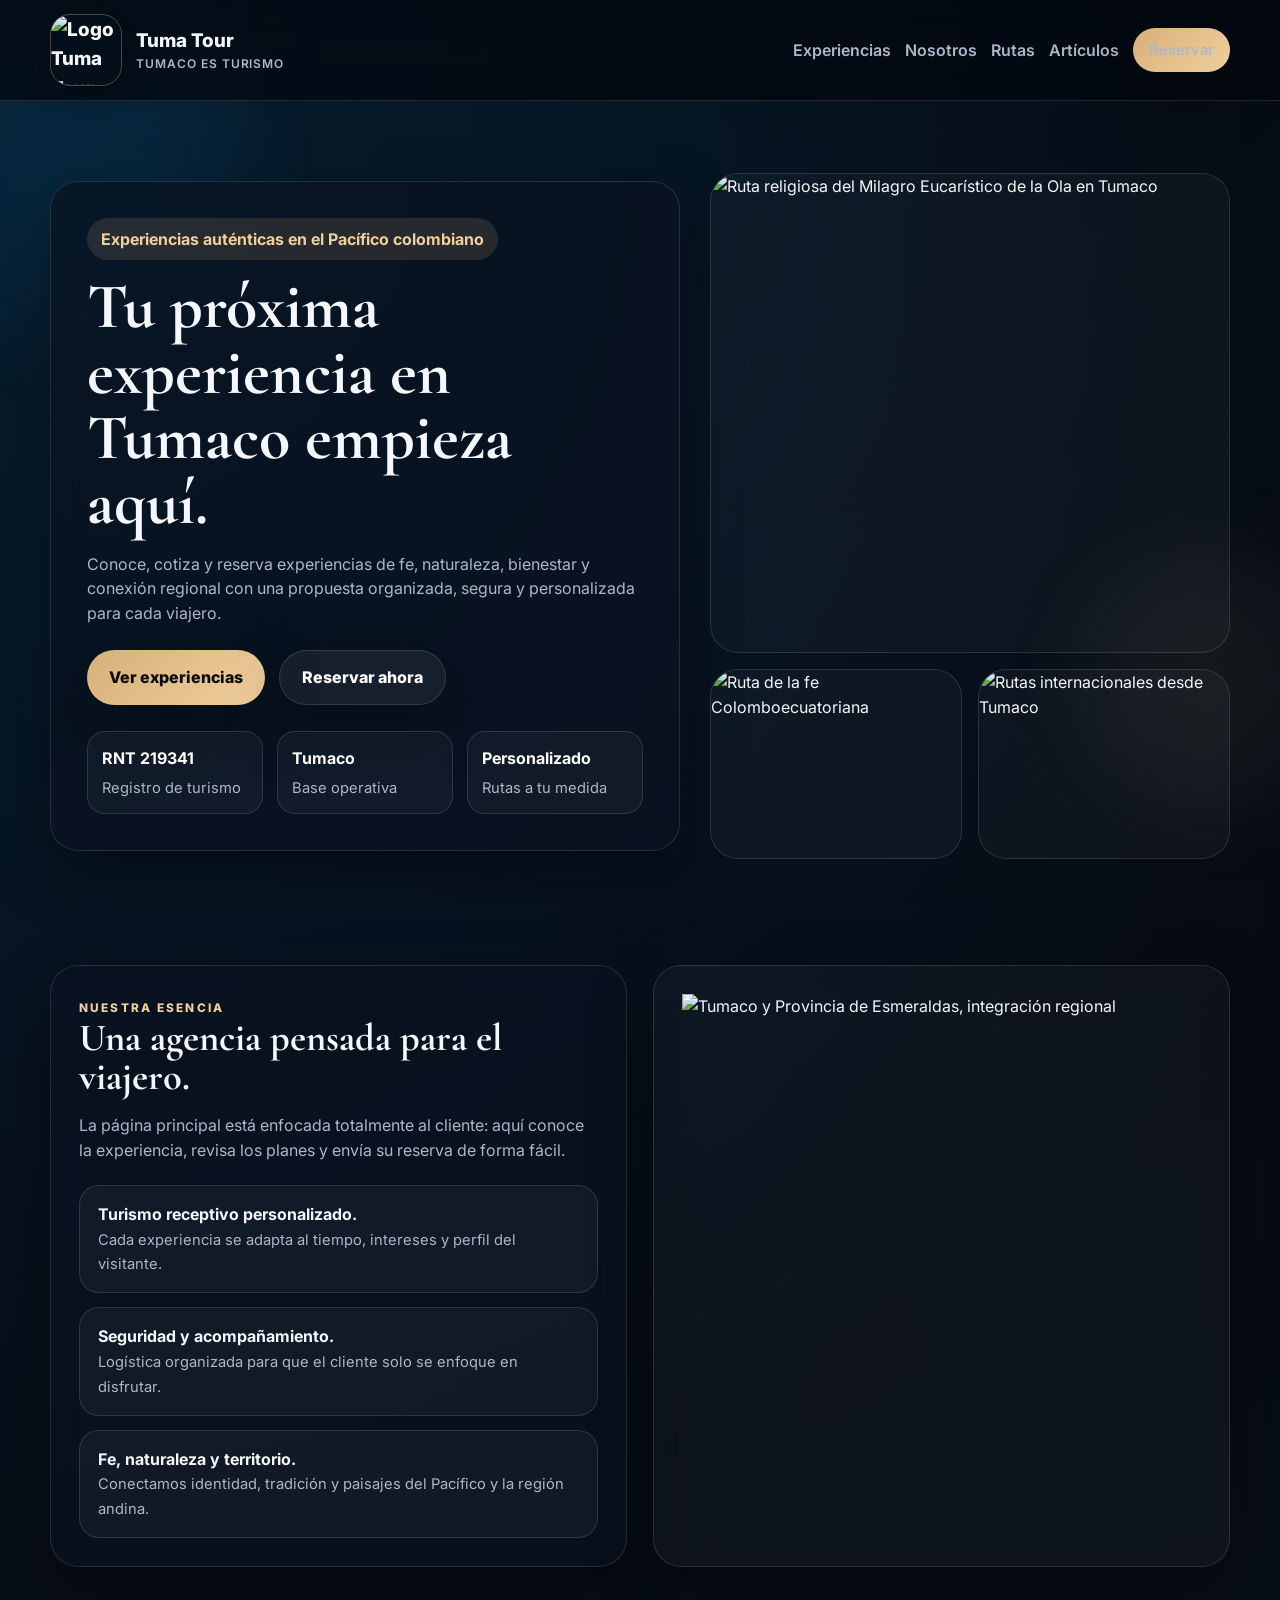
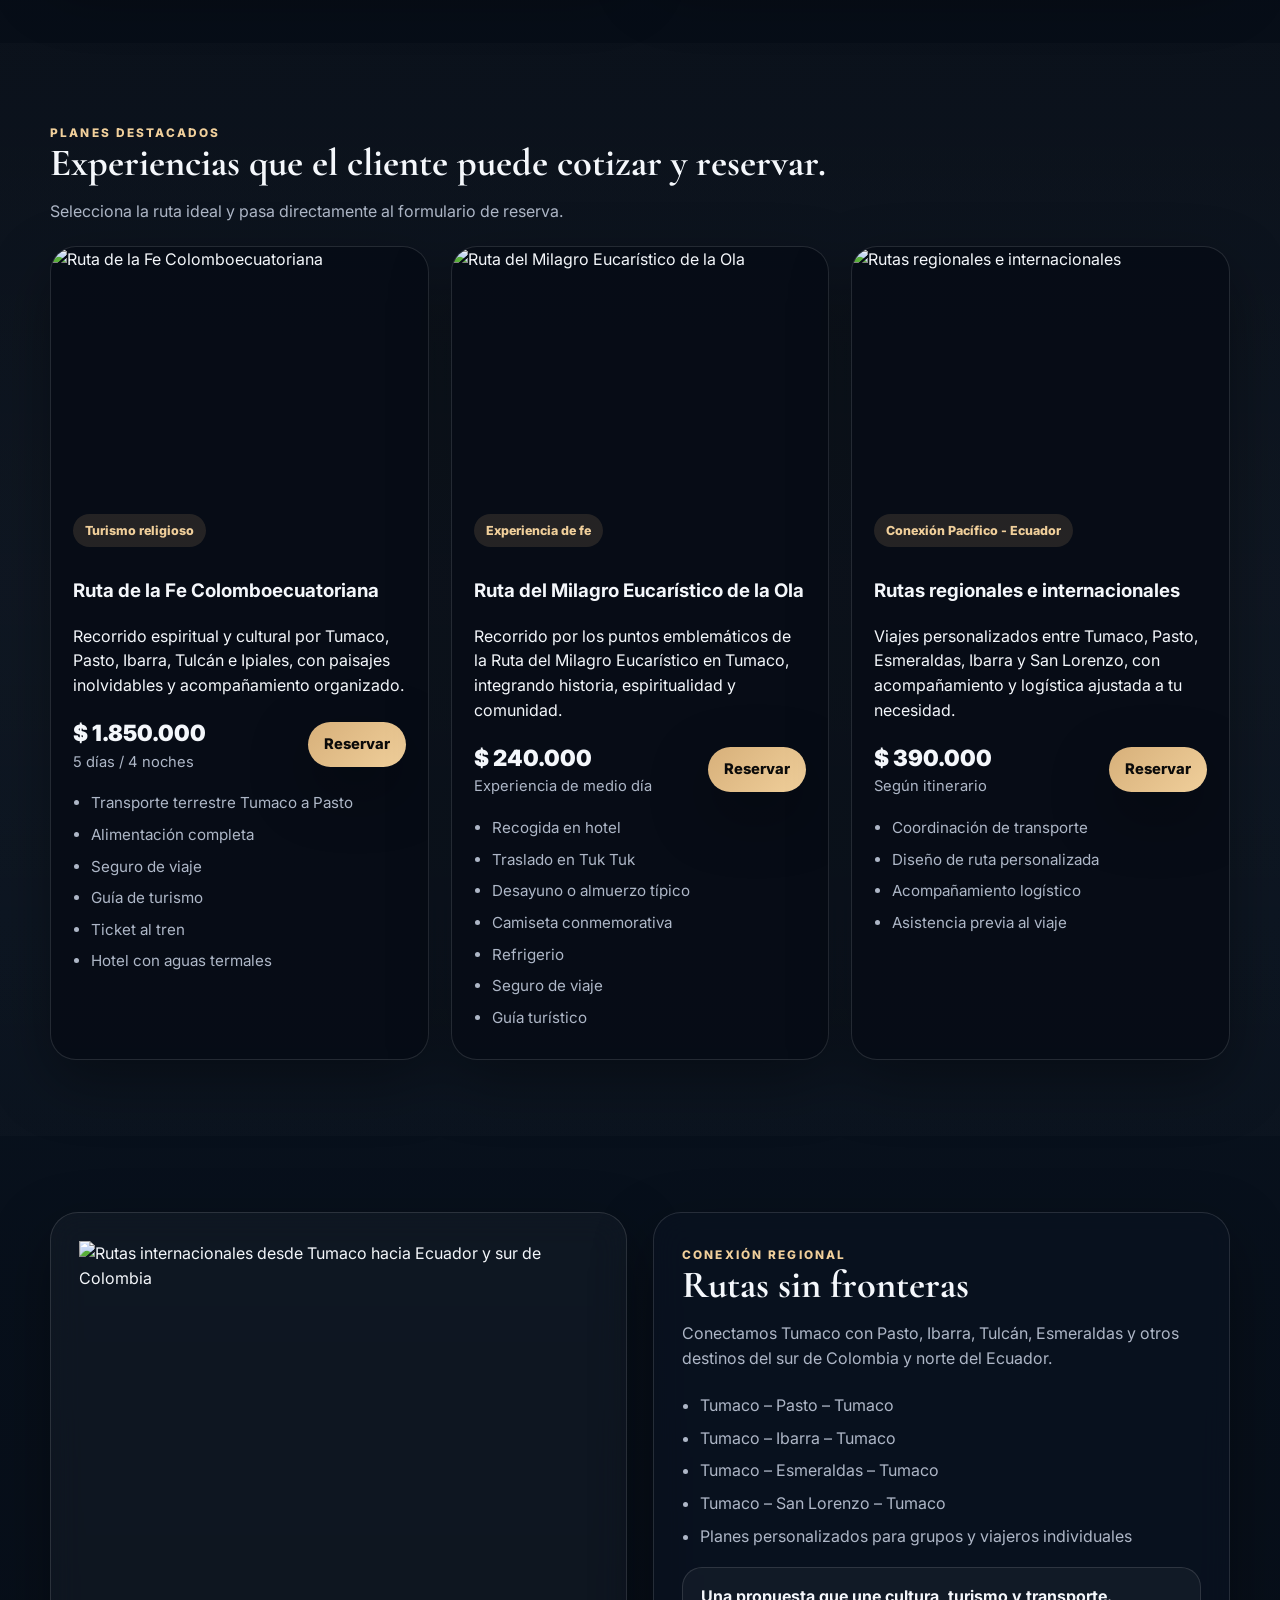
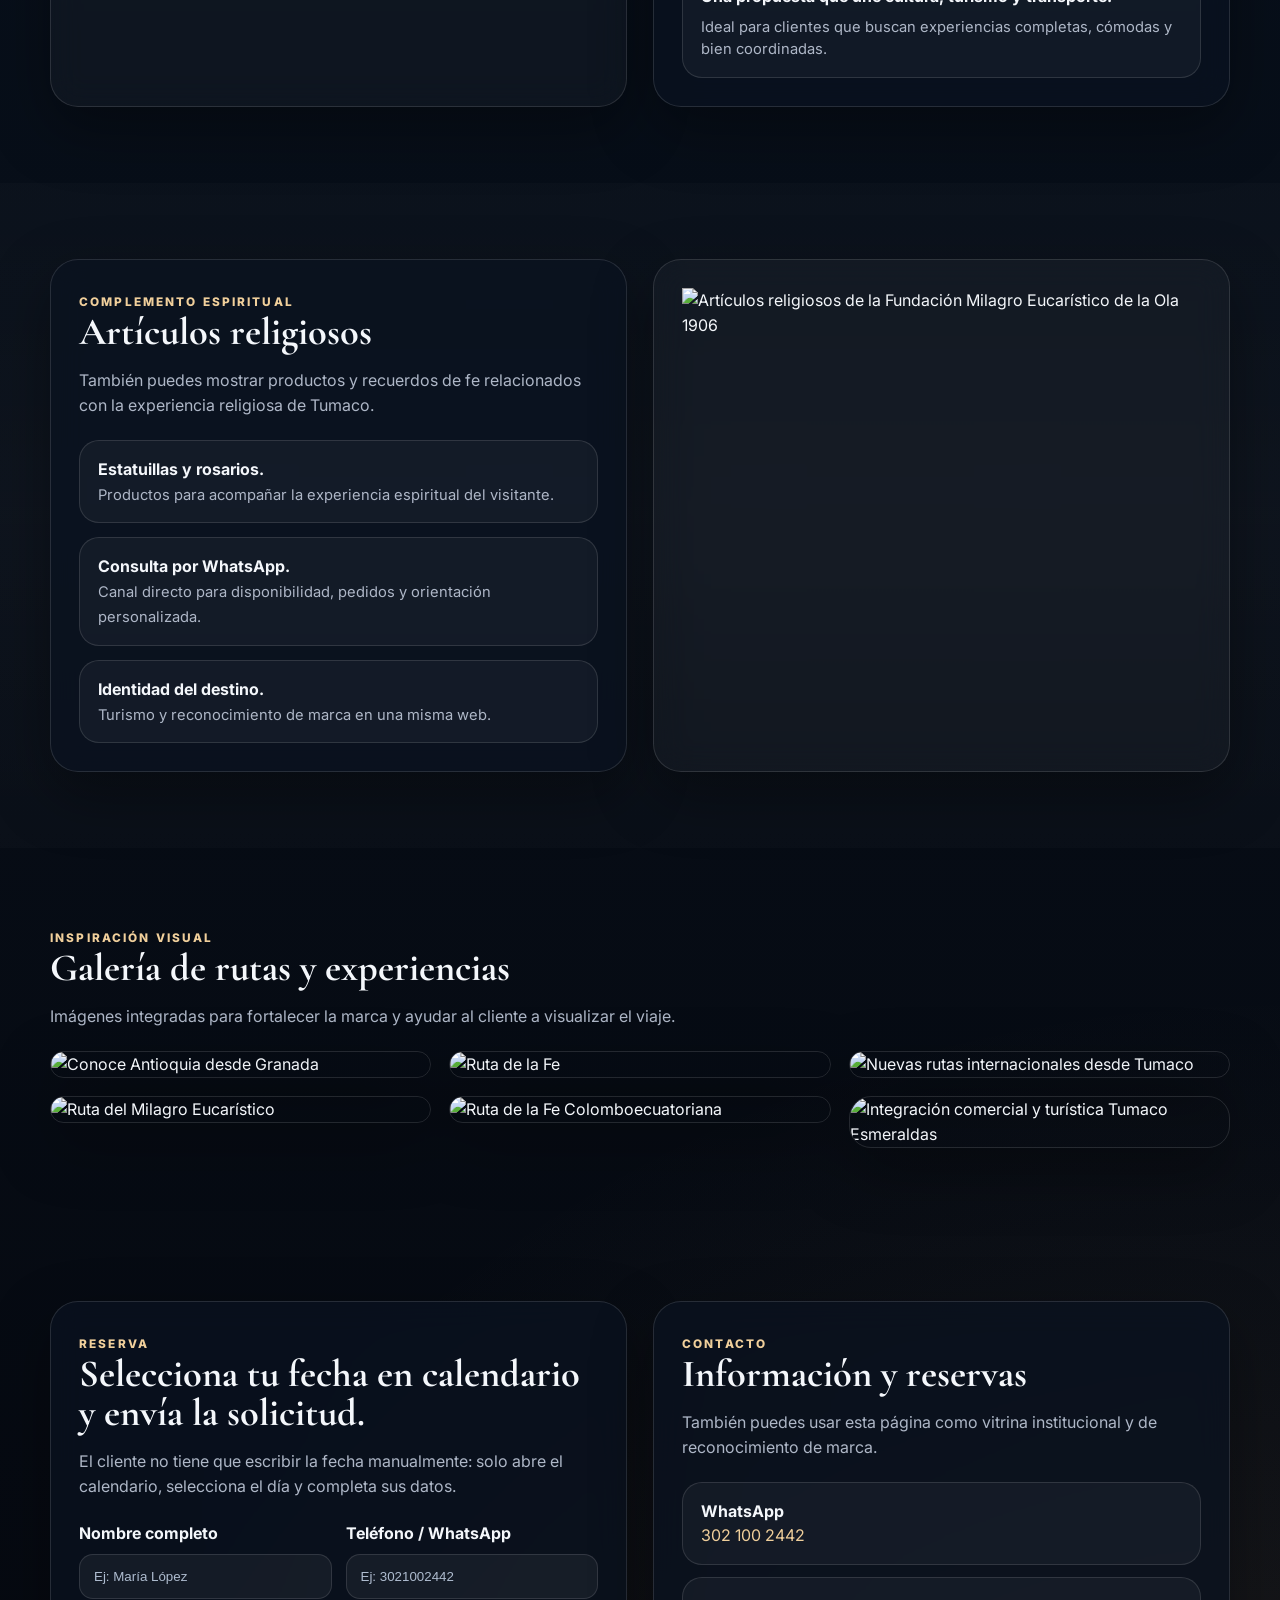
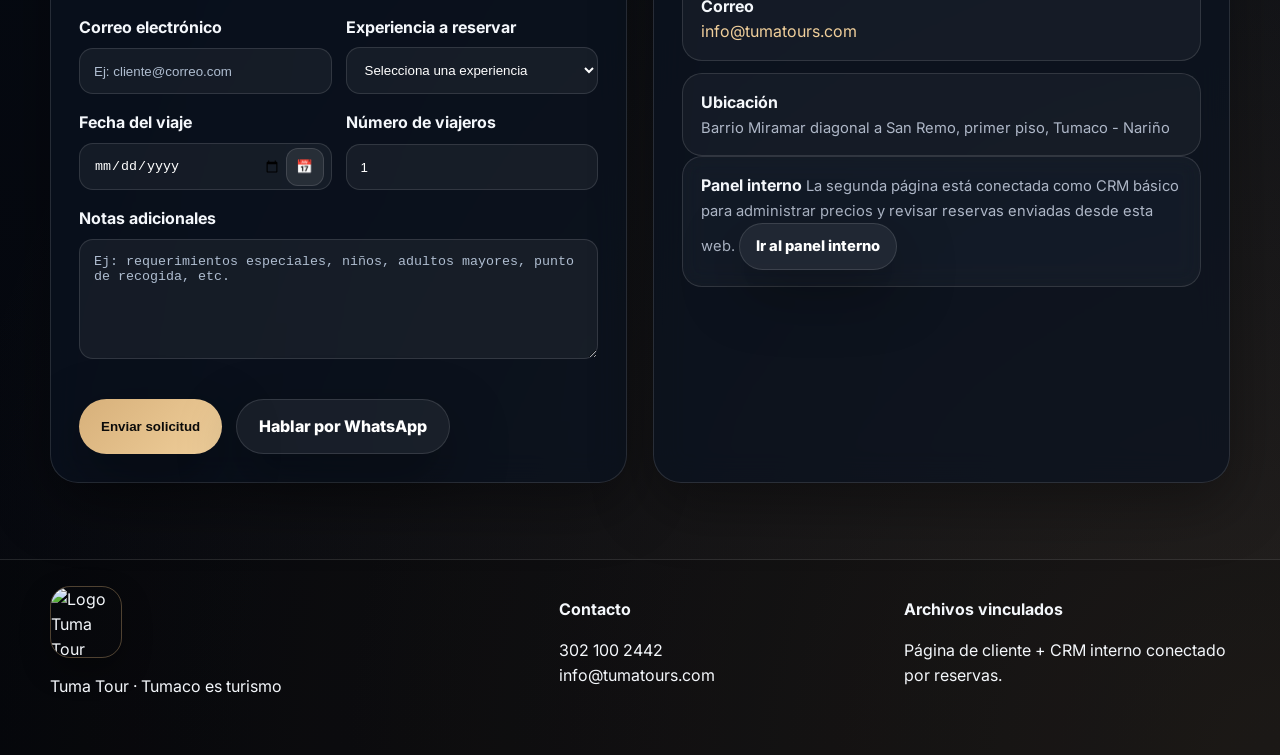
==== index.html @ b13ce267 "Add files via upload" ====
<!DOCTYPE html>
<html lang="es">
<head>
  <meta charset="UTF-8" />
  <meta name="viewport" content="width=device-width, initial-scale=1.0" />
  <title>Tuma Tour | Reserva experiencias auténticas</title>
  <meta name="description" content="Reserva experiencias auténticas con Tuma Tour en Tumaco, Nariño. Turismo religioso, naturaleza, bienestar y rutas hacia Ecuador." />
  <link rel="preconnect" href="https://fonts.googleapis.com">
  <link rel="preconnect" href="https://fonts.gstatic.com" crossorigin>
  <link href="https://fonts.googleapis.com/css2?family=Inter:wght@400;500;600;700;800;900&family=Cormorant+Garamond:wght@500;600;700&display=swap" rel="stylesheet">
  <link rel="stylesheet" href="styles.css" />
</head>
<body data-page="storefront">
  <div class="bg-orb orb-1"></div>
  <div class="bg-orb orb-2"></div>

  <header class="topbar">
    <div class="container inner">
      <a class="brand" href="#inicio" aria-label="Ir al inicio de Tuma Tour">
        <img src="assets/logo.jpg" alt="Logo Tuma Tour" class="brand-logo" />
        <div>
          Tuma Tour
          <small>Tumaco es turismo</small>
        </div>
      </a>
      <nav class="nav-links">
        <a href="#experiencias">Experiencias</a>
        <a href="#nosotros">Nosotros</a>
        <a href="#rutas">Rutas</a>
        <a href="#articulos">Artículos</a>
        <a href="#reservar" class="btn btn-primary btn-sm">Reservar</a>
      </nav>
    </div>
  </header>

  <main>
    <section class="hero hero-store" id="inicio">
      <div class="container hero-grid">
        <div class="hero-card reveal rise">
          <span class="badge">Experiencias auténticas en el Pacífico colombiano</span>
          <h1>Tu próxima experiencia en Tumaco empieza aquí.</h1>
          <p>
            Conoce, cotiza y reserva experiencias de fe, naturaleza, bienestar y conexión regional con una propuesta organizada, segura y personalizada para cada viajero.
          </p>
          <div class="hero-actions">
            <a href="#experiencias" class="btn btn-primary">Ver experiencias</a>
            <a href="#reservar" class="btn btn-secondary">Reservar ahora</a>
          </div>
          <div class="hero-stats">
            <div class="stat"><strong>RNT 219341</strong><span class="small">Registro de turismo</span></div>
            <div class="stat"><strong>Tumaco</strong><span class="small">Base operativa</span></div>
            <div class="stat"><strong>Personalizado</strong><span class="small">Rutas a tu medida</span></div>
          </div>
        </div>

        <div class="visual-stack reveal zoom">
          <div class="visual-main tall float-card"><img src="assets/milagro.jpg" alt="Ruta religiosa del Milagro Eucarístico de la Ola en Tumaco"></div>
          <div class="visual-row">
            <div class="visual-mini float-card delay-1"><img src="assets/ruta-fe-2.jpg" alt="Ruta de la fe Colomboecuatoriana"></div>
            <div class="visual-mini float-card delay-2"><img src="assets/internacionales.jpg" alt="Rutas internacionales desde Tumaco"></div>
          </div>
        </div>
      </div>
    </section>

    <section id="nosotros" class="section-gap">
      <div class="container split">
        <div class="panel reveal rise">
          <div class="section-head">
            <div>
              <span class="eyebrow">Nuestra esencia</span>
              <h2>Una agencia pensada para el viajero.</h2>
              <p>La página principal está enfocada totalmente al cliente: aquí conoce la experiencia, revisa los planes y envía su reserva de forma fácil.</p>
            </div>
          </div>
          <div class="info-list">
            <div class="info-item"><strong>Turismo receptivo personalizado.</strong><br><span class="small">Cada experiencia se adapta al tiempo, intereses y perfil del visitante.</span></div>
            <div class="info-item"><strong>Seguridad y acompañamiento.</strong><br><span class="small">Logística organizada para que el cliente solo se enfoque en disfrutar.</span></div>
            <div class="info-item"><strong>Fe, naturaleza y territorio.</strong><br><span class="small">Conectamos identidad, tradición y paisajes del Pacífico y la región andina.</span></div>
          </div>
        </div>

        <div class="panel panel-photo reveal slide-right">
          <img src="assets/internacionales-info.jpg" alt="Tumaco y Provincia de Esmeraldas, integración regional" />
        </div>
      </div>
    </section>

    <section id="experiencias" class="section-gap dark-band">
      <div class="container">
        <div class="section-head reveal rise">
          <div>
            <span class="eyebrow">Planes destacados</span>
            <h2>Experiencias que el cliente puede cotizar y reservar.</h2>
            <p>Selecciona la ruta ideal y pasa directamente al formulario de reserva.</p>
          </div>
        </div>
        <div class="grid-3" id="packages-grid"></div>
      </div>
    </section>

    <section id="rutas" class="section-gap">
      <div class="container split split-reverse">
        <div class="panel panel-photo reveal slide-left">
          <img src="assets/internacionales.jpg" alt="Rutas internacionales desde Tumaco hacia Ecuador y sur de Colombia" />
        </div>
        <div class="panel reveal rise">
          <div class="section-head">
            <div>
              <span class="eyebrow">Conexión regional</span>
              <h2>Rutas sin fronteras</h2>
              <p>Conectamos Tumaco con Pasto, Ibarra, Tulcán, Esmeraldas y otros destinos del sur de Colombia y norte del Ecuador.</p>
            </div>
          </div>
          <ul class="list clean-list">
            <li>Tumaco – Pasto – Tumaco</li>
            <li>Tumaco – Ibarra – Tumaco</li>
            <li>Tumaco – Esmeraldas – Tumaco</li>
            <li>Tumaco – San Lorenzo – Tumaco</li>
            <li>Planes personalizados para grupos y viajeros individuales</li>
          </ul>
          <div class="callout shimmer">
            <strong>Una propuesta que une cultura, turismo y transporte.</strong>
            <span class="small">Ideal para clientes que buscan experiencias completas, cómodas y bien coordinadas.</span>
          </div>
        </div>
      </div>
    </section>

    <section id="articulos" class="section-gap dark-band">
      <div class="container split">
        <div class="panel reveal rise">
          <div class="section-head">
            <div>
              <span class="eyebrow">Complemento espiritual</span>
              <h2>Artículos religiosos</h2>
              <p>También puedes mostrar productos y recuerdos de fe relacionados con la experiencia religiosa de Tumaco.</p>
            </div>
          </div>
          <div class="info-list">
            <div class="info-item"><strong>Estatuillas y rosarios.</strong><br><span class="small">Productos para acompañar la experiencia espiritual del visitante.</span></div>
            <div class="info-item"><strong>Consulta por WhatsApp.</strong><br><span class="small">Canal directo para disponibilidad, pedidos y orientación personalizada.</span></div>
            <div class="info-item"><strong>Identidad del destino.</strong><br><span class="small">Turismo y reconocimiento de marca en una misma web.</span></div>
          </div>
        </div>
        <div class="panel panel-photo reveal zoom">
          <img src="assets/articulos.jpg" alt="Artículos religiosos de la Fundación Milagro Eucarístico de la Ola 1906" />
        </div>
      </div>
    </section>

    <section class="gallery-section section-gap">
      <div class="container">
        <div class="section-head reveal rise">
          <div>
            <span class="eyebrow">Inspiración visual</span>
            <h2>Galería de rutas y experiencias</h2>
            <p>Imágenes integradas para fortalecer la marca y ayudar al cliente a visualizar el viaje.</p>
          </div>
        </div>
        <div class="gallery masonry">
          <img class="reveal zoom" src="assets/antioquia.jpg" alt="Conoce Antioquia desde Granada" />
          <img class="reveal zoom delay-1" src="assets/milagro.jpg" alt="Ruta del Milagro Eucarístico" />
          <img class="reveal zoom delay-2" src="assets/ruta-fe-1.jpg" alt="Ruta de la Fe" />
          <img class="reveal zoom" src="assets/ruta-fe-2.jpg" alt="Ruta de la Fe Colomboecuatoriana" />
          <img class="reveal zoom delay-1" src="assets/internacionales.jpg" alt="Nuevas rutas internacionales desde Tumaco" />
          <img class="reveal zoom delay-2" src="assets/internacionales-info.jpg" alt="Integración comercial y turística Tumaco Esmeraldas" />
        </div>
      </div>
    </section>

    <section id="reservar" class="section-gap">
      <div class="container split">
        <div class="panel reveal rise">
          <div class="section-head">
            <div>
              <span class="eyebrow">Reserva</span>
              <h2>Selecciona tu fecha en calendario y envía la solicitud.</h2>
              <p>El cliente no tiene que escribir la fecha manualmente: solo abre el calendario, selecciona el día y completa sus datos.</p>
            </div>
          </div>
          <div id="reservation-notice" class="notice"></div>
          <form id="reservation-form">
            <div class="form-grid">
              <label>Nombre completo
                <input type="text" name="customerName" placeholder="Ej: María López" required />
              </label>
              <label>Teléfono / WhatsApp
                <input type="tel" name="phone" placeholder="Ej: 3021002442" required />
              </label>
            </div>
            <div class="form-grid">
              <label>Correo electrónico
                <input type="email" name="email" placeholder="Ej: cliente@correo.com" />
              </label>
              <label>Experiencia a reservar
                <select id="package-select" name="packageId" required></select>
              </label>
            </div>
            <div class="form-grid">
              <label>Fecha del viaje
                <div class="date-wrap">
                  <input type="date" id="travelDate" name="travelDate" required />
                  <button type="button" class="date-btn" id="calendarButton" aria-label="Abrir calendario">📅</button>
                </div>
              </label>
              <label>Número de viajeros
                <input type="number" name="travelers" min="1" value="1" required />
              </label>
            </div>
            <label>Notas adicionales
              <textarea name="notes" placeholder="Ej: requerimientos especiales, niños, adultos mayores, punto de recogida, etc."></textarea>
            </label>
            <div class="hero-actions">
              <button class="btn btn-primary pulse" type="submit">Enviar solicitud</button>
              <a class="btn btn-secondary" href="https://wa.me/573021002442" target="_blank" rel="noreferrer">Hablar por WhatsApp</a>
            </div>
          </form>
        </div>

        <aside class="panel contact-card reveal slide-right">
          <div class="section-head">
            <div>
              <span class="eyebrow">Contacto</span>
              <h2>Información y reservas</h2>
              <p>También puedes usar esta página como vitrina institucional y de reconocimiento de marca.</p>
            </div>
          </div>
          <div class="contact-items">
            <div class="info-item"><strong>WhatsApp</strong><br><a class="link" href="https://wa.me/573021002442" target="_blank" rel="noreferrer">302 100 2442</a></div>
            <div class="info-item"><strong>Correo</strong><br><a class="link" href="mailto:info@tumatours.com">info@tumatours.com</a></div>
            <div class="info-item"><strong>Ubicación</strong><br><span class="small">Barrio Miramar diagonal a San Remo, primer piso, Tumaco - Nariño</span></div>
          </div>
          <div class="mini-note glass">
            <strong>Panel interno</strong>
            <span class="small">La segunda página está conectada como CRM básico para administrar precios y revisar reservas enviadas desde esta web.</span>
            <a class="btn btn-secondary btn-sm" href="crm.html">Ir al panel interno</a>
          </div>
        </aside>
      </div>
    </section>
  </main>

  <footer class="footer">
    <div class="container footer-grid">
      <div>
        <img src="assets/logo.jpg" alt="Logo Tuma Tour" class="footer-logo" />
        <p>Tuma Tour · Tumaco es turismo</p>
      </div>
      <div>
        <strong>Contacto</strong>
        <p>302 100 2442<br>info@tumatours.com</p>
      </div>
      <div>
        <strong>Archivos vinculados</strong>
        <p>Página de cliente + CRM interno conectado por reservas.</p>
      </div>
    </div>
  </footer>

  <script src="app.js"></script>
</body>
</html>
---- styles.css ----
:root {
  --bg: #05070d;
  --bg-2: #0a1220;
  --panel: rgba(10, 18, 32, 0.72);
  --panel-strong: rgba(7, 12, 22, 0.92);
  --text: #f4f7fb;
  --muted: #aeb7c7;
  --gold: #d7b07a;
  --gold-2: #f0cf9b;
  --line: rgba(255,255,255,.12);
  --success: #8ef1b1;
  --danger: #ff9e9e;
  --shadow: 0 22px 60px rgba(0,0,0,.35);
  --radius: 28px;
}
* { box-sizing: border-box; }
html { scroll-behavior: smooth; }
body {
  margin: 0;
  color: var(--text);
  background:
    radial-gradient(circle at top left, rgba(12,102,157,.25), transparent 28%),
    radial-gradient(circle at bottom right, rgba(215,176,122,.15), transparent 24%),
    linear-gradient(180deg, #05070d 0%, #08111d 45%, #05070d 100%);
  font-family: 'Inter', sans-serif;
  line-height: 1.55;
  overflow-x: hidden;
}
a { color: inherit; text-decoration: none; }
img { max-width: 100%; display: block; }
.container { width: min(1180px, calc(100% - 32px)); margin: 0 auto; }
.section-gap { padding: 76px 0; }
.section-gap-small { padding-top: 28px; }
.small { color: var(--muted); font-size: .92rem; }
.eyebrow { color: var(--gold-2); text-transform: uppercase; letter-spacing: .18em; font-size: .74rem; font-weight: 800; }

.bg-orb {
  position: fixed; border-radius: 50%; filter: blur(50px); opacity: .28; pointer-events: none; z-index: 0;
  animation: orbMove 18s ease-in-out infinite alternate;
}
.orb-1 { width: 300px; height: 300px; background: rgba(20, 129, 203, .35); top: 4%; left: -60px; }
.orb-2 { width: 260px; height: 260px; background: rgba(215, 176, 122, .25); right: -60px; bottom: 10%; animation-duration: 22s; }
@keyframes orbMove { from { transform: translateY(0px) translateX(0px); } to { transform: translateY(40px) translateX(30px); } }

.topbar {
  position: sticky; top: 0; z-index: 30; backdrop-filter: blur(14px);
  background: rgba(4, 8, 15, .7); border-bottom: 1px solid var(--line);
}
.topbar .inner { display: flex; justify-content: space-between; align-items: center; gap: 18px; padding: 14px 0; }
.brand { display: flex; align-items: center; gap: 14px; font-weight: 800; font-size: 1.18rem; }
.brand small { display: block; font-size: .75rem; color: var(--muted); font-weight: 600; letter-spacing: .08em; text-transform: uppercase; }
.brand-logo, .footer-logo {
  width: 72px; height: 72px; object-fit: cover; border-radius: 20px;
  border: 1px solid rgba(215,176,122,.35); box-shadow: 0 12px 30px rgba(0,0,0,.3);
}
.nav-links { display: flex; align-items: center; gap: 14px; flex-wrap: wrap; }
.nav-links a { color: var(--muted); font-weight: 600; }
.nav-links a:hover { color: white; }

.btn {
  border: 0; cursor: pointer; border-radius: 999px; font-weight: 800; display: inline-flex; align-items: center; justify-content: center;
  padding: 14px 22px; transition: transform .25s ease, box-shadow .25s ease, opacity .25s ease; box-shadow: var(--shadow);
}
.btn:hover { transform: translateY(-2px); }
.btn-sm { padding: 11px 16px; font-size: .92rem; }
.btn-primary { background: linear-gradient(135deg, var(--gold), var(--gold-2)); color: #0c0b0a; }
.btn-secondary { background: rgba(255,255,255,.06); color: white; border: 1px solid var(--line); }
.btn-danger { background: rgba(255, 84, 84, .18); color: white; border: 1px solid rgba(255, 120, 120, .3); }
.pulse { animation: pulse 2.2s infinite; }
@keyframes pulse { 0%,100% { box-shadow: 0 0 0 0 rgba(215,176,122,.32), var(--shadow); } 70% { box-shadow: 0 0 0 18px rgba(215,176,122,0), var(--shadow); } }

.hero-store { position: relative; padding: 72px 0 30px; z-index: 1; }
.hero-grid { display: grid; grid-template-columns: 1.15fr .95fr; gap: 30px; align-items: center; }
.hero-card, .panel {
  background: var(--panel); border: 1px solid var(--line); border-radius: var(--radius); box-shadow: var(--shadow);
  backdrop-filter: blur(16px); position: relative; z-index: 1;
}
.hero-card { padding: 36px; }
.badge { display: inline-flex; padding: 9px 14px; border-radius: 999px; background: rgba(215,176,122,.14); color: var(--gold-2); font-weight: 700; margin-bottom: 14px; }
.hero-card h1, h1, h2 { font-family: 'Cormorant Garamond', serif; line-height: 1.02; margin: 0 0 16px; }
.hero-card h1, h1 { font-size: clamp(3rem, 5vw, 4.7rem); }
h2 { font-size: clamp(2rem, 3vw, 3rem); }
.hero-card p, .section-head p, .panel p { color: var(--muted); margin: 0; }
.hero-actions { display: flex; gap: 14px; flex-wrap: wrap; margin-top: 24px; }
.hero-stats { display: grid; grid-template-columns: repeat(3, 1fr); gap: 14px; margin-top: 26px; }
.stat {
  background: rgba(255,255,255,.04); border: 1px solid var(--line); padding: 14px; border-radius: 18px;
}
.stat strong { display: block; color: white; margin-bottom: 4px; }

.visual-stack { display: grid; gap: 16px; }
.visual-main, .visual-mini, .panel-photo {
  overflow: hidden; border-radius: 28px; border: 1px solid var(--line); background: rgba(255,255,255,.03);
}
.visual-main img, .visual-mini img, .panel-photo img, .gallery img, .package-image img { width: 100%; height: 100%; object-fit: cover; }
.visual-main.tall { min-height: 480px; }
.visual-row { display: grid; grid-template-columns: 1fr 1fr; gap: 16px; }
.visual-mini { min-height: 190px; }
.float-card { animation: floatY 6s ease-in-out infinite; }
.delay-1 { animation-delay: .35s !important; }
.delay-2 { animation-delay: .7s !important; }
@keyframes floatY { 0%,100% { transform: translateY(0); } 50% { transform: translateY(-10px); } }

.split { display: grid; grid-template-columns: 1fr 1fr; gap: 26px; align-items: stretch; }
.split-reverse { grid-template-columns: 1fr 1fr; }
.panel { padding: 28px; }
.panel-photo { min-height: 100%; }
.section-head { display: flex; gap: 18px; align-items: start; justify-content: space-between; margin-bottom: 22px; }
.space-between { justify-content: space-between; }
.info-list { display: grid; gap: 14px; }
.info-item, .callout, .mini-note {
  padding: 16px 18px; border-radius: 20px; background: rgba(255,255,255,.04); border: 1px solid var(--line);
}
.callout { margin-top: 18px; display: grid; gap: 7px; }
.glass { backdrop-filter: blur(10px); }
.shimmer { position: relative; overflow: hidden; }
.shimmer::after {
  content: ''; position: absolute; inset: 0; background: linear-gradient(120deg, transparent 0%, rgba(255,255,255,.07) 50%, transparent 100%);
  transform: translateX(-100%); animation: shimmer 4s infinite;
}
@keyframes shimmer { to { transform: translateX(100%); } }

.dark-band { background: linear-gradient(180deg, rgba(255,255,255,.015), rgba(255,255,255,.03), rgba(255,255,255,.015)); }
.grid-3 { display: grid; grid-template-columns: repeat(3, 1fr); gap: 22px; }
.card {
  background: var(--panel-strong); border: 1px solid var(--line); border-radius: 26px; overflow: hidden; box-shadow: var(--shadow);
  transition: transform .28s ease, border-color .28s ease;
}
.card:hover { transform: translateY(-6px); border-color: rgba(215,176,122,.35); }
.package-card { display: flex; flex-direction: column; }
.package-image { height: 245px; overflow: hidden; }
.package-image img { transition: transform .45s ease; }
.package-card:hover .package-image img { transform: scale(1.05); }
.card-body { padding: 22px; }
.pill { display: inline-flex; padding: 7px 12px; border-radius: 999px; background: rgba(215,176,122,.14); color: var(--gold-2); font-size: .78rem; font-weight: 800; margin-bottom: 10px; }
.package-meta { display: flex; justify-content: space-between; gap: 12px; align-items: center; margin: 18px 0; }
.price { font-size: 1.4rem; font-weight: 900; }
.list { margin: 0; padding-left: 18px; }
.list li { margin-bottom: 8px; color: var(--muted); }
.clean-list { padding-left: 18px; }
.compact li { font-size: .95rem; }

.gallery.masonry { columns: 3 240px; column-gap: 18px; }
.gallery img {
  width: 100%; border-radius: 22px; margin-bottom: 18px; border: 1px solid var(--line); box-shadow: var(--shadow);
  break-inside: avoid; transition: transform .28s ease, filter .28s ease;
}
.gallery img:hover { transform: translateY(-4px) scale(1.01); filter: brightness(1.04); }

form { display: grid; gap: 16px; }
.form-grid { display: grid; grid-template-columns: 1fr 1fr; gap: 14px; }
label { display: grid; gap: 8px; font-weight: 700; }
input, select, textarea {
  width: 100%; background: rgba(255,255,255,.05); border: 1px solid var(--line); color: white; padding: 14px 14px; border-radius: 14px; outline: none;
}
input::placeholder, textarea::placeholder { color: #afbdd0; }
textarea { min-height: 120px; resize: vertical; }
input:focus, select:focus, textarea:focus { border-color: rgba(215,176,122,.45); box-shadow: 0 0 0 4px rgba(215,176,122,.08); }
.date-wrap { position: relative; }
.date-wrap input { padding-right: 50px; }
.date-btn {
  position: absolute; right: 8px; top: 50%; transform: translateY(-50%); width: 38px; height: 38px; border-radius: 12px;
  border: 1px solid var(--line); background: rgba(255,255,255,.08); color: white; cursor: pointer;
}
.notice { display: none; margin-bottom: 16px; padding: 14px 16px; border-radius: 14px; font-weight: 700; }
.notice.show { display: block; }
.notice-success { background: rgba(40,199,111,.15); border: 1px solid rgba(40,199,111,.35); color: #b8ffd7; }
.notice-error { background: rgba(226,85,85,.15); border: 1px solid rgba(226,85,85,.35); color: #ffd1d1; }
.link { color: var(--gold-2); }
.contact-items { display: grid; gap: 12px; }

.kpis { display: grid; grid-template-columns: repeat(4, 1fr); gap: 18px; }
.kpi-card strong { display: block; font-size: 1.6rem; margin-top: 8px; }
.inline-actions { display: flex; gap: 12px; align-items: center; flex-wrap: wrap; }
.table-wrap { overflow: auto; border-radius: 22px; border: 1px solid var(--line); }
table { width: 100%; border-collapse: collapse; background: rgba(255,255,255,.03); }
th, td { padding: 14px 16px; border-bottom: 1px solid var(--line); text-align: left; vertical-align: top; }
th { background: rgba(255,255,255,.05); color: var(--gold-2); position: sticky; top: 0; }
.empty-cell { text-align: center; color: var(--muted); }
.footer { border-top: 1px solid var(--line); padding: 26px 0 40px; background: rgba(0,0,0,.24); }
.footer-grid { display: grid; grid-template-columns: 1.2fr .8fr .8fr; gap: 20px; align-items: center; }

.reveal { opacity: 0; transform: translateY(28px); transition: opacity .8s ease, transform .8s ease; }
.reveal.is-visible { opacity: 1; transform: translateY(0); }
.rise { transform: translateY(30px); }
.slide-right { transform: translateX(36px); }
.slide-left { transform: translateX(-36px); }
.zoom { transform: scale(.94); }
.zoom.is-visible { transform: scale(1); }
.slide-right.is-visible, .slide-left.is-visible, .rise.is-visible { transform: translate(0,0); }

@media (max-width: 980px) {
  .hero-grid, .split, .grid-3, .kpis, .footer-grid { grid-template-columns: 1fr; }
  .hero-stats, .form-grid { grid-template-columns: 1fr; }
  .nav-links { display: none; }
  .visual-main.tall { min-height: 360px; }
}
@media (max-width: 640px) {
  .hero-card { padding: 24px; }
  .panel { padding: 20px; }
  .brand-logo, .footer-logo { width: 58px; height: 58px; }
  .container { width: min(100% - 24px, 1180px); }
}
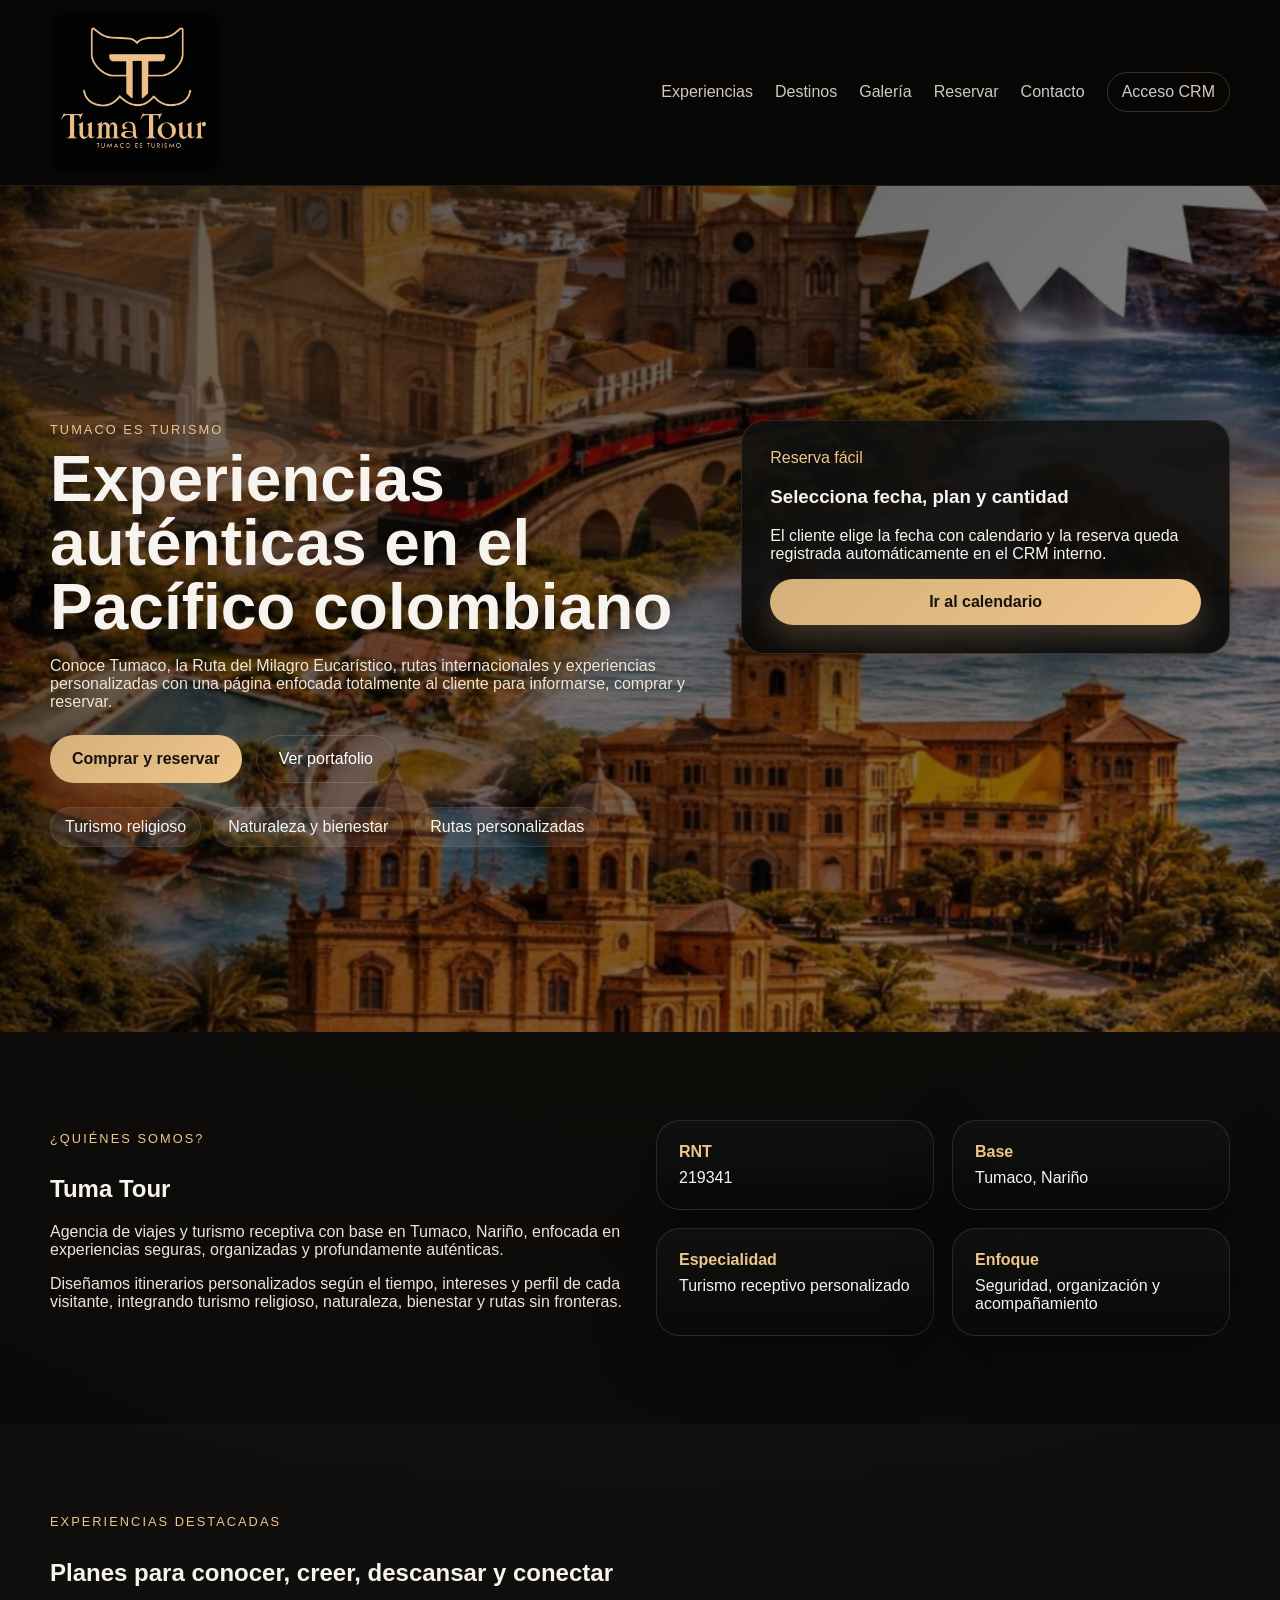
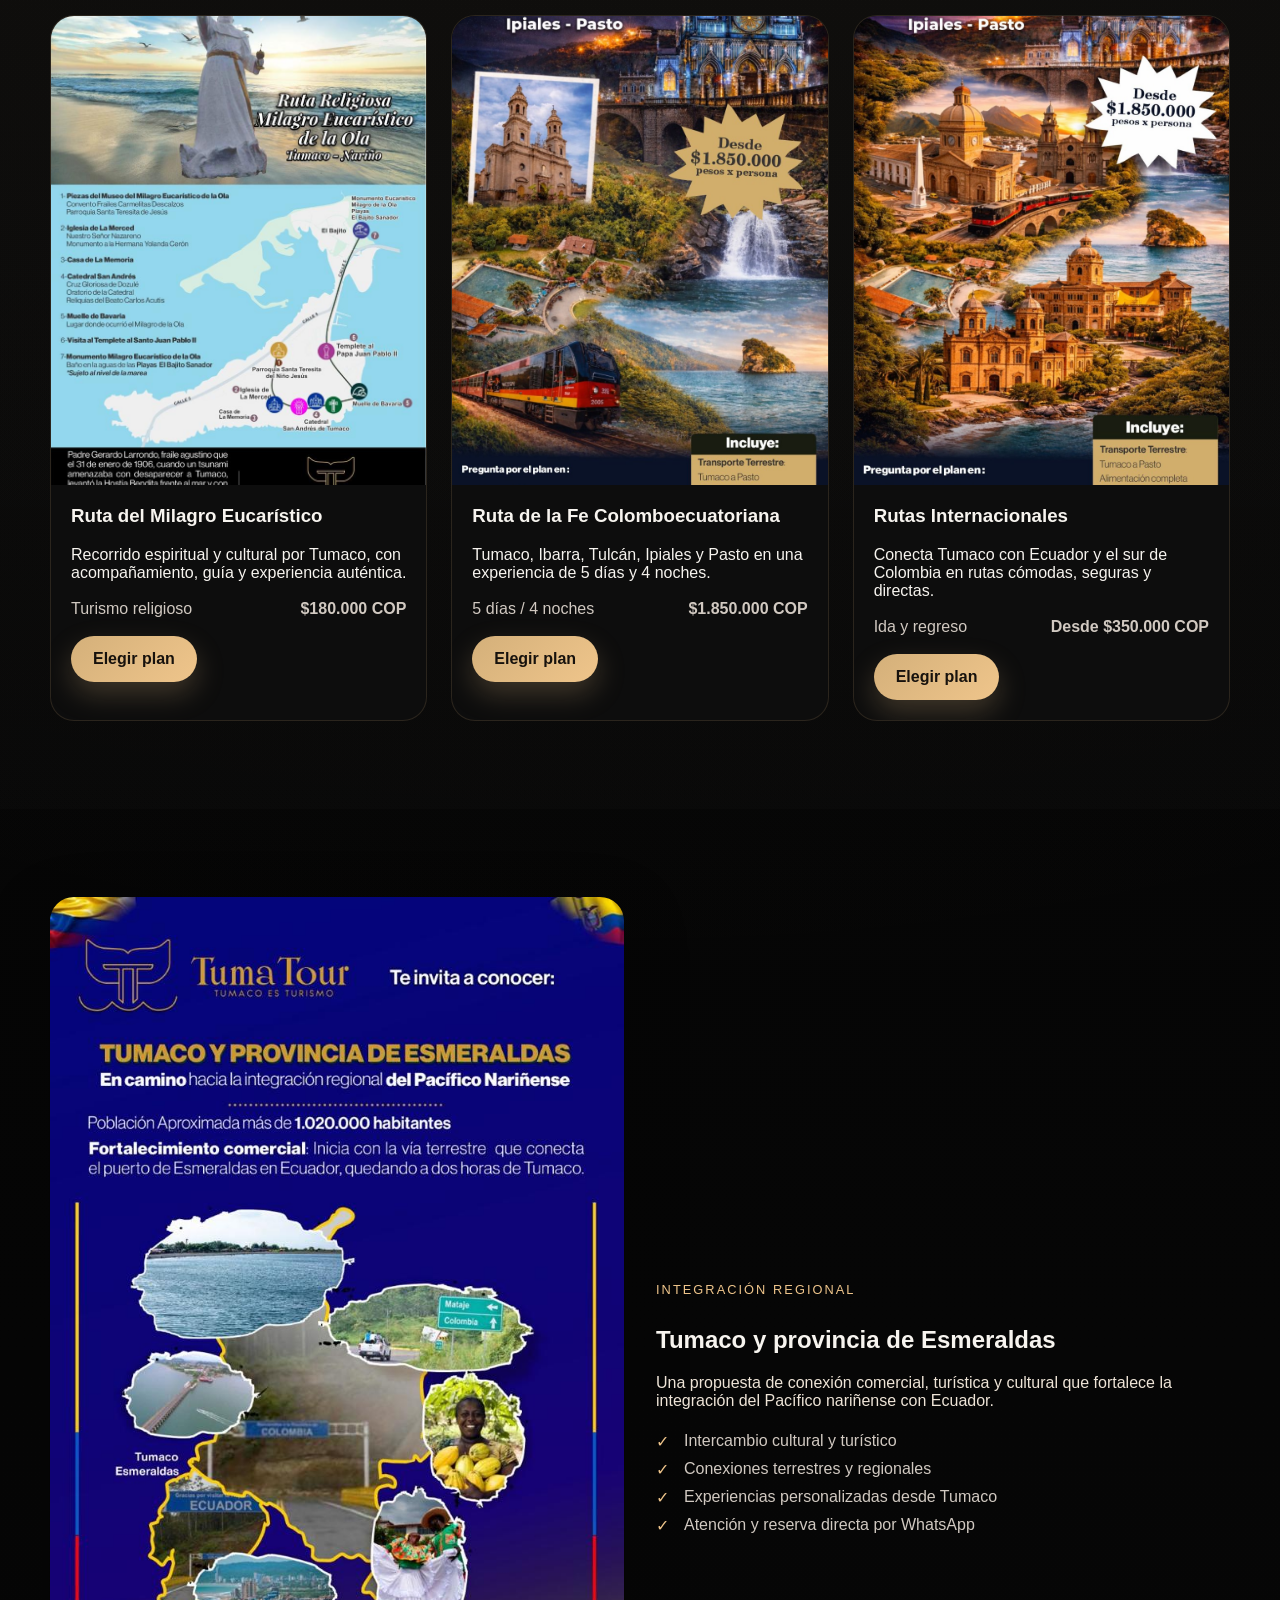
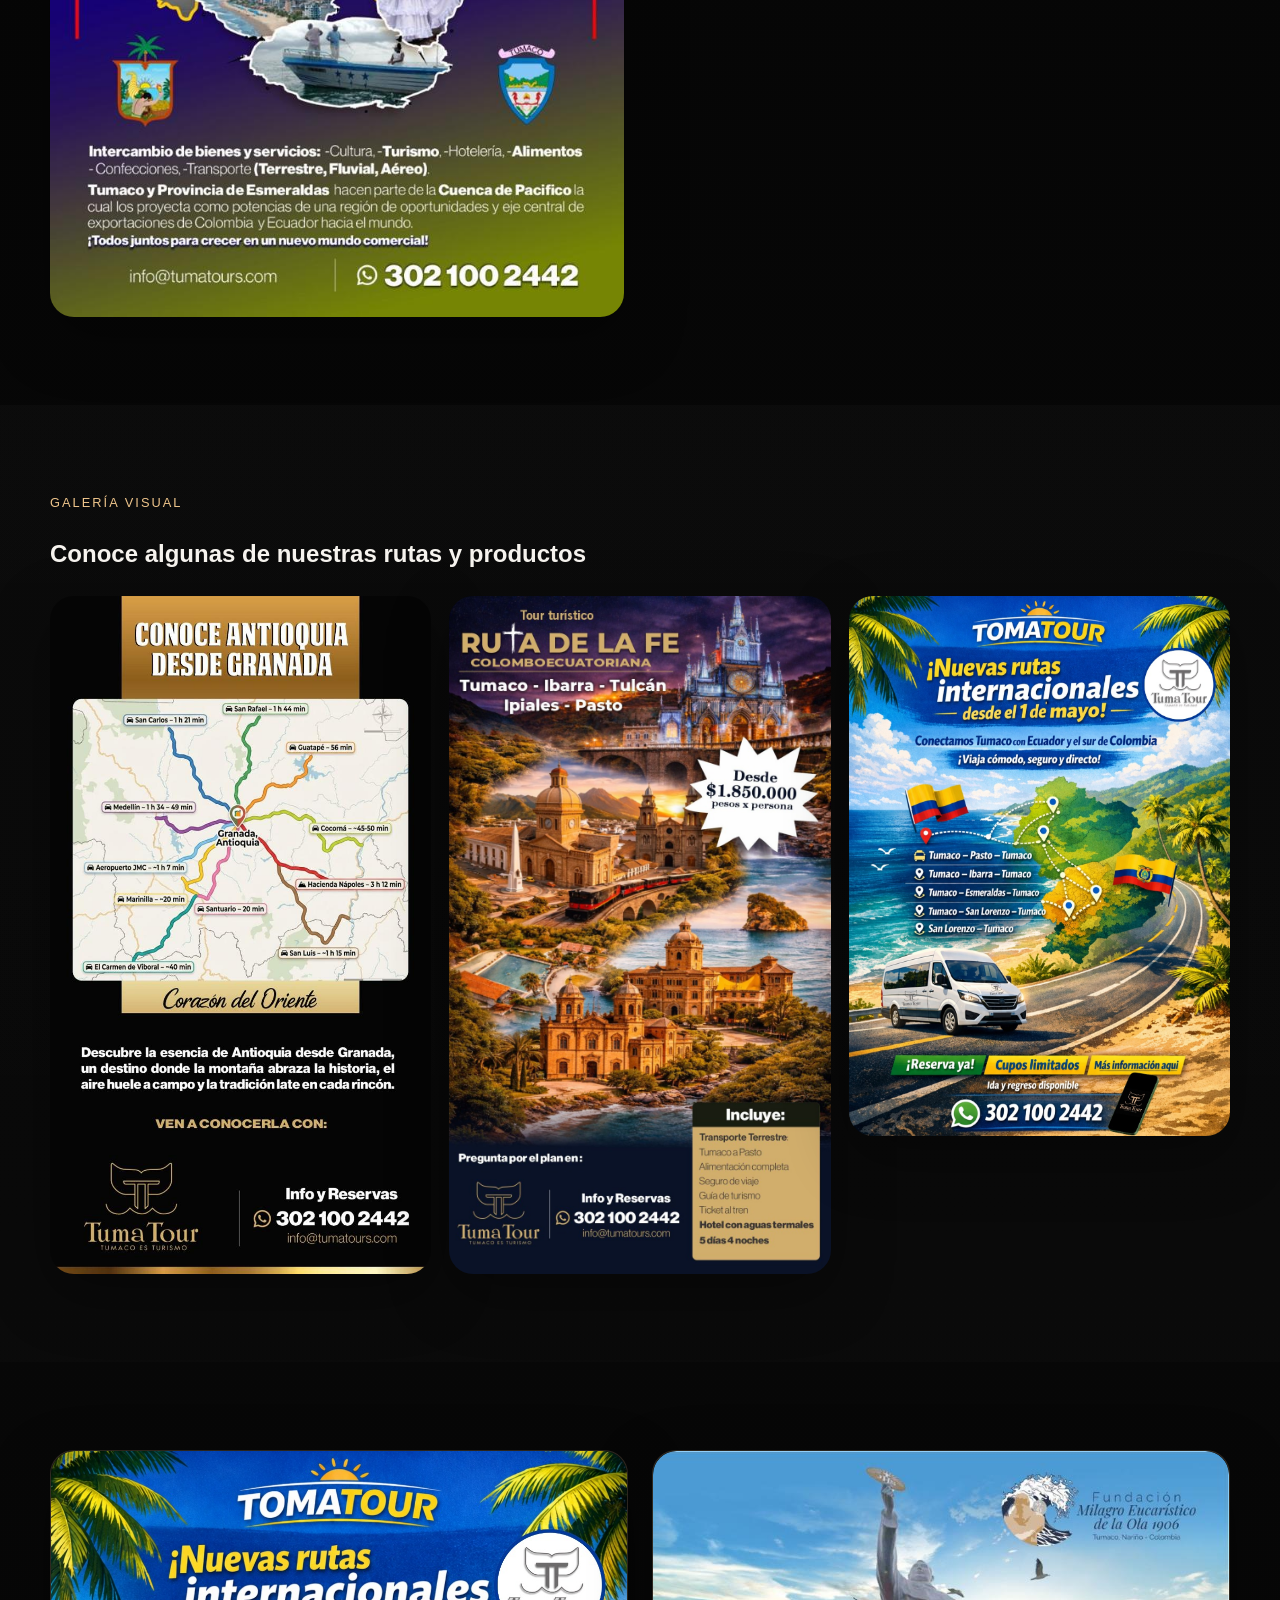
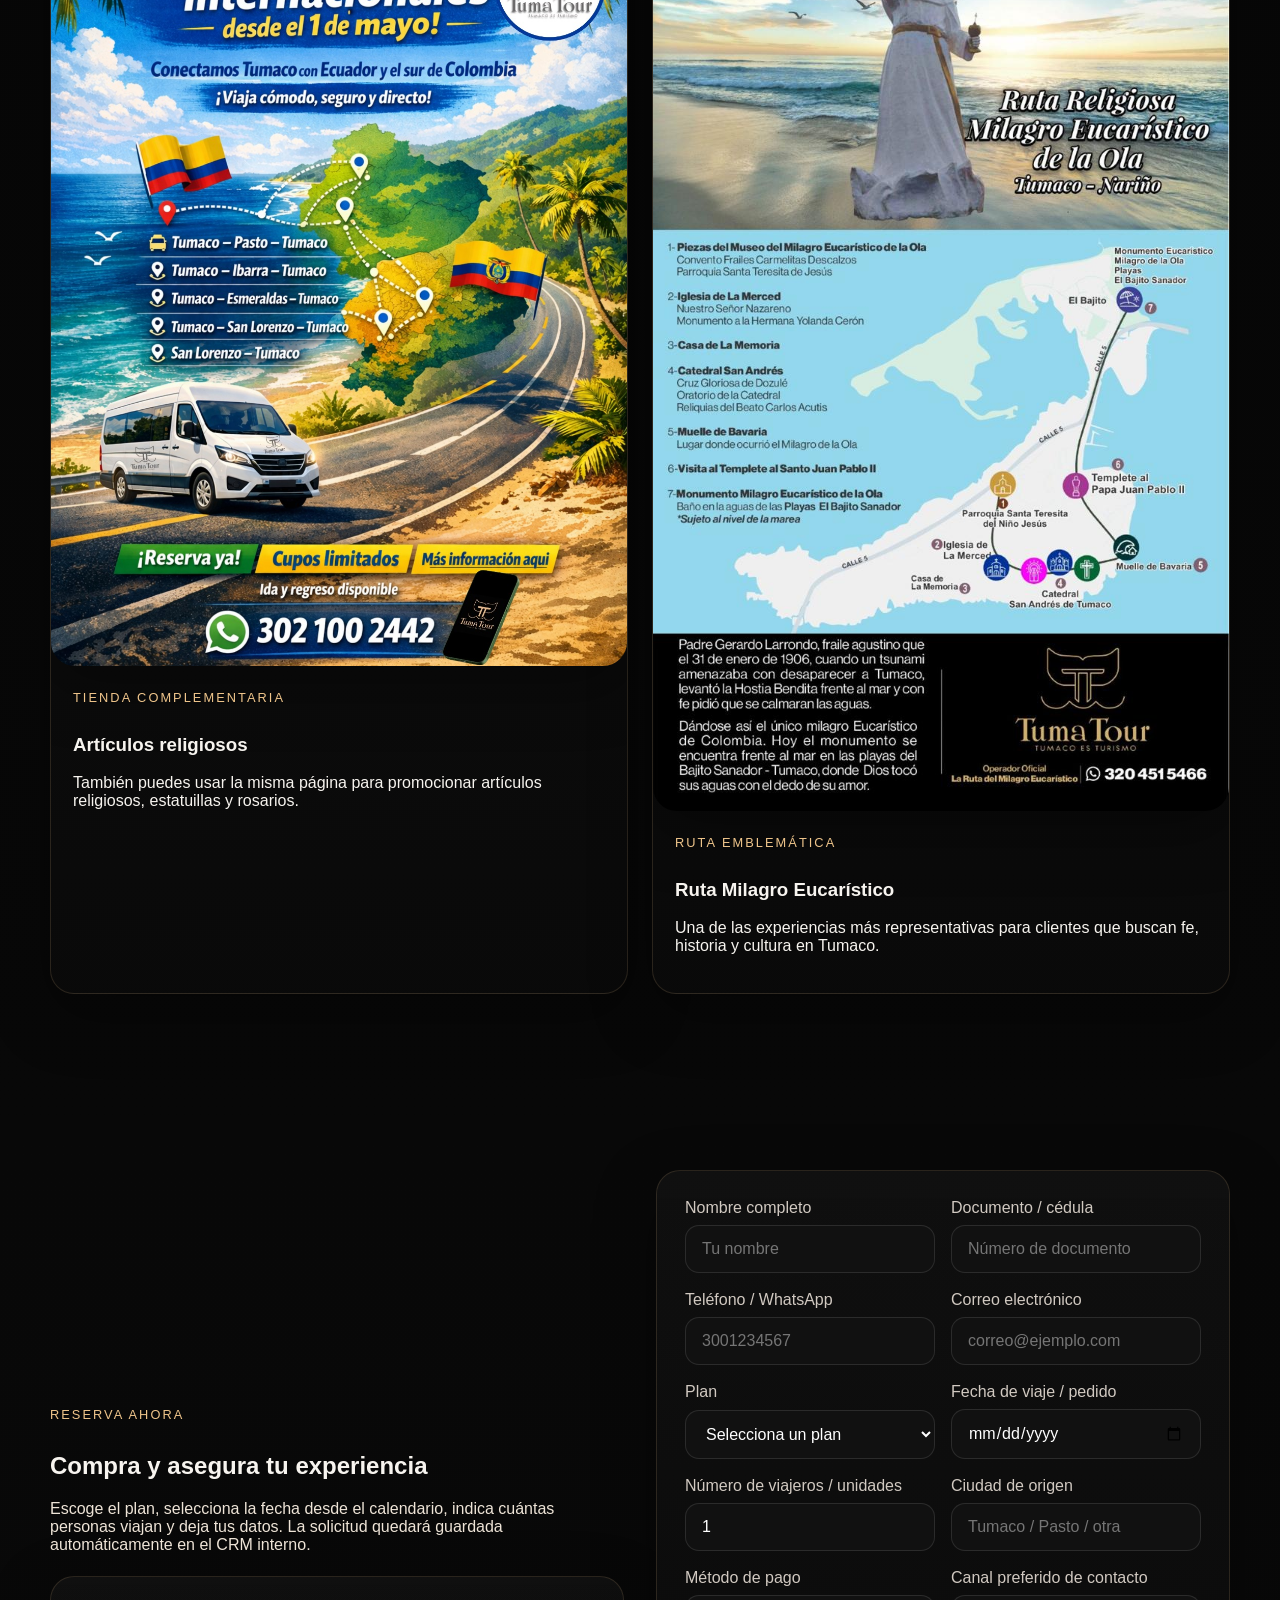
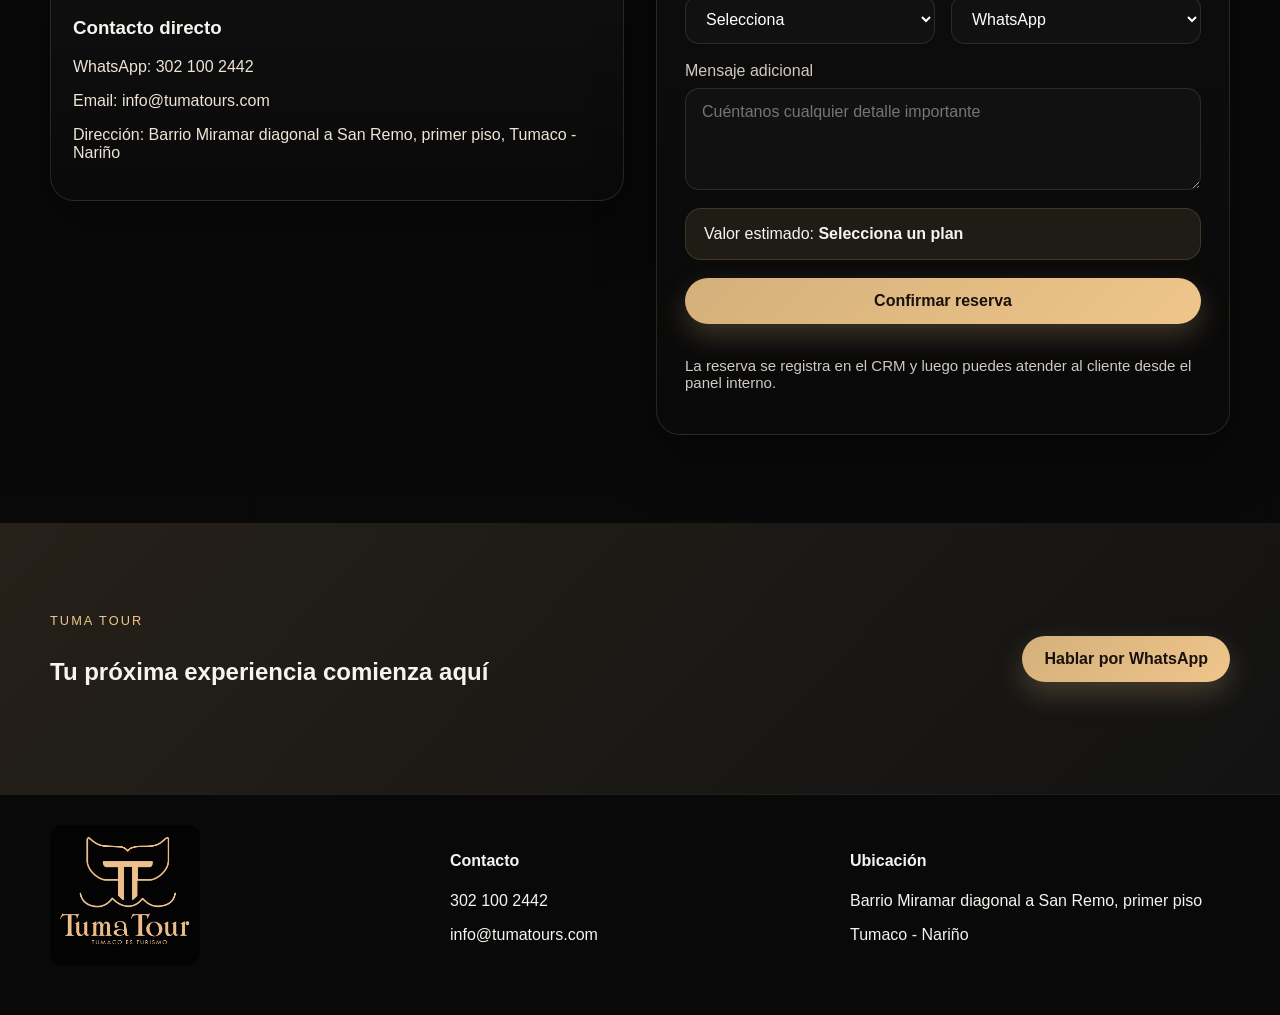
==== commit 842e7ee8: "Add files via upload" ====
--- a/index.html
+++ b/index.html
@@ -3,261 +3,319 @@
 <head>
   <meta charset="UTF-8" />
   <meta name="viewport" content="width=device-width, initial-scale=1.0" />
-  <title>Tuma Tour | Reserva experiencias auténticas</title>
-  <meta name="description" content="Reserva experiencias auténticas con Tuma Tour en Tumaco, Nariño. Turismo religioso, naturaleza, bienestar y rutas hacia Ecuador." />
-  <link rel="preconnect" href="https://fonts.googleapis.com">
-  <link rel="preconnect" href="https://fonts.gstatic.com" crossorigin>
-  <link href="https://fonts.googleapis.com/css2?family=Inter:wght@400;500;600;700;800;900&family=Cormorant+Garamond:wght@500;600;700&display=swap" rel="stylesheet">
+  <title>Tuma Tour | Turismo en Tumaco y rutas internacionales</title>
+  <meta name="description" content="Explora Tumaco con Tuma Tour. Reserva experiencias auténticas, turismo religioso, rutas internacionales y planes personalizados." />
   <link rel="stylesheet" href="styles.css" />
 </head>
-<body data-page="storefront">
-  <div class="bg-orb orb-1"></div>
-  <div class="bg-orb orb-2"></div>
-
-  <header class="topbar">
-    <div class="container inner">
-      <a class="brand" href="#inicio" aria-label="Ir al inicio de Tuma Tour">
-        <img src="assets/logo.jpg" alt="Logo Tuma Tour" class="brand-logo" />
-        <div>
-          Tuma Tour
-          <small>Tumaco es turismo</small>
-        </div>
+<body>
+  <header class="site-header glass">
+    <div class="container nav-wrap">
+      <a href="#inicio" class="brand">
+        <img src="logo.jpeg" alt="Logo Tuma Tour" class="brand-logo" />
       </a>
-      <nav class="nav-links">
+      <nav class="nav">
         <a href="#experiencias">Experiencias</a>
-        <a href="#nosotros">Nosotros</a>
-        <a href="#rutas">Rutas</a>
-        <a href="#articulos">Artículos</a>
-        <a href="#reservar" class="btn btn-primary btn-sm">Reservar</a>
+        <a href="#destinos">Destinos</a>
+        <a href="#galeria">Galería</a>
+        <a href="#reserva">Reservar</a>
+        <a href="#contacto">Contacto</a>
+        <a href="crm.html" class="nav-admin">Acceso CRM</a>
       </nav>
+      <button class="menu-btn" id="menuBtn" aria-label="Abrir menú">☰</button>
+    </div>
+    <div class="mobile-nav" id="mobileNav">
+      <a href="#experiencias">Experiencias</a>
+      <a href="#destinos">Destinos</a>
+      <a href="#galeria">Galería</a>
+      <a href="#reserva">Reservar</a>
+      <a href="#contacto">Contacto</a>
+      <a href="crm.html">Acceso CRM</a>
     </div>
   </header>
 
   <main>
-    <section class="hero hero-store" id="inicio">
+    <section class="hero" id="inicio">
+      <div class="hero-overlay"></div>
       <div class="container hero-grid">
-        <div class="hero-card reveal rise">
-          <span class="badge">Experiencias auténticas en el Pacífico colombiano</span>
-          <h1>Tu próxima experiencia en Tumaco empieza aquí.</h1>
-          <p>
-            Conoce, cotiza y reserva experiencias de fe, naturaleza, bienestar y conexión regional con una propuesta organizada, segura y personalizada para cada viajero.
+        <div class="hero-copy reveal">
+          <span class="eyebrow">Tumaco es turismo</span>
+          <h1>Experiencias auténticas en el Pacífico colombiano</h1>
+          <p>
+            Conoce Tumaco, la Ruta del Milagro Eucarístico, rutas internacionales y experiencias
+            personalizadas con una página enfocada totalmente al cliente para informarse, comprar y reservar.
           </p>
           <div class="hero-actions">
-            <a href="#experiencias" class="btn btn-primary">Ver experiencias</a>
-            <a href="#reservar" class="btn btn-secondary">Reservar ahora</a>
-          </div>
-          <div class="hero-stats">
-            <div class="stat"><strong>RNT 219341</strong><span class="small">Registro de turismo</span></div>
-            <div class="stat"><strong>Tumaco</strong><span class="small">Base operativa</span></div>
-            <div class="stat"><strong>Personalizado</strong><span class="small">Rutas a tu medida</span></div>
-          </div>
-        </div>
-
-        <div class="visual-stack reveal zoom">
-          <div class="visual-main tall float-card"><img src="assets/milagro.jpg" alt="Ruta religiosa del Milagro Eucarístico de la Ola en Tumaco"></div>
-          <div class="visual-row">
-            <div class="visual-mini float-card delay-1"><img src="assets/ruta-fe-2.jpg" alt="Ruta de la fe Colomboecuatoriana"></div>
-            <div class="visual-mini float-card delay-2"><img src="assets/internacionales.jpg" alt="Rutas internacionales desde Tumaco"></div>
-          </div>
-        </div>
-      </div>
-    </section>
-
-    <section id="nosotros" class="section-gap">
-      <div class="container split">
-        <div class="panel reveal rise">
-          <div class="section-head">
-            <div>
-              <span class="eyebrow">Nuestra esencia</span>
-              <h2>Una agencia pensada para el viajero.</h2>
-              <p>La página principal está enfocada totalmente al cliente: aquí conoce la experiencia, revisa los planes y envía su reserva de forma fácil.</p>
-            </div>
-          </div>
-          <div class="info-list">
-            <div class="info-item"><strong>Turismo receptivo personalizado.</strong><br><span class="small">Cada experiencia se adapta al tiempo, intereses y perfil del visitante.</span></div>
-            <div class="info-item"><strong>Seguridad y acompañamiento.</strong><br><span class="small">Logística organizada para que el cliente solo se enfoque en disfrutar.</span></div>
-            <div class="info-item"><strong>Fe, naturaleza y territorio.</strong><br><span class="small">Conectamos identidad, tradición y paisajes del Pacífico y la región andina.</span></div>
-          </div>
-        </div>
-
-        <div class="panel panel-photo reveal slide-right">
-          <img src="assets/internacionales-info.jpg" alt="Tumaco y Provincia de Esmeraldas, integración regional" />
-        </div>
-      </div>
-    </section>
-
-    <section id="experiencias" class="section-gap dark-band">
+            <a class="btn btn-primary" href="#reserva">Comprar y reservar</a>
+            <a class="btn btn-secondary" href="portafolio_tuma_tour.pdf" target="_blank" rel="noopener">Ver portafolio</a>
+          </div>
+          <ul class="hero-badges">
+            <li>Turismo religioso</li>
+            <li>Naturaleza y bienestar</li>
+            <li>Rutas personalizadas</li>
+          </ul>
+        </div>
+        <div class="hero-card reveal delay-1">
+          <div class="price-box glow-card">
+            <p class="price-label">Reserva fácil</p>
+            <h3>Selecciona fecha, plan y cantidad</h3>
+            <p>El cliente elige la fecha con calendario y la reserva queda registrada automáticamente en el CRM interno.</p>
+            <a class="btn btn-primary w-full" href="#reserva">Ir al calendario</a>
+          </div>
+        </div>
+      </div>
+    </section>
+
+    <section class="section about">
+      <div class="container two-col">
+        <div class="reveal">
+          <span class="section-tag">¿Quiénes somos?</span>
+          <h2>Tuma Tour</h2>
+          <p>
+            Agencia de viajes y turismo receptiva con base en Tumaco, Nariño, enfocada en experiencias seguras,
+            organizadas y profundamente auténticas.
+          </p>
+          <p>
+            Diseñamos itinerarios personalizados según el tiempo, intereses y perfil de cada visitante, integrando
+            turismo religioso, naturaleza, bienestar y rutas sin fronteras.
+          </p>
+        </div>
+        <div class="stats reveal delay-1">
+          <div class="stat-card glow-card"><strong>RNT</strong><span>219341</span></div>
+          <div class="stat-card glow-card"><strong>Base</strong><span>Tumaco, Nariño</span></div>
+          <div class="stat-card glow-card"><strong>Especialidad</strong><span>Turismo receptivo personalizado</span></div>
+          <div class="stat-card glow-card"><strong>Enfoque</strong><span>Seguridad, organización y acompañamiento</span></div>
+        </div>
+      </div>
+    </section>
+
+    <section class="section dark-section" id="experiencias">
       <div class="container">
-        <div class="section-head reveal rise">
-          <div>
-            <span class="eyebrow">Planes destacados</span>
-            <h2>Experiencias que el cliente puede cotizar y reservar.</h2>
-            <p>Selecciona la ruta ideal y pasa directamente al formulario de reserva.</p>
-          </div>
-        </div>
-        <div class="grid-3" id="packages-grid"></div>
-      </div>
-    </section>
-
-    <section id="rutas" class="section-gap">
-      <div class="container split split-reverse">
-        <div class="panel panel-photo reveal slide-left">
-          <img src="assets/internacionales.jpg" alt="Rutas internacionales desde Tumaco hacia Ecuador y sur de Colombia" />
-        </div>
-        <div class="panel reveal rise">
-          <div class="section-head">
-            <div>
-              <span class="eyebrow">Conexión regional</span>
-              <h2>Rutas sin fronteras</h2>
-              <p>Conectamos Tumaco con Pasto, Ibarra, Tulcán, Esmeraldas y otros destinos del sur de Colombia y norte del Ecuador.</p>
-            </div>
-          </div>
-          <ul class="list clean-list">
-            <li>Tumaco – Pasto – Tumaco</li>
-            <li>Tumaco – Ibarra – Tumaco</li>
-            <li>Tumaco – Esmeraldas – Tumaco</li>
-            <li>Tumaco – San Lorenzo – Tumaco</li>
-            <li>Planes personalizados para grupos y viajeros individuales</li>
+        <div class="section-head reveal">
+          <span class="section-tag">Experiencias destacadas</span>
+          <h2>Planes para conocer, creer, descansar y conectar</h2>
+        </div>
+        <div class="cards-grid">
+          <article class="tour-card reveal" data-tour="Ruta del Milagro Eucarístico">
+            <img src="ruta_milagro.jpeg" alt="Ruta del Milagro Eucarístico" />
+            <div class="tour-body">
+              <h3>Ruta del Milagro Eucarístico</h3>
+              <p>Recorrido espiritual y cultural por Tumaco, con acompañamiento, guía y experiencia auténtica.</p>
+              <div class="tour-meta"><span>Turismo religioso</span><strong>$180.000 COP</strong></div>
+              <button class="btn btn-primary select-tour">Elegir plan</button>
+            </div>
+          </article>
+
+          <article class="tour-card reveal delay-1" data-tour="Ruta de la Fe Colomboecuatoriana">
+            <img src="rutas_internacionales.jpeg" alt="Ruta de la Fe" />
+            <div class="tour-body">
+              <h3>Ruta de la Fe Colomboecuatoriana</h3>
+              <p>Tumaco, Ibarra, Tulcán, Ipiales y Pasto en una experiencia de 5 días y 4 noches.</p>
+              <div class="tour-meta"><span>5 días / 4 noches</span><strong>$1.850.000 COP</strong></div>
+              <button class="btn btn-primary select-tour">Elegir plan</button>
+            </div>
+          </article>
+
+          <article class="tour-card reveal delay-2" data-tour="Rutas Internacionales">
+            <img src="ruta_fe_collage.jpeg" alt="Rutas internacionales" />
+            <div class="tour-body">
+              <h3>Rutas Internacionales</h3>
+              <p>Conecta Tumaco con Ecuador y el sur de Colombia en rutas cómodas, seguras y directas.</p>
+              <div class="tour-meta"><span>Ida y regreso</span><strong>Desde $350.000 COP</strong></div>
+              <button class="btn btn-primary select-tour">Elegir plan</button>
+            </div>
+          </article>
+        </div>
+      </div>
+    </section>
+
+    <section class="section" id="destinos">
+      <div class="container split-gallery">
+        <div class="feature-panel reveal">
+          <img src="tumaco_esmeraldas.jpeg" alt="Tumaco y provincia de Esmeraldas" />
+        </div>
+        <div class="feature-copy reveal delay-1">
+          <span class="section-tag">Integración regional</span>
+          <h2>Tumaco y provincia de Esmeraldas</h2>
+          <p>
+            Una propuesta de conexión comercial, turística y cultural que fortalece la integración del Pacífico
+            nariñense con Ecuador.
+          </p>
+          <ul class="check-list">
+            <li>Intercambio cultural y turístico</li>
+            <li>Conexiones terrestres y regionales</li>
+            <li>Experiencias personalizadas desde Tumaco</li>
+            <li>Atención y reserva directa por WhatsApp</li>
           </ul>
-          <div class="callout shimmer">
-            <strong>Una propuesta que une cultura, turismo y transporte.</strong>
-            <span class="small">Ideal para clientes que buscan experiencias completas, cómodas y bien coordinadas.</span>
-          </div>
-        </div>
-      </div>
-    </section>
-
-    <section id="articulos" class="section-gap dark-band">
-      <div class="container split">
-        <div class="panel reveal rise">
-          <div class="section-head">
-            <div>
-              <span class="eyebrow">Complemento espiritual</span>
-              <h2>Artículos religiosos</h2>
-              <p>También puedes mostrar productos y recuerdos de fe relacionados con la experiencia religiosa de Tumaco.</p>
-            </div>
-          </div>
-          <div class="info-list">
-            <div class="info-item"><strong>Estatuillas y rosarios.</strong><br><span class="small">Productos para acompañar la experiencia espiritual del visitante.</span></div>
-            <div class="info-item"><strong>Consulta por WhatsApp.</strong><br><span class="small">Canal directo para disponibilidad, pedidos y orientación personalizada.</span></div>
-            <div class="info-item"><strong>Identidad del destino.</strong><br><span class="small">Turismo y reconocimiento de marca en una misma web.</span></div>
-          </div>
-        </div>
-        <div class="panel panel-photo reveal zoom">
-          <img src="assets/articulos.jpg" alt="Artículos religiosos de la Fundación Milagro Eucarístico de la Ola 1906" />
-        </div>
-      </div>
-    </section>
-
-    <section class="gallery-section section-gap">
+        </div>
+      </div>
+    </section>
+
+    <section class="section dark-section" id="galeria">
       <div class="container">
-        <div class="section-head reveal rise">
-          <div>
-            <span class="eyebrow">Inspiración visual</span>
-            <h2>Galería de rutas y experiencias</h2>
-            <p>Imágenes integradas para fortalecer la marca y ayudar al cliente a visualizar el viaje.</p>
-          </div>
-        </div>
-        <div class="gallery masonry">
-          <img class="reveal zoom" src="assets/antioquia.jpg" alt="Conoce Antioquia desde Granada" />
-          <img class="reveal zoom delay-1" src="assets/milagro.jpg" alt="Ruta del Milagro Eucarístico" />
-          <img class="reveal zoom delay-2" src="assets/ruta-fe-1.jpg" alt="Ruta de la Fe" />
-          <img class="reveal zoom" src="assets/ruta-fe-2.jpg" alt="Ruta de la Fe Colomboecuatoriana" />
-          <img class="reveal zoom delay-1" src="assets/internacionales.jpg" alt="Nuevas rutas internacionales desde Tumaco" />
-          <img class="reveal zoom delay-2" src="assets/internacionales-info.jpg" alt="Integración comercial y turística Tumaco Esmeraldas" />
-        </div>
-      </div>
-    </section>
-
-    <section id="reservar" class="section-gap">
-      <div class="container split">
-        <div class="panel reveal rise">
-          <div class="section-head">
-            <div>
-              <span class="eyebrow">Reserva</span>
-              <h2>Selecciona tu fecha en calendario y envía la solicitud.</h2>
-              <p>El cliente no tiene que escribir la fecha manualmente: solo abre el calendario, selecciona el día y completa sus datos.</p>
-            </div>
-          </div>
-          <div id="reservation-notice" class="notice"></div>
-          <form id="reservation-form">
-            <div class="form-grid">
-              <label>Nombre completo
-                <input type="text" name="customerName" placeholder="Ej: María López" required />
-              </label>
-              <label>Teléfono / WhatsApp
-                <input type="tel" name="phone" placeholder="Ej: 3021002442" required />
-              </label>
-            </div>
-            <div class="form-grid">
-              <label>Correo electrónico
-                <input type="email" name="email" placeholder="Ej: cliente@correo.com" />
-              </label>
-              <label>Experiencia a reservar
-                <select id="package-select" name="packageId" required></select>
-              </label>
-            </div>
-            <div class="form-grid">
-              <label>Fecha del viaje
-                <div class="date-wrap">
-                  <input type="date" id="travelDate" name="travelDate" required />
-                  <button type="button" class="date-btn" id="calendarButton" aria-label="Abrir calendario">📅</button>
-                </div>
-              </label>
-              <label>Número de viajeros
-                <input type="number" name="travelers" min="1" value="1" required />
-              </label>
-            </div>
-            <label>Notas adicionales
-              <textarea name="notes" placeholder="Ej: requerimientos especiales, niños, adultos mayores, punto de recogida, etc."></textarea>
+        <div class="section-head reveal">
+          <span class="section-tag">Galería visual</span>
+          <h2>Conoce algunas de nuestras rutas y productos</h2>
+        </div>
+        <div class="masonry">
+          <figure class="masonry-item reveal"><img src="conoce_antioquia.jpeg" alt="Conoce Antioquia desde Granada" /></figure>
+          <figure class="masonry-item reveal delay-1"><img src="ruta_fe_collage.jpeg" alt="Ruta de la Fe collage" /></figure>
+          <figure class="masonry-item reveal delay-2"><img src="articulos_religiosos.jpeg" alt="Artículos religiosos" /></figure>
+        </div>
+      </div>
+    </section>
+
+    <section class="section">
+      <div class="container spotlight-grid">
+        <article class="glow-card spotlight-card reveal">
+          <img src="articulos_religiosos.jpeg" alt="Artículos religiosos" />
+          <div class="spotlight-copy">
+            <span class="section-tag">Tienda complementaria</span>
+            <h3>Artículos religiosos</h3>
+            <p>También puedes usar la misma página para promocionar artículos religiosos, estatuillas y rosarios.</p>
+          </div>
+        </article>
+        <article class="glow-card spotlight-card reveal delay-1">
+          <img src="ruta_milagro.jpeg" alt="Milagro Eucarístico" />
+          <div class="spotlight-copy">
+            <span class="section-tag">Ruta emblemática</span>
+            <h3>Ruta Milagro Eucarístico</h3>
+            <p>Una de las experiencias más representativas para clientes que buscan fe, historia y cultura en Tumaco.</p>
+          </div>
+        </article>
+      </div>
+    </section>
+
+    <section class="section" id="reserva">
+      <div class="container booking-wrap">
+        <div class="booking-copy reveal">
+          <span class="section-tag">Reserva ahora</span>
+          <h2>Compra y asegura tu experiencia</h2>
+          <p>
+            Escoge el plan, selecciona la fecha desde el calendario, indica cuántas personas viajan y deja tus datos.
+            La solicitud quedará guardada automáticamente en el CRM interno.
+          </p>
+          <div class="contact-card glow-card" id="contacto">
+            <h3>Contacto directo</h3>
+            <p>WhatsApp: 302 100 2442</p>
+            <p>Email: info@tumatours.com</p>
+            <p>Dirección: Barrio Miramar diagonal a San Remo, primer piso, Tumaco - Nariño</p>
+          </div>
+        </div>
+
+        <div class="booking-form-card glow-card reveal delay-1">
+          <form id="bookingForm" class="booking-form">
+            <div class="field-grid">
+              <label>
+                Nombre completo
+                <input type="text" name="cliente" required placeholder="Tu nombre" />
+              </label>
+              <label>
+                Documento / cédula
+                <input type="text" name="documento" placeholder="Número de documento" />
+              </label>
+            </div>
+
+            <div class="field-grid">
+              <label>
+                Teléfono / WhatsApp
+                <input type="tel" name="telefono" required placeholder="3001234567" />
+              </label>
+              <label>
+                Correo electrónico
+                <input type="email" name="email" required placeholder="correo@ejemplo.com" />
+              </label>
+            </div>
+
+            <div class="field-grid">
+              <label>
+                Plan
+                <select name="tour" id="tourSelect" required>
+                  <option value="">Selecciona un plan</option>
+                  <option value="Ruta del Milagro Eucarístico">Ruta del Milagro Eucarístico</option>
+                  <option value="Ruta de la Fe Colomboecuatoriana">Ruta de la Fe Colomboecuatoriana</option>
+                  <option value="Rutas Internacionales">Rutas Internacionales</option>
+                  <option value="Artículos religiosos">Artículos religiosos</option>
+                </select>
+              </label>
+              <label>
+                Fecha de viaje / pedido
+                <input type="date" name="fecha" id="fechaInput" required />
+              </label>
+            </div>
+
+            <div class="field-grid">
+              <label>
+                Número de viajeros / unidades
+                <input type="number" name="personas" min="1" value="1" required />
+              </label>
+              <label>
+                Ciudad de origen
+                <input type="text" name="ciudad" placeholder="Tumaco / Pasto / otra" />
+              </label>
+            </div>
+
+            <div class="field-grid">
+              <label>
+                Método de pago
+                <select name="pago" required>
+                  <option value="">Selecciona</option>
+                  <option value="Bancolombia">Bancolombia</option>
+                  <option value="Nequi">Nequi</option>
+                  <option value="Transferencia">Transferencia</option>
+                  <option value="Por confirmar">Por confirmar</option>
+                </select>
+              </label>
+              <label>
+                Canal preferido de contacto
+                <select name="canal">
+                  <option value="WhatsApp">WhatsApp</option>
+                  <option value="Llamada">Llamada</option>
+                  <option value="Correo">Correo</option>
+                </select>
+              </label>
+            </div>
+
+            <label>
+              Mensaje adicional
+              <textarea name="mensaje" rows="4" placeholder="Cuéntanos cualquier detalle importante"></textarea>
             </label>
-            <div class="hero-actions">
-              <button class="btn btn-primary pulse" type="submit">Enviar solicitud</button>
-              <a class="btn btn-secondary" href="https://wa.me/573021002442" target="_blank" rel="noreferrer">Hablar por WhatsApp</a>
-            </div>
+
+            <div class="price-preview" id="pricePreview">Valor estimado: <strong>Selecciona un plan</strong></div>
+            <button type="submit" class="btn btn-primary w-full">Confirmar reserva</button>
+            <p class="form-note">La reserva se registra en el CRM y luego puedes atender al cliente desde el panel interno.</p>
           </form>
         </div>
-
-        <aside class="panel contact-card reveal slide-right">
-          <div class="section-head">
-            <div>
-              <span class="eyebrow">Contacto</span>
-              <h2>Información y reservas</h2>
-              <p>También puedes usar esta página como vitrina institucional y de reconocimiento de marca.</p>
-            </div>
-          </div>
-          <div class="contact-items">
-            <div class="info-item"><strong>WhatsApp</strong><br><a class="link" href="https://wa.me/573021002442" target="_blank" rel="noreferrer">302 100 2442</a></div>
-            <div class="info-item"><strong>Correo</strong><br><a class="link" href="mailto:info@tumatours.com">info@tumatours.com</a></div>
-            <div class="info-item"><strong>Ubicación</strong><br><span class="small">Barrio Miramar diagonal a San Remo, primer piso, Tumaco - Nariño</span></div>
-          </div>
-          <div class="mini-note glass">
-            <strong>Panel interno</strong>
-            <span class="small">La segunda página está conectada como CRM básico para administrar precios y revisar reservas enviadas desde esta web.</span>
-            <a class="btn btn-secondary btn-sm" href="crm.html">Ir al panel interno</a>
-          </div>
-        </aside>
+      </div>
+    </section>
+
+    <section class="section cta-strip">
+      <div class="container cta-inner reveal">
+        <div>
+          <span class="section-tag">Tuma Tour</span>
+          <h2>Tu próxima experiencia comienza aquí</h2>
+        </div>
+        <a class="btn btn-primary" target="_blank" rel="noopener" href="https://wa.me/573021002442?text=Hola%2C%20quiero%20m%C3%A1s%20informaci%C3%B3n%20sobre%20los%20planes%20de%20Tuma%20Tour">Hablar por WhatsApp</a>
       </div>
     </section>
   </main>
 
-  <footer class="footer">
+  <footer class="site-footer">
     <div class="container footer-grid">
+      <div><img src="logo.jpeg" alt="Logo Tuma Tour" class="footer-logo" /></div>
       <div>
-        <img src="assets/logo.jpg" alt="Logo Tuma Tour" class="footer-logo" />
-        <p>Tuma Tour · Tumaco es turismo</p>
+        <h4>Contacto</h4>
+        <p>302 100 2442</p>
+        <p>info@tumatours.com</p>
       </div>
       <div>
-        <strong>Contacto</strong>
-        <p>302 100 2442<br>info@tumatours.com</p>
-      </div>
-      <div>
-        <strong>Archivos vinculados</strong>
-        <p>Página de cliente + CRM interno conectado por reservas.</p>
+        <h4>Ubicación</h4>
+        <p>Barrio Miramar diagonal a San Remo, primer piso</p>
+        <p>Tumaco - Nariño</p>
       </div>
     </div>
   </footer>
 
-  <script src="app.js"></script>
+  <div class="toast" id="toast"></div>
+  <script src="script.js"></script>
 </body>
 </html>
--- a/styles.css
+++ b/styles.css
@@ -1,203 +1,167 @@
+
 :root {
-  --bg: #05070d;
-  --bg-2: #0a1220;
-  --panel: rgba(10, 18, 32, 0.72);
-  --panel-strong: rgba(7, 12, 22, 0.92);
-  --text: #f4f7fb;
-  --muted: #aeb7c7;
-  --gold: #d7b07a;
-  --gold-2: #f0cf9b;
-  --line: rgba(255,255,255,.12);
-  --success: #8ef1b1;
-  --danger: #ff9e9e;
-  --shadow: 0 22px 60px rgba(0,0,0,.35);
-  --radius: 28px;
+  --bg: #050505;
+  --bg-soft: #0c0c0c;
+  --bg-card: rgba(15, 15, 15, 0.92);
+  --gold: #d4b07a;
+  --gold-strong: #efc58b;
+  --text: #f7f4ef;
+  --muted: #d1c9c1;
+  --line: rgba(255,255,255,.09);
+  --danger: #7a2222;
+  --ok: #1a7a54;
+  --radius: 24px;
+  --shadow: 0 20px 60px rgba(0,0,0,.35);
 }
 * { box-sizing: border-box; }
 html { scroll-behavior: smooth; }
 body {
   margin: 0;
+  font-family: Inter, Arial, Helvetica, sans-serif;
   color: var(--text);
   background:
-    radial-gradient(circle at top left, rgba(12,102,157,.25), transparent 28%),
-    radial-gradient(circle at bottom right, rgba(215,176,122,.15), transparent 24%),
-    linear-gradient(180deg, #05070d 0%, #08111d 45%, #05070d 100%);
-  font-family: 'Inter', sans-serif;
-  line-height: 1.55;
-  overflow-x: hidden;
+    radial-gradient(circle at top, rgba(212,176,122,.08), transparent 35%),
+    linear-gradient(180deg, #040404 0%, #090909 100%);
 }
+img { max-width: 100%; display: block; }
 a { color: inherit; text-decoration: none; }
-img { max-width: 100%; display: block; }
+button, input, select, textarea { font: inherit; }
+input, select, textarea {
+  width: 100%;
+  background: #111;
+  color: #fff;
+  border: 1px solid rgba(255,255,255,.11);
+  border-radius: 14px;
+  padding: 14px 16px;
+  outline: none;
+}
+input:focus, select:focus, textarea:focus {
+  border-color: rgba(212,176,122,.72);
+  box-shadow: 0 0 0 3px rgba(212,176,122,.15);
+}
 .container { width: min(1180px, calc(100% - 32px)); margin: 0 auto; }
-.section-gap { padding: 76px 0; }
-.section-gap-small { padding-top: 28px; }
-.small { color: var(--muted); font-size: .92rem; }
-.eyebrow { color: var(--gold-2); text-transform: uppercase; letter-spacing: .18em; font-size: .74rem; font-weight: 800; }
-
-.bg-orb {
-  position: fixed; border-radius: 50%; filter: blur(50px); opacity: .28; pointer-events: none; z-index: 0;
-  animation: orbMove 18s ease-in-out infinite alternate;
+.glass {
+  backdrop-filter: blur(14px);
+  background: rgba(5,5,5,.74);
+  border-bottom: 1px solid var(--line);
 }
-.orb-1 { width: 300px; height: 300px; background: rgba(20, 129, 203, .35); top: 4%; left: -60px; }
-.orb-2 { width: 260px; height: 260px; background: rgba(215, 176, 122, .25); right: -60px; bottom: 10%; animation-duration: 22s; }
-@keyframes orbMove { from { transform: translateY(0px) translateX(0px); } to { transform: translateY(40px) translateX(30px); } }
-
-.topbar {
-  position: sticky; top: 0; z-index: 30; backdrop-filter: blur(14px);
-  background: rgba(4, 8, 15, .7); border-bottom: 1px solid var(--line);
+.site-header { position: sticky; top: 0; z-index: 50; }
+.nav-wrap {
+  display: flex; align-items: center; justify-content: space-between; gap: 18px; padding: 14px 0;
 }
-.topbar .inner { display: flex; justify-content: space-between; align-items: center; gap: 18px; padding: 14px 0; }
-.brand { display: flex; align-items: center; gap: 14px; font-weight: 800; font-size: 1.18rem; }
-.brand small { display: block; font-size: .75rem; color: var(--muted); font-weight: 600; letter-spacing: .08em; text-transform: uppercase; }
-.brand-logo, .footer-logo {
-  width: 72px; height: 72px; object-fit: cover; border-radius: 20px;
-  border: 1px solid rgba(215,176,122,.35); box-shadow: 0 12px 30px rgba(0,0,0,.3);
+.brand-logo { width: 168px; border-radius: 12px; }
+.nav { display: flex; gap: 22px; align-items: center; }
+.nav a { color: var(--muted); transition: .25s ease; }
+.nav a:hover, .mobile-nav a:hover { color: var(--gold-strong); }
+.nav-admin { padding: 10px 14px; border: 1px solid rgba(212,176,122,.25); border-radius: 999px; }
+.menu-btn { display: none; background: transparent; color: white; font-size: 28px; border: 0; }
+.mobile-nav { display: none; flex-direction: column; padding: 0 16px 16px; gap: 12px; }
+.mobile-nav.open { display: flex; }
+.hero {
+  position: relative; min-height: 94vh; display: grid; align-items: center; overflow: hidden;
 }
-.nav-links { display: flex; align-items: center; gap: 14px; flex-wrap: wrap; }
-.nav-links a { color: var(--muted); font-weight: 600; }
-.nav-links a:hover { color: white; }
-
+.hero::before {
+  content: ""; position: absolute; inset: 0;
+  background: linear-gradient(135deg, rgba(0,0,0,.7), rgba(0,0,0,.4)), url('ruta_fe_collage.jpeg') center/cover no-repeat;
+  transform: scale(1.05); animation: slowZoom 18s ease-in-out infinite alternate;
+}
+.hero-overlay { position: absolute; inset: 0; background: radial-gradient(circle at 18% 18%, rgba(212,176,122,.18), transparent 24%); }
+.hero-grid {
+  position: relative; z-index: 1; display: grid; grid-template-columns: 1.15fr .85fr; gap: 30px; padding: 110px 0 60px;
+}
+.eyebrow, .section-tag {
+  display: inline-block; color: var(--gold-strong); text-transform: uppercase; letter-spacing: .16em; font-size: .8rem; margin-bottom: 10px;
+}
+.hero-copy h1 { font-size: clamp(2.4rem, 5vw, 5rem); line-height: 1; margin: 0 0 18px; }
+.hero-copy p, .feature-copy p, .booking-copy p, .about p, .crm-hero p, .crm-login-box p { color: #eee4d7; }
+.hero-actions, .crm-actions, .inline-actions { display: flex; gap: 14px; flex-wrap: wrap; margin: 24px 0; }
+.hero-badges {
+  display: flex; gap: 12px; flex-wrap: wrap; list-style: none; padding: 0; margin: 20px 0 0;
+}
+.hero-badges li { padding: 10px 14px; border-radius: 999px; background: rgba(255,255,255,.08); border: 1px solid rgba(255,255,255,.08); }
+.glow-card {
+  background: linear-gradient(180deg, rgba(17,17,17,.88), rgba(10,10,10,.94));
+  border: 1px solid rgba(212,176,122,.16); border-radius: var(--radius); box-shadow: var(--shadow);
+}
+.price-box, .crm-panel, .crm-login-box { padding: 28px; }
+.price-label { color: var(--gold-strong); margin: 0 0 8px; }
 .btn {
-  border: 0; cursor: pointer; border-radius: 999px; font-weight: 800; display: inline-flex; align-items: center; justify-content: center;
-  padding: 14px 22px; transition: transform .25s ease, box-shadow .25s ease, opacity .25s ease; box-shadow: var(--shadow);
+  display: inline-flex; align-items: center; justify-content: center; gap: 8px; padding: 14px 22px; border-radius: 999px; border: 0; cursor: pointer;
+  transition: transform .25s ease, box-shadow .25s ease, background .25s ease;
 }
 .btn:hover { transform: translateY(-2px); }
-.btn-sm { padding: 11px 16px; font-size: .92rem; }
-.btn-primary { background: linear-gradient(135deg, var(--gold), var(--gold-2)); color: #0c0b0a; }
-.btn-secondary { background: rgba(255,255,255,.06); color: white; border: 1px solid var(--line); }
-.btn-danger { background: rgba(255, 84, 84, .18); color: white; border: 1px solid rgba(255, 120, 120, .3); }
-.pulse { animation: pulse 2.2s infinite; }
-@keyframes pulse { 0%,100% { box-shadow: 0 0 0 0 rgba(215,176,122,.32), var(--shadow); } 70% { box-shadow: 0 0 0 18px rgba(215,176,122,0), var(--shadow); } }
-
-.hero-store { position: relative; padding: 72px 0 30px; z-index: 1; }
-.hero-grid { display: grid; grid-template-columns: 1.15fr .95fr; gap: 30px; align-items: center; }
-.hero-card, .panel {
-  background: var(--panel); border: 1px solid var(--line); border-radius: var(--radius); box-shadow: var(--shadow);
-  backdrop-filter: blur(16px); position: relative; z-index: 1;
+.btn-primary { background: linear-gradient(135deg, var(--gold), var(--gold-strong)); color: #17120d; font-weight: 700; box-shadow: 0 12px 28px rgba(212,176,122,.25); }
+.btn-secondary { background: transparent; color: white; border: 1px solid rgba(255,255,255,.14); }
+.btn-danger { background: var(--danger); color: white; }
+.btn-ok { background: var(--ok); color: white; }
+.w-full { width: 100%; }
+.section { padding: 88px 0; }
+.dark-section { background: linear-gradient(180deg, rgba(255,255,255,.02), rgba(255,255,255,.01)); }
+.two-col, .split-gallery, .booking-wrap, .crm-grid, .crm-login-grid { display: grid; grid-template-columns: 1fr 1fr; gap: 32px; align-items: center; }
+.stats { display: grid; grid-template-columns: 1fr 1fr; gap: 18px; }
+.stat-card, .summary-card { padding: 22px; }
+.stat-card strong, .summary-card span { display:block; color: var(--gold-strong); margin-bottom: 8px; }
+.cards-grid { display: grid; grid-template-columns: repeat(3, 1fr); gap: 24px; }
+.tour-card { overflow: hidden; background: #0d0d0d; border-radius: 24px; border: 1px solid rgba(212,176,122,.15); transition: transform .3s ease, box-shadow .3s ease; }
+.tour-card:hover { transform: translateY(-8px); box-shadow: var(--shadow); }
+.tour-card img { aspect-ratio: 4/5; object-fit: cover; width: 100%; }
+.tour-body { padding: 20px; }
+.tour-body h3 { margin-top: 0; }
+.tour-meta { display: flex; align-items: center; justify-content: space-between; gap: 12px; flex-wrap: wrap; margin: 18px 0; color: var(--muted); }
+.feature-panel img, .masonry-item img, .spotlight-card img { border-radius: 24px; box-shadow: var(--shadow); }
+.check-list { list-style: none; padding: 0; margin: 22px 0 0; display: grid; gap: 10px; }
+.check-list li { position: relative; padding-left: 28px; color: var(--muted); }
+.check-list li::before { content: "✓"; position: absolute; left: 0; color: var(--gold-strong); }
+.masonry { columns: 3 260px; column-gap: 18px; }
+.masonry-item { margin: 0 0 18px; break-inside: avoid; }
+.spotlight-grid { display: grid; grid-template-columns: 1fr 1fr; gap: 24px; }
+.spotlight-card { overflow: hidden; }
+.spotlight-copy { padding: 22px; }
+.booking-form-card { padding: 28px; }
+.booking-form { display: grid; gap: 18px; }
+.field-grid { display: grid; grid-template-columns: 1fr 1fr; gap: 16px; }
+label { display: grid; gap: 8px; color: var(--muted); }
+.price-preview, .auth-box, .info-box { padding: 16px 18px; border-radius: 16px; background: rgba(212,176,122,.1); border: 1px solid rgba(212,176,122,.18); }
+.form-note, .muted, .small { color: var(--muted); font-size: .94rem; }
+.contact-card { padding: 22px; margin-top: 22px; }
+.cta-strip { background: linear-gradient(135deg, rgba(212,176,122,.14), rgba(255,255,255,.04)); }
+.cta-inner { display: flex; align-items: center; justify-content: space-between; gap: 20px; }
+.site-footer { border-top: 1px solid var(--line); padding: 30px 0 50px; }
+.footer-grid { display: grid; grid-template-columns: 1fr 1fr 1fr; gap: 20px; align-items: center; }
+.footer-logo { width: 150px; border-radius: 12px; }
+.toast {
+  position: fixed; right: 18px; bottom: 18px; background: #111; color: white; padding: 14px 18px; border-radius: 16px;
+  border: 1px solid rgba(212,176,122,.22); box-shadow: var(--shadow); opacity: 0; transform: translateY(20px); pointer-events: none; transition: .3s ease; z-index: 60;
 }
-.hero-card { padding: 36px; }
-.badge { display: inline-flex; padding: 9px 14px; border-radius: 999px; background: rgba(215,176,122,.14); color: var(--gold-2); font-weight: 700; margin-bottom: 14px; }
-.hero-card h1, h1, h2 { font-family: 'Cormorant Garamond', serif; line-height: 1.02; margin: 0 0 16px; }
-.hero-card h1, h1 { font-size: clamp(3rem, 5vw, 4.7rem); }
-h2 { font-size: clamp(2rem, 3vw, 3rem); }
-.hero-card p, .section-head p, .panel p { color: var(--muted); margin: 0; }
-.hero-actions { display: flex; gap: 14px; flex-wrap: wrap; margin-top: 24px; }
-.hero-stats { display: grid; grid-template-columns: repeat(3, 1fr); gap: 14px; margin-top: 26px; }
-.stat {
-  background: rgba(255,255,255,.04); border: 1px solid var(--line); padding: 14px; border-radius: 18px;
-}
-.stat strong { display: block; color: white; margin-bottom: 4px; }
-
-.visual-stack { display: grid; gap: 16px; }
-.visual-main, .visual-mini, .panel-photo {
-  overflow: hidden; border-radius: 28px; border: 1px solid var(--line); background: rgba(255,255,255,.03);
-}
-.visual-main img, .visual-mini img, .panel-photo img, .gallery img, .package-image img { width: 100%; height: 100%; object-fit: cover; }
-.visual-main.tall { min-height: 480px; }
-.visual-row { display: grid; grid-template-columns: 1fr 1fr; gap: 16px; }
-.visual-mini { min-height: 190px; }
-.float-card { animation: floatY 6s ease-in-out infinite; }
-.delay-1 { animation-delay: .35s !important; }
-.delay-2 { animation-delay: .7s !important; }
-@keyframes floatY { 0%,100% { transform: translateY(0); } 50% { transform: translateY(-10px); } }
-
-.split { display: grid; grid-template-columns: 1fr 1fr; gap: 26px; align-items: stretch; }
-.split-reverse { grid-template-columns: 1fr 1fr; }
-.panel { padding: 28px; }
-.panel-photo { min-height: 100%; }
-.section-head { display: flex; gap: 18px; align-items: start; justify-content: space-between; margin-bottom: 22px; }
-.space-between { justify-content: space-between; }
-.info-list { display: grid; gap: 14px; }
-.info-item, .callout, .mini-note {
-  padding: 16px 18px; border-radius: 20px; background: rgba(255,255,255,.04); border: 1px solid var(--line);
-}
-.callout { margin-top: 18px; display: grid; gap: 7px; }
-.glass { backdrop-filter: blur(10px); }
-.shimmer { position: relative; overflow: hidden; }
-.shimmer::after {
-  content: ''; position: absolute; inset: 0; background: linear-gradient(120deg, transparent 0%, rgba(255,255,255,.07) 50%, transparent 100%);
-  transform: translateX(-100%); animation: shimmer 4s infinite;
-}
-@keyframes shimmer { to { transform: translateX(100%); } }
-
-.dark-band { background: linear-gradient(180deg, rgba(255,255,255,.015), rgba(255,255,255,.03), rgba(255,255,255,.015)); }
-.grid-3 { display: grid; grid-template-columns: repeat(3, 1fr); gap: 22px; }
-.card {
-  background: var(--panel-strong); border: 1px solid var(--line); border-radius: 26px; overflow: hidden; box-shadow: var(--shadow);
-  transition: transform .28s ease, border-color .28s ease;
-}
-.card:hover { transform: translateY(-6px); border-color: rgba(215,176,122,.35); }
-.package-card { display: flex; flex-direction: column; }
-.package-image { height: 245px; overflow: hidden; }
-.package-image img { transition: transform .45s ease; }
-.package-card:hover .package-image img { transform: scale(1.05); }
-.card-body { padding: 22px; }
-.pill { display: inline-flex; padding: 7px 12px; border-radius: 999px; background: rgba(215,176,122,.14); color: var(--gold-2); font-size: .78rem; font-weight: 800; margin-bottom: 10px; }
-.package-meta { display: flex; justify-content: space-between; gap: 12px; align-items: center; margin: 18px 0; }
-.price { font-size: 1.4rem; font-weight: 900; }
-.list { margin: 0; padding-left: 18px; }
-.list li { margin-bottom: 8px; color: var(--muted); }
-.clean-list { padding-left: 18px; }
-.compact li { font-size: .95rem; }
-
-.gallery.masonry { columns: 3 240px; column-gap: 18px; }
-.gallery img {
-  width: 100%; border-radius: 22px; margin-bottom: 18px; border: 1px solid var(--line); box-shadow: var(--shadow);
-  break-inside: avoid; transition: transform .28s ease, filter .28s ease;
-}
-.gallery img:hover { transform: translateY(-4px) scale(1.01); filter: brightness(1.04); }
-
-form { display: grid; gap: 16px; }
-.form-grid { display: grid; grid-template-columns: 1fr 1fr; gap: 14px; }
-label { display: grid; gap: 8px; font-weight: 700; }
-input, select, textarea {
-  width: 100%; background: rgba(255,255,255,.05); border: 1px solid var(--line); color: white; padding: 14px 14px; border-radius: 14px; outline: none;
-}
-input::placeholder, textarea::placeholder { color: #afbdd0; }
-textarea { min-height: 120px; resize: vertical; }
-input:focus, select:focus, textarea:focus { border-color: rgba(215,176,122,.45); box-shadow: 0 0 0 4px rgba(215,176,122,.08); }
-.date-wrap { position: relative; }
-.date-wrap input { padding-right: 50px; }
-.date-btn {
-  position: absolute; right: 8px; top: 50%; transform: translateY(-50%); width: 38px; height: 38px; border-radius: 12px;
-  border: 1px solid var(--line); background: rgba(255,255,255,.08); color: white; cursor: pointer;
-}
-.notice { display: none; margin-bottom: 16px; padding: 14px 16px; border-radius: 14px; font-weight: 700; }
-.notice.show { display: block; }
-.notice-success { background: rgba(40,199,111,.15); border: 1px solid rgba(40,199,111,.35); color: #b8ffd7; }
-.notice-error { background: rgba(226,85,85,.15); border: 1px solid rgba(226,85,85,.35); color: #ffd1d1; }
-.link { color: var(--gold-2); }
-.contact-items { display: grid; gap: 12px; }
-
-.kpis { display: grid; grid-template-columns: repeat(4, 1fr); gap: 18px; }
-.kpi-card strong { display: block; font-size: 1.6rem; margin-top: 8px; }
-.inline-actions { display: flex; gap: 12px; align-items: center; flex-wrap: wrap; }
-.table-wrap { overflow: auto; border-radius: 22px; border: 1px solid var(--line); }
-table { width: 100%; border-collapse: collapse; background: rgba(255,255,255,.03); }
-th, td { padding: 14px 16px; border-bottom: 1px solid var(--line); text-align: left; vertical-align: top; }
-th { background: rgba(255,255,255,.05); color: var(--gold-2); position: sticky; top: 0; }
-.empty-cell { text-align: center; color: var(--muted); }
-.footer { border-top: 1px solid var(--line); padding: 26px 0 40px; background: rgba(0,0,0,.24); }
-.footer-grid { display: grid; grid-template-columns: 1.2fr .8fr .8fr; gap: 20px; align-items: center; }
-
-.reveal { opacity: 0; transform: translateY(28px); transition: opacity .8s ease, transform .8s ease; }
-.reveal.is-visible { opacity: 1; transform: translateY(0); }
-.rise { transform: translateY(30px); }
-.slide-right { transform: translateX(36px); }
-.slide-left { transform: translateX(-36px); }
-.zoom { transform: scale(.94); }
-.zoom.is-visible { transform: scale(1); }
-.slide-right.is-visible, .slide-left.is-visible, .rise.is-visible { transform: translate(0,0); }
-
+.toast.show { opacity: 1; transform: translateY(0); }
+.hide { display: none !important; }
+.crm-main { padding-bottom: 70px; }
+.stack-form { display: grid; gap: 14px; }
+.summary-grid { display: grid; gap: 14px; margin-top: 18px; }
+.table-wrap { overflow: auto; padding: 16px; }
+table { width: 100%; border-collapse: collapse; }
+th, td { text-align: left; padding: 14px 12px; border-bottom: 1px solid rgba(255,255,255,.08); vertical-align: top; }
+th { color: var(--gold-strong); }
+.empty-state { padding: 18px 12px; color: var(--muted); }
+.users-grid { display: grid; grid-template-columns: 1fr 1fr; gap: 24px; }
+.user-chip { display: inline-flex; align-items: center; gap: 8px; padding: 8px 12px; border-radius: 999px; background: rgba(255,255,255,.06); }
+.status-pill { display: inline-block; padding: 6px 10px; border-radius: 999px; background: rgba(212,176,122,.1); border: 1px solid rgba(212,176,122,.18); font-size: .82rem; }
+.section-head { margin-bottom: 28px; }
+.reveal { opacity: 0; transform: translateY(30px); transition: opacity .7s ease, transform .7s ease; }
+.reveal.visible { opacity: 1; transform: translateY(0); }
+.delay-1 { transition-delay: .12s; }
+.delay-2 { transition-delay: .24s; }
+@keyframes slowZoom { from { transform: scale(1.03); } to { transform: scale(1.12); } }
 @media (max-width: 980px) {
-  .hero-grid, .split, .grid-3, .kpis, .footer-grid { grid-template-columns: 1fr; }
-  .hero-stats, .form-grid { grid-template-columns: 1fr; }
-  .nav-links { display: none; }
-  .visual-main.tall { min-height: 360px; }
+  .nav { display: none; }
+  .menu-btn { display: block; }
+  .hero-grid, .two-col, .split-gallery, .booking-wrap, .crm-grid, .crm-login-grid, .footer-grid, .spotlight-grid, .users-grid { grid-template-columns: 1fr; }
+  .cards-grid, .field-grid, .stats { grid-template-columns: 1fr; }
+  .cta-inner { flex-direction: column; align-items: flex-start; }
 }
 @media (max-width: 640px) {
-  .hero-card { padding: 24px; }
-  .panel { padding: 20px; }
-  .brand-logo, .footer-logo { width: 58px; height: 58px; }
-  .container { width: min(100% - 24px, 1180px); }
+  .brand-logo { width: 120px; }
+  .hero { min-height: auto; }
+  .section { padding: 68px 0; }
+  .hero-grid { padding: 90px 0 40px; }
 }
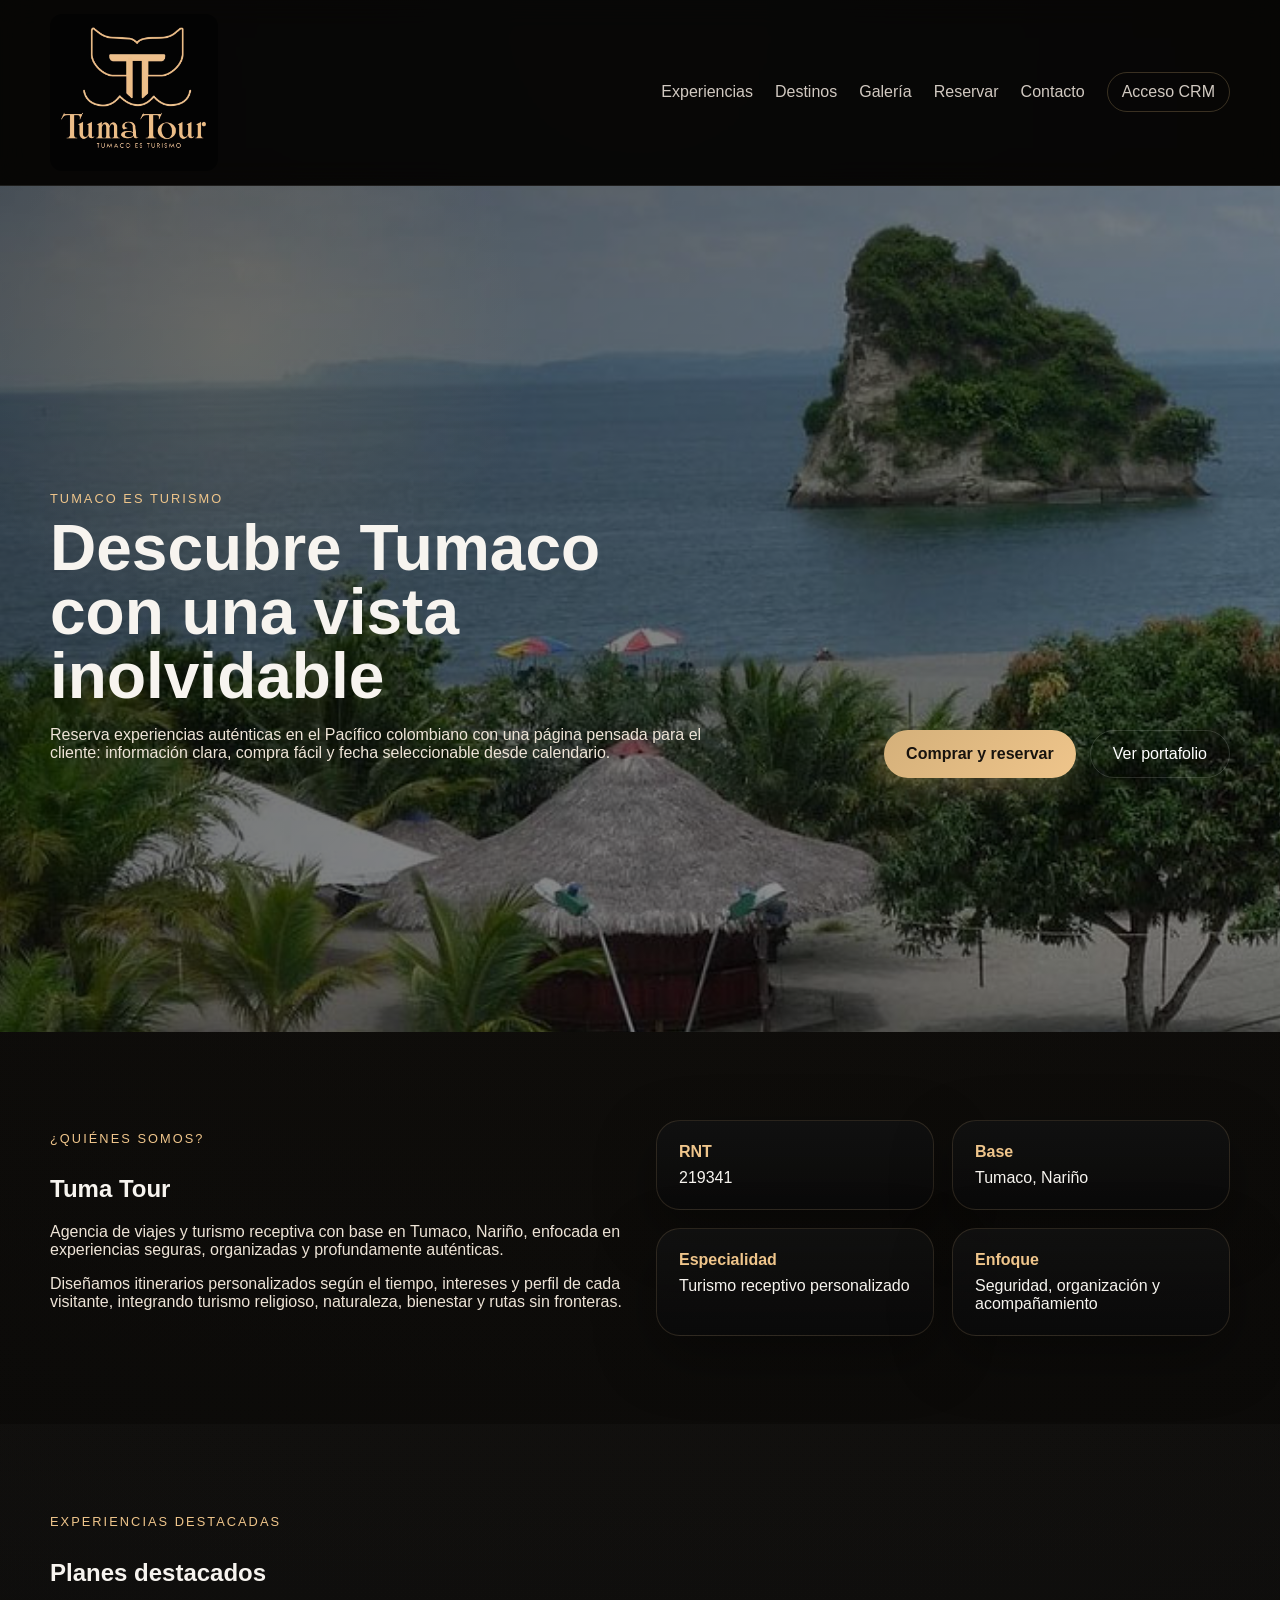
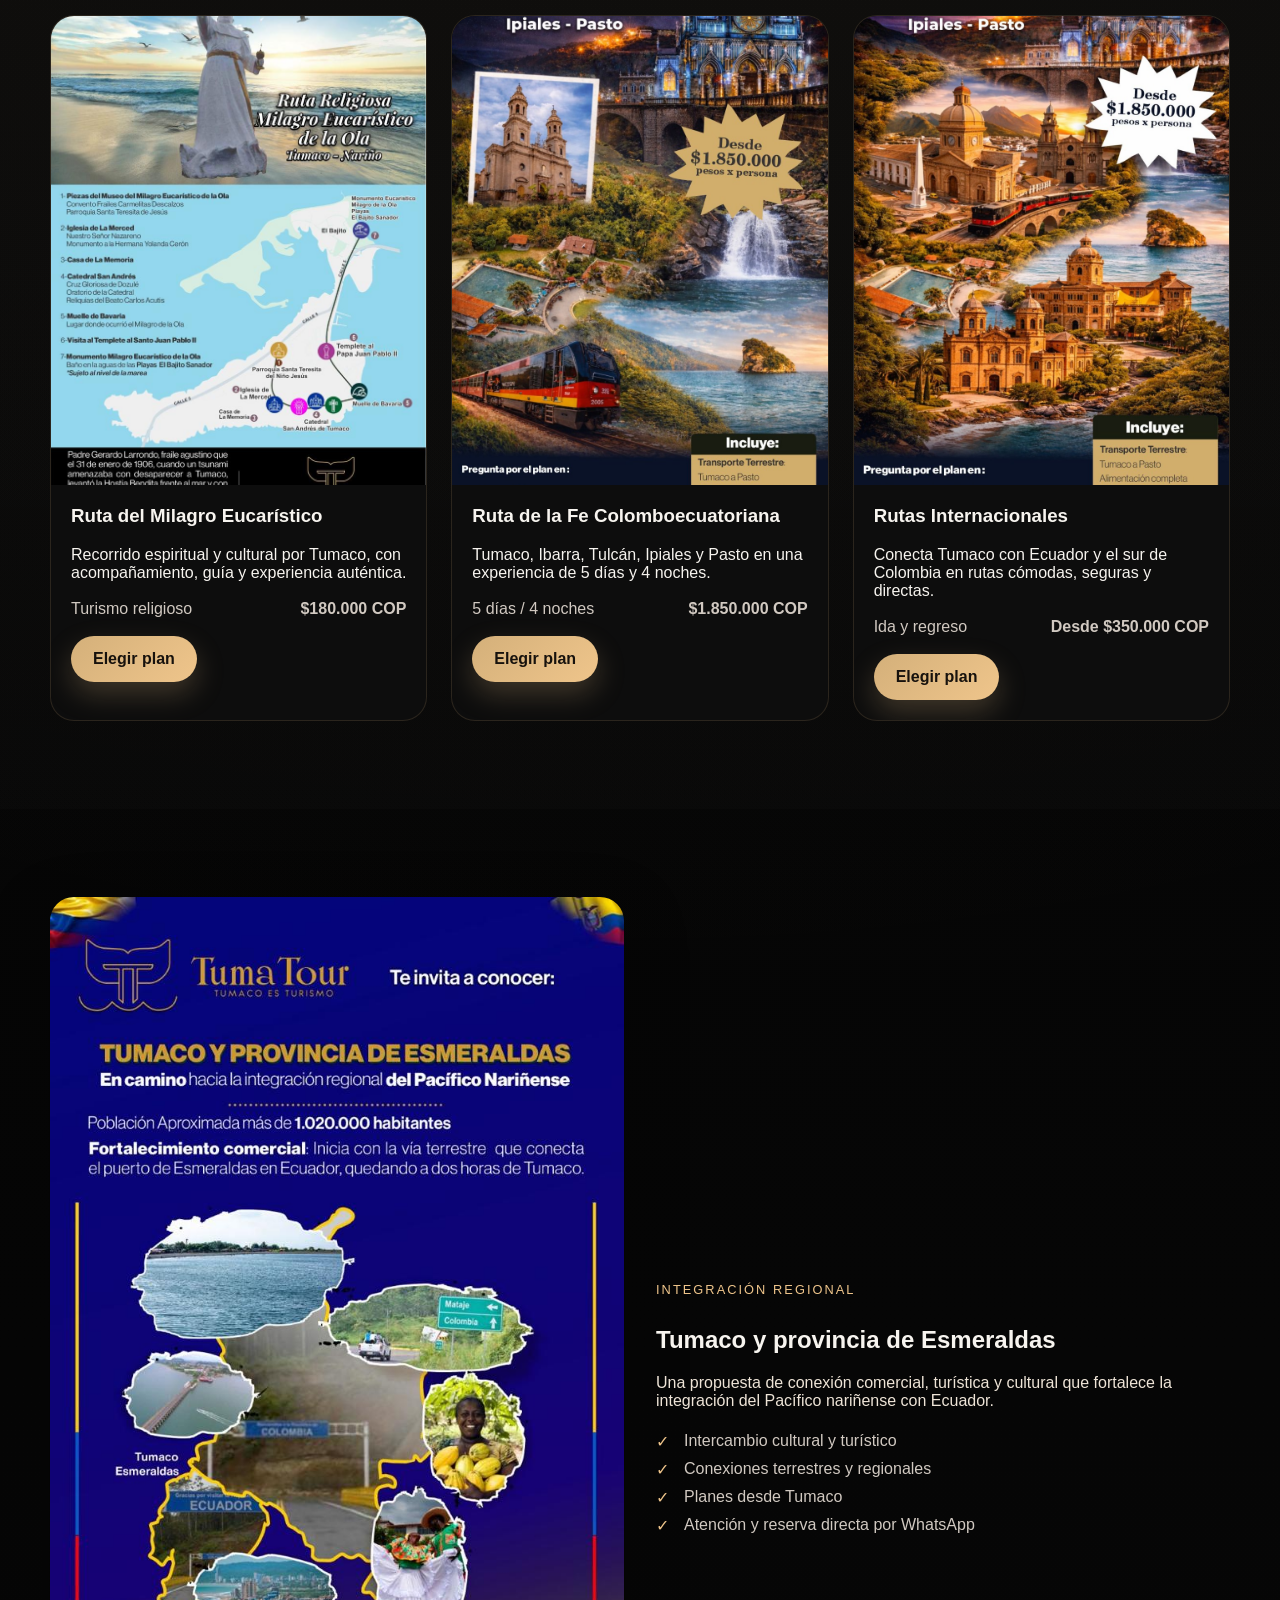
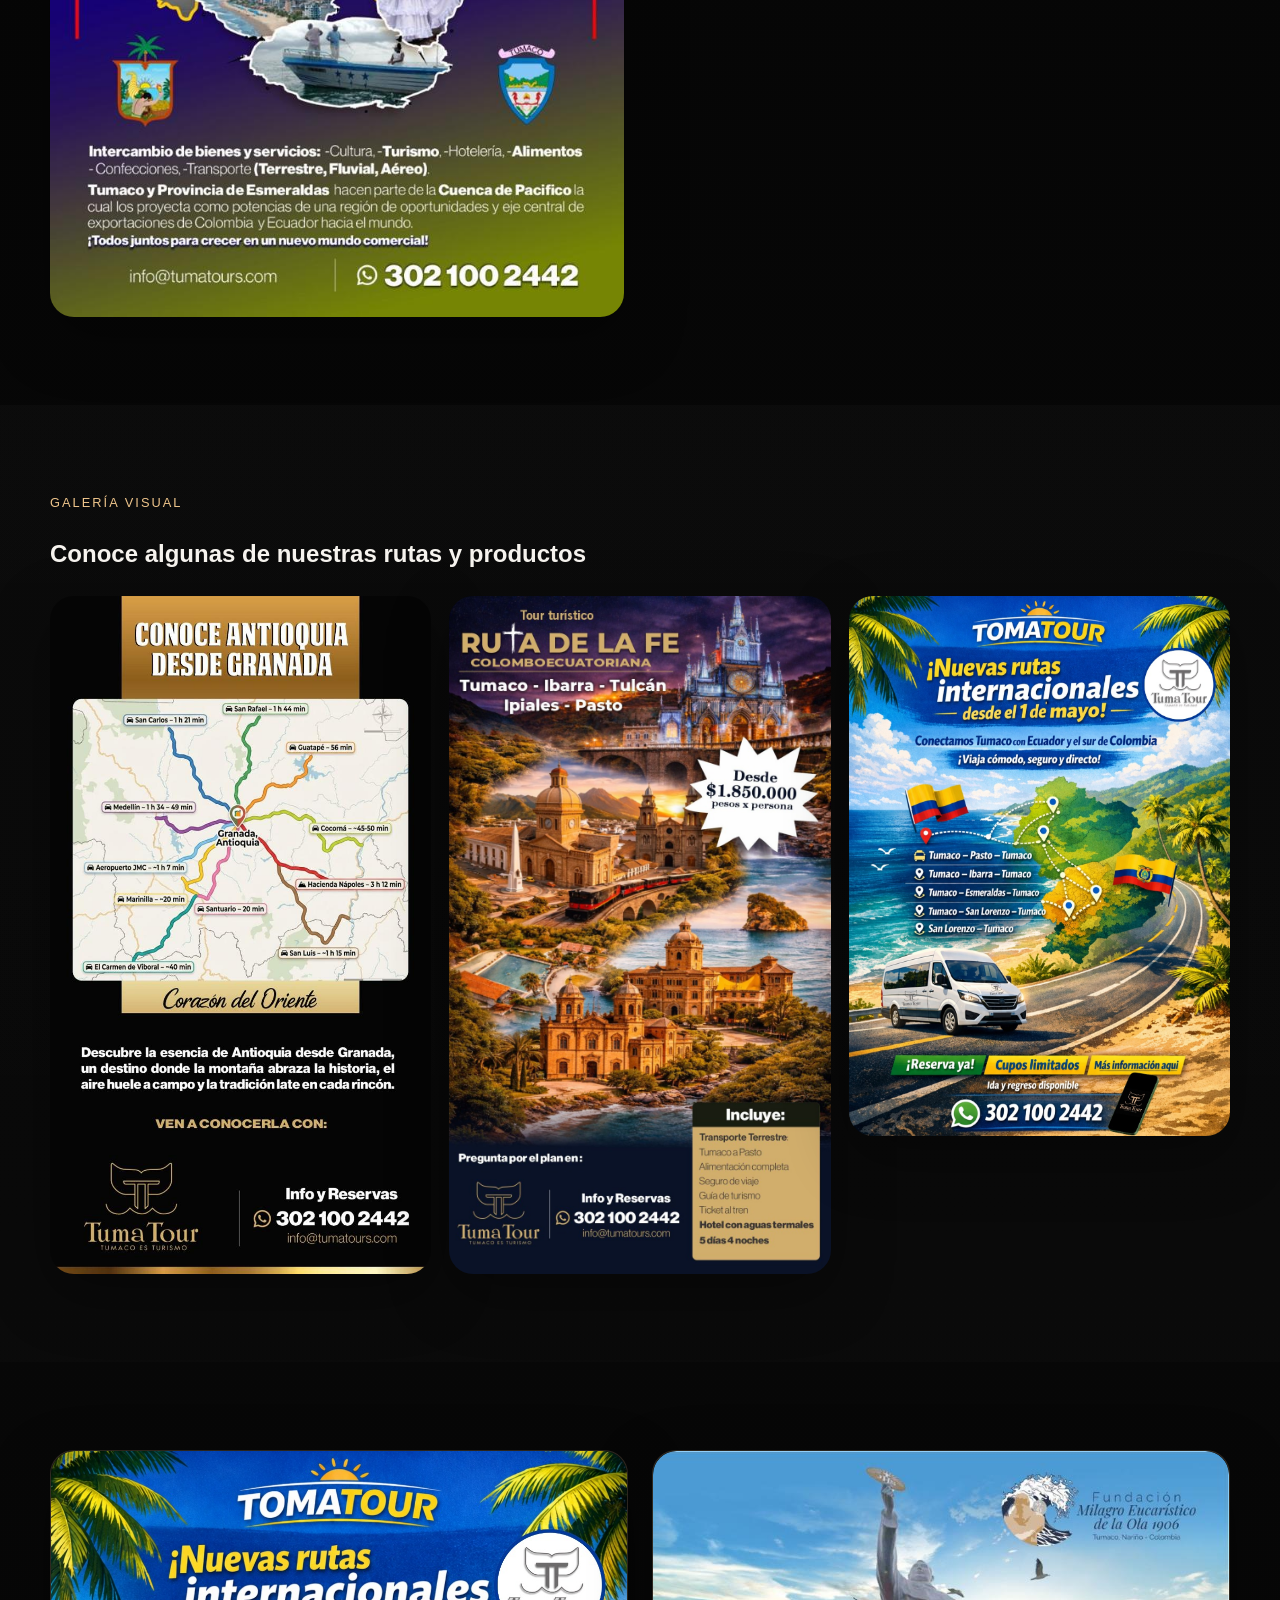
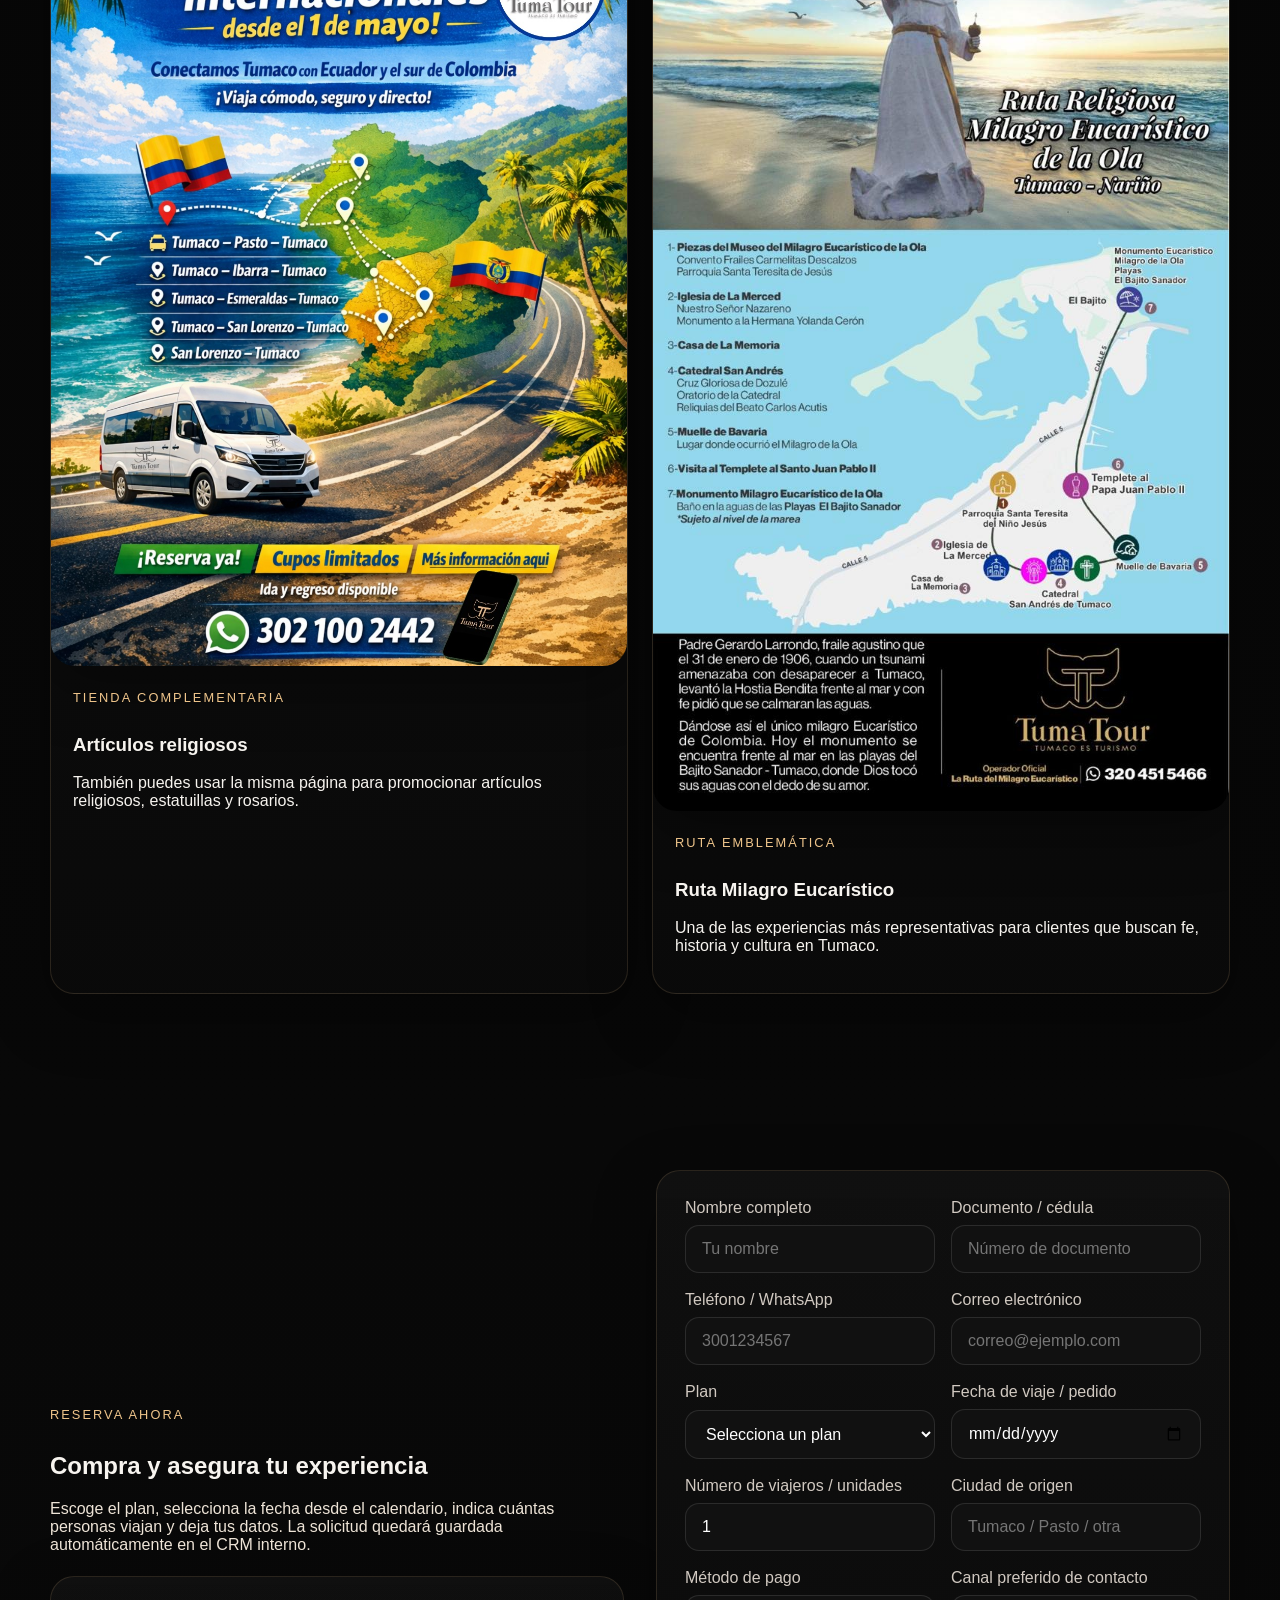
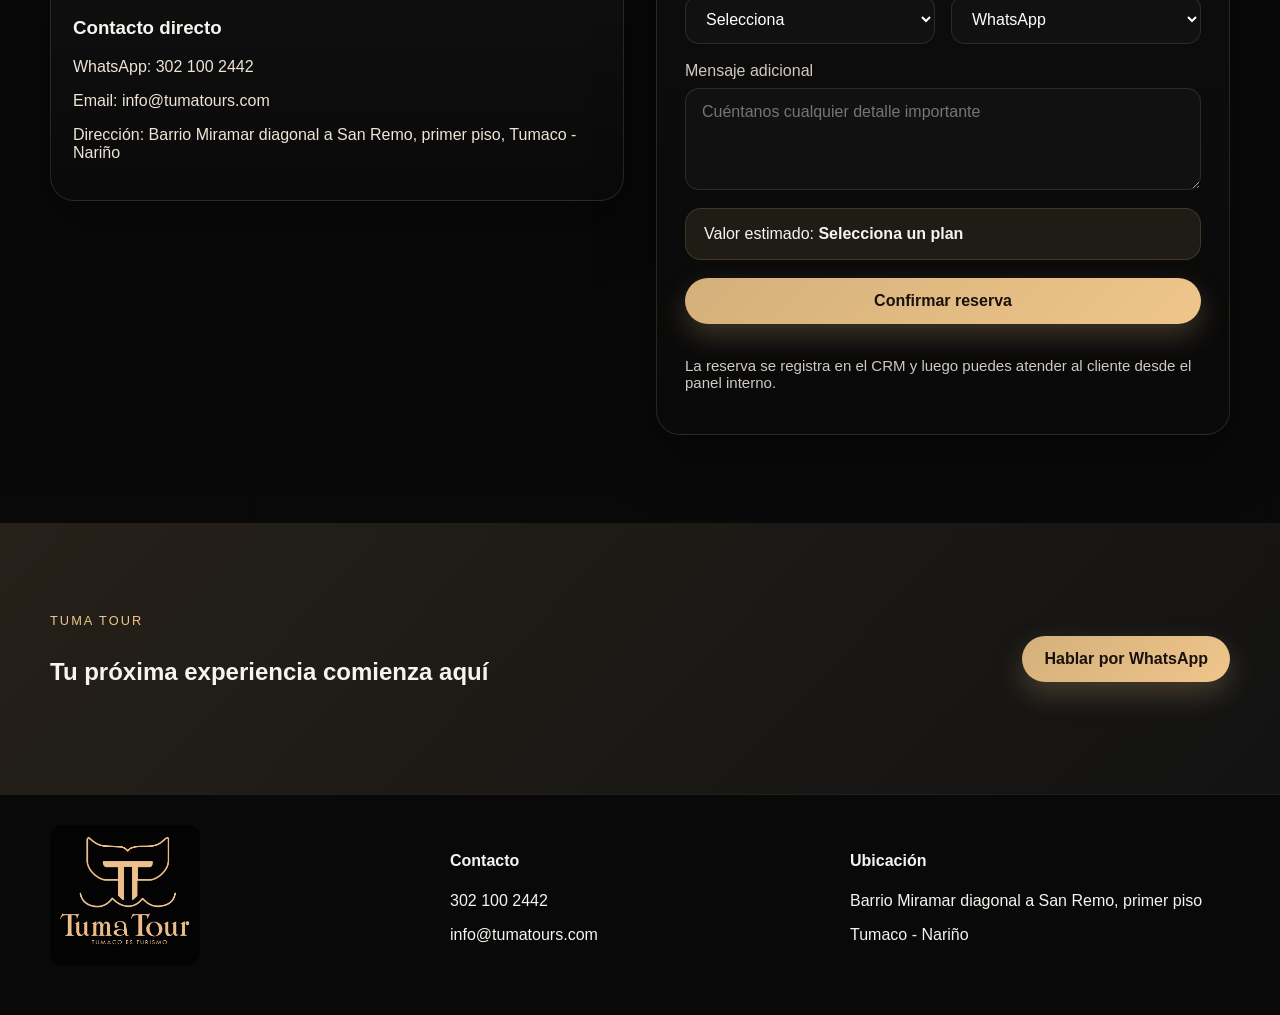
==== commit 4b468d31: "Add files via upload" ====
--- a/index.html
+++ b/index.html
@@ -35,35 +35,22 @@
 
   <main>
     <section class="hero" id="inicio">
-      <div class="hero-overlay"></div>
-      <div class="container hero-grid">
-        <div class="hero-copy reveal">
-          <span class="eyebrow">Tumaco es turismo</span>
-          <h1>Experiencias auténticas en el Pacífico colombiano</h1>
-          <p>
-            Conoce Tumaco, la Ruta del Milagro Eucarístico, rutas internacionales y experiencias
-            personalizadas con una página enfocada totalmente al cliente para informarse, comprar y reservar.
-          </p>
-          <div class="hero-actions">
-            <a class="btn btn-primary" href="#reserva">Comprar y reservar</a>
-            <a class="btn btn-secondary" href="portafolio_tuma_tour.pdf" target="_blank" rel="noopener">Ver portafolio</a>
-          </div>
-          <ul class="hero-badges">
-            <li>Turismo religioso</li>
-            <li>Naturaleza y bienestar</li>
-            <li>Rutas personalizadas</li>
-          </ul>
-        </div>
-        <div class="hero-card reveal delay-1">
-          <div class="price-box glow-card">
-            <p class="price-label">Reserva fácil</p>
-            <h3>Selecciona fecha, plan y cantidad</h3>
-            <p>El cliente elige la fecha con calendario y la reserva queda registrada automáticamente en el CRM interno.</p>
-            <a class="btn btn-primary w-full" href="#reserva">Ir al calendario</a>
-          </div>
-        </div>
-      </div>
-    </section>
+  <div class="hero-overlay"></div>
+  <div class="container hero-grid">
+    <div class="hero-copy reveal">
+      <span class="eyebrow">Tumaco es turismo</span>
+      <h1>Descubre Tumaco con una vista inolvidable</h1>
+      <p>
+        Reserva experiencias auténticas en el Pacífico colombiano con una página pensada para el cliente:
+        información clara, compra fácil y fecha seleccionable desde calendario.
+      </p>
+    </div>
+    <div class="hero-floating-actions reveal delay-1">
+      <a class="btn btn-primary" href="#reserva">Comprar y reservar</a>
+      <a class="btn btn-secondary" href="portafolio_tuma_tour.pdf" target="_blank" rel="noopener">Ver portafolio</a>
+    </div>
+  </div>
+</section>
 
     <section class="section about">
       <div class="container two-col">
@@ -92,7 +79,7 @@
       <div class="container">
         <div class="section-head reveal">
           <span class="section-tag">Experiencias destacadas</span>
-          <h2>Planes para conocer, creer, descansar y conectar</h2>
+          <h2>Planes destacados</h2>
         </div>
         <div class="cards-grid">
           <article class="tour-card reveal" data-tour="Ruta del Milagro Eucarístico">
@@ -143,7 +130,7 @@
           <ul class="check-list">
             <li>Intercambio cultural y turístico</li>
             <li>Conexiones terrestres y regionales</li>
-            <li>Experiencias personalizadas desde Tumaco</li>
+            <li>Planes desde Tumaco</li>
             <li>Atención y reserva directa por WhatsApp</li>
           </ul>
         </div>
--- a/styles.css
+++ b/styles.css
@@ -62,18 +62,22 @@
 }
 .hero::before {
   content: ""; position: absolute; inset: 0;
-  background: linear-gradient(135deg, rgba(0,0,0,.7), rgba(0,0,0,.4)), url('ruta_fe_collage.jpeg') center/cover no-repeat;
+  background: linear-gradient(135deg, rgba(0,0,0,.64), rgba(0,0,0,.34)), url('tumaco.jpg') center/cover no-repeat;
   transform: scale(1.05); animation: slowZoom 18s ease-in-out infinite alternate;
 }
 .hero-overlay { position: absolute; inset: 0; background: radial-gradient(circle at 18% 18%, rgba(212,176,122,.18), transparent 24%); }
 .hero-grid {
   position: relative; z-index: 1; display: grid; grid-template-columns: 1.15fr .85fr; gap: 30px; padding: 110px 0 60px;
 }
+.hero-floating-actions {
+  position: relative; z-index: 1; align-self: end; justify-self: end; display: flex; gap: 14px; flex-wrap: wrap; justify-content: flex-end;
+}
 .eyebrow, .section-tag {
   display: inline-block; color: var(--gold-strong); text-transform: uppercase; letter-spacing: .16em; font-size: .8rem; margin-bottom: 10px;
 }
 .hero-copy h1 { font-size: clamp(2.4rem, 5vw, 5rem); line-height: 1; margin: 0 0 18px; }
 .hero-copy p, .feature-copy p, .booking-copy p, .about p, .crm-hero p, .crm-login-box p { color: #eee4d7; }
+.hero-copy p { max-width: 680px; }
 .hero-actions, .crm-actions, .inline-actions { display: flex; gap: 14px; flex-wrap: wrap; margin: 24px 0; }
 .hero-badges {
   display: flex; gap: 12px; flex-wrap: wrap; list-style: none; padding: 0; margin: 20px 0 0;
@@ -157,11 +161,16 @@
   .menu-btn { display: block; }
   .hero-grid, .two-col, .split-gallery, .booking-wrap, .crm-grid, .crm-login-grid, .footer-grid, .spotlight-grid, .users-grid { grid-template-columns: 1fr; }
   .cards-grid, .field-grid, .stats { grid-template-columns: 1fr; }
+  .hero-floating-actions { justify-self: start; justify-content: flex-start; margin-top: -8px; }
   .cta-inner { flex-direction: column; align-items: flex-start; }
 }
 @media (max-width: 640px) {
   .brand-logo { width: 120px; }
   .hero { min-height: auto; }
   .section { padding: 68px 0; }
-  .hero-grid { padding: 90px 0 40px; }
+  .hero-grid { padding: 90px 0 22px; }
+  .hero-copy h1 { font-size: clamp(2rem, 10vw, 3rem); }
+  .hero-copy p { font-size: 1rem; }
+  .hero-floating-actions { margin-top: 8px; gap: 10px; }
+  .hero-floating-actions .btn { width: 100%; }
 }
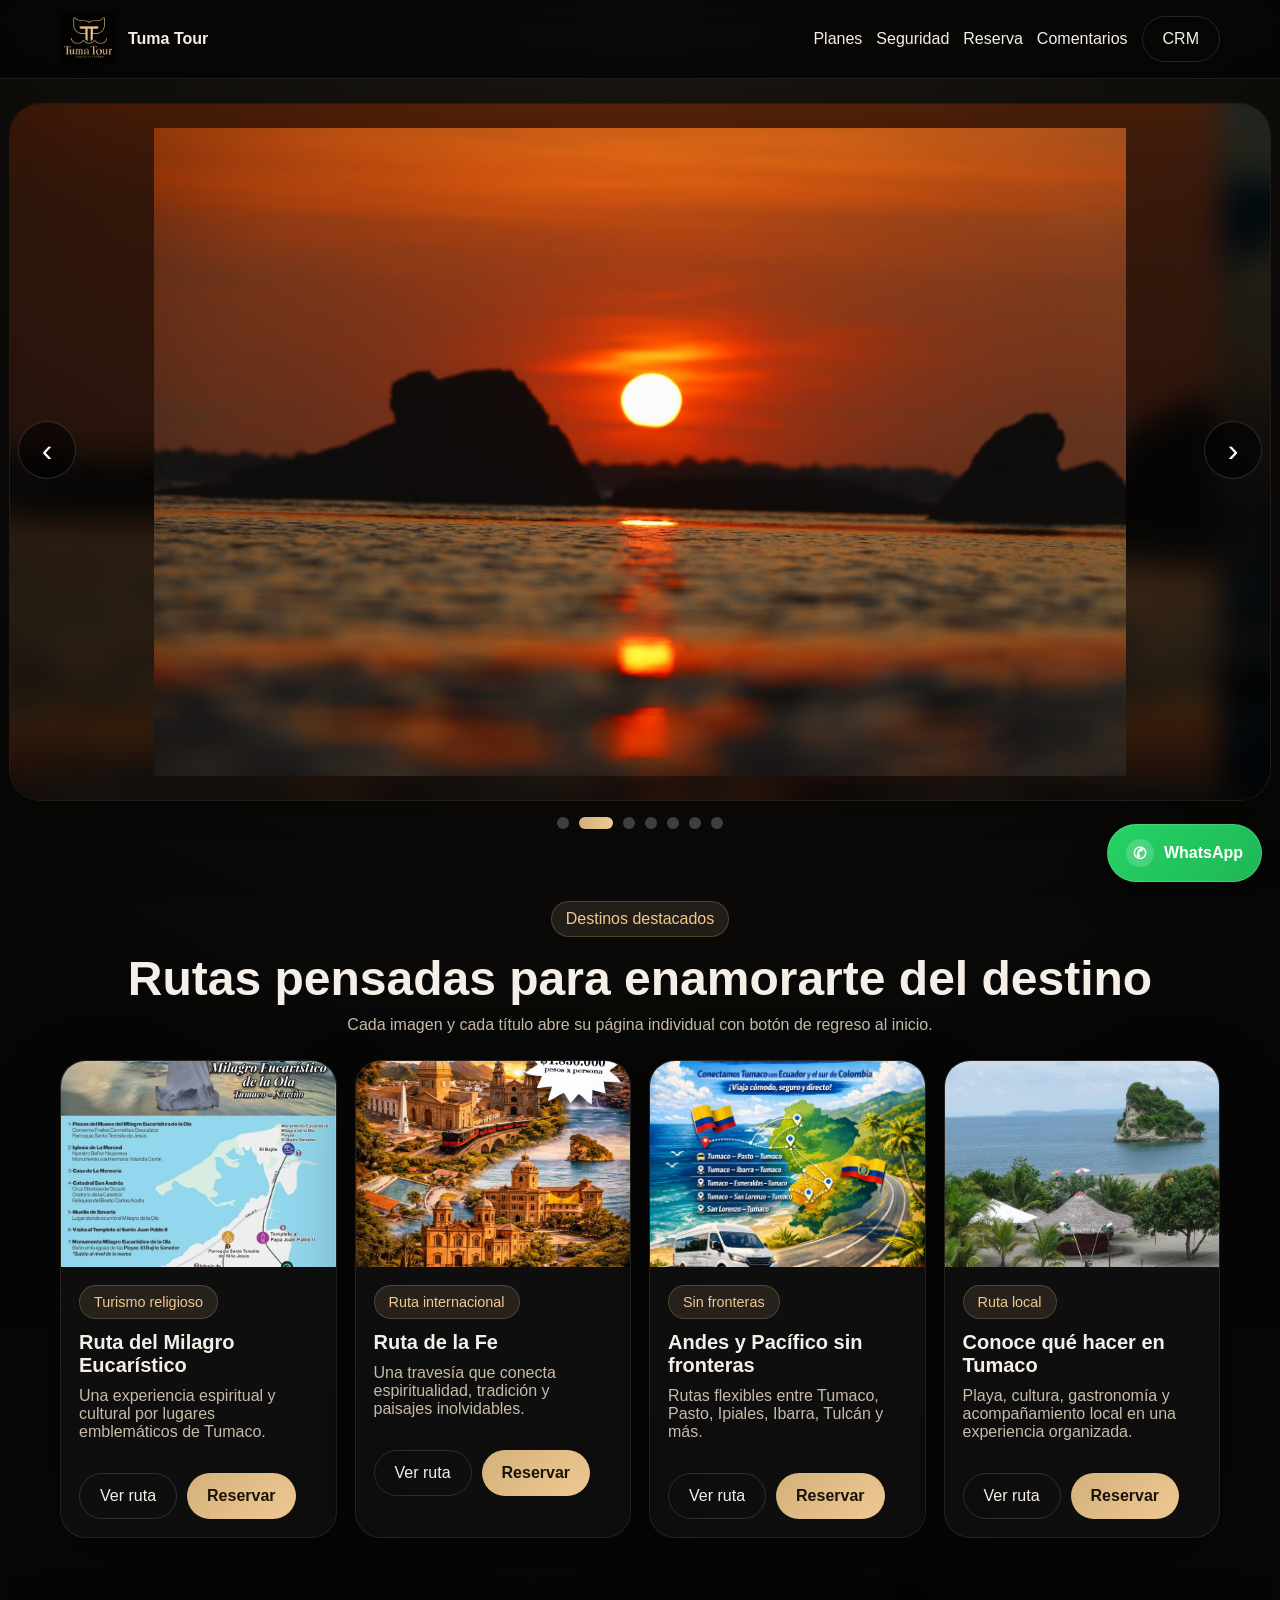
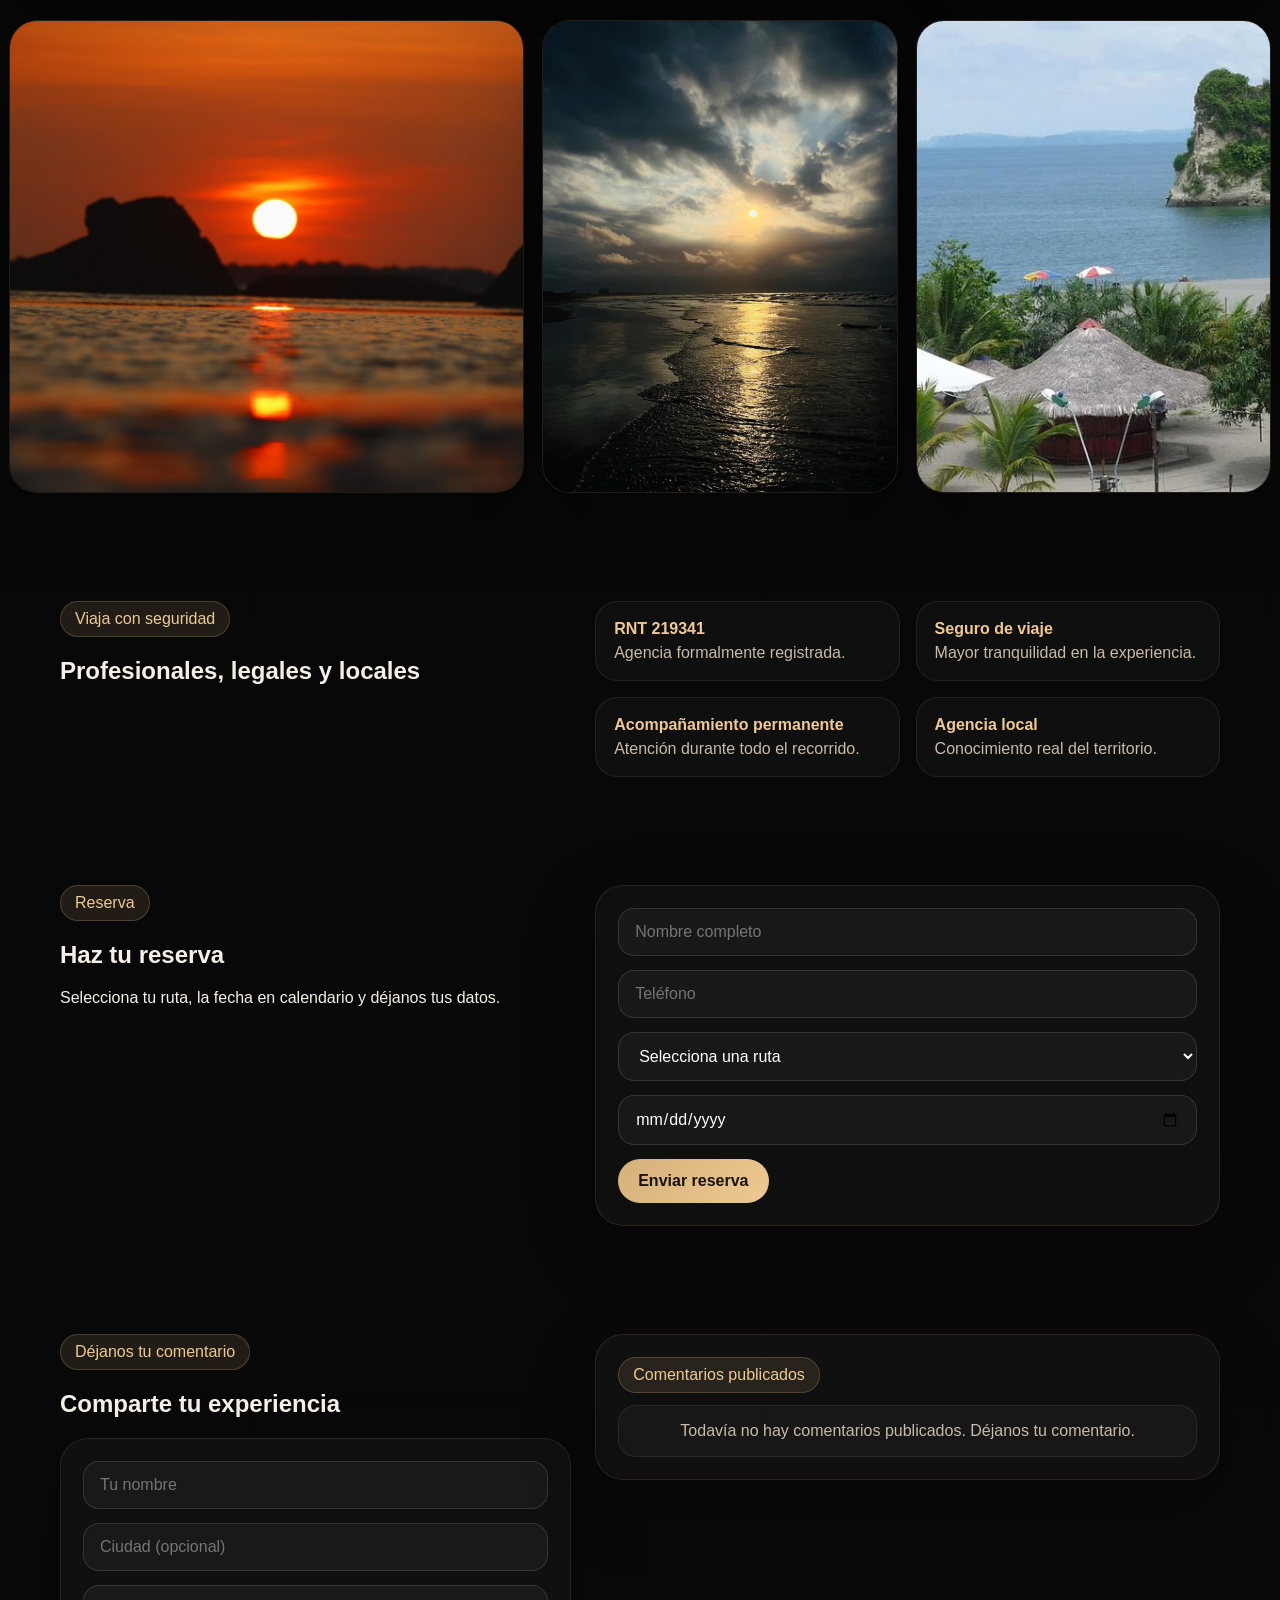
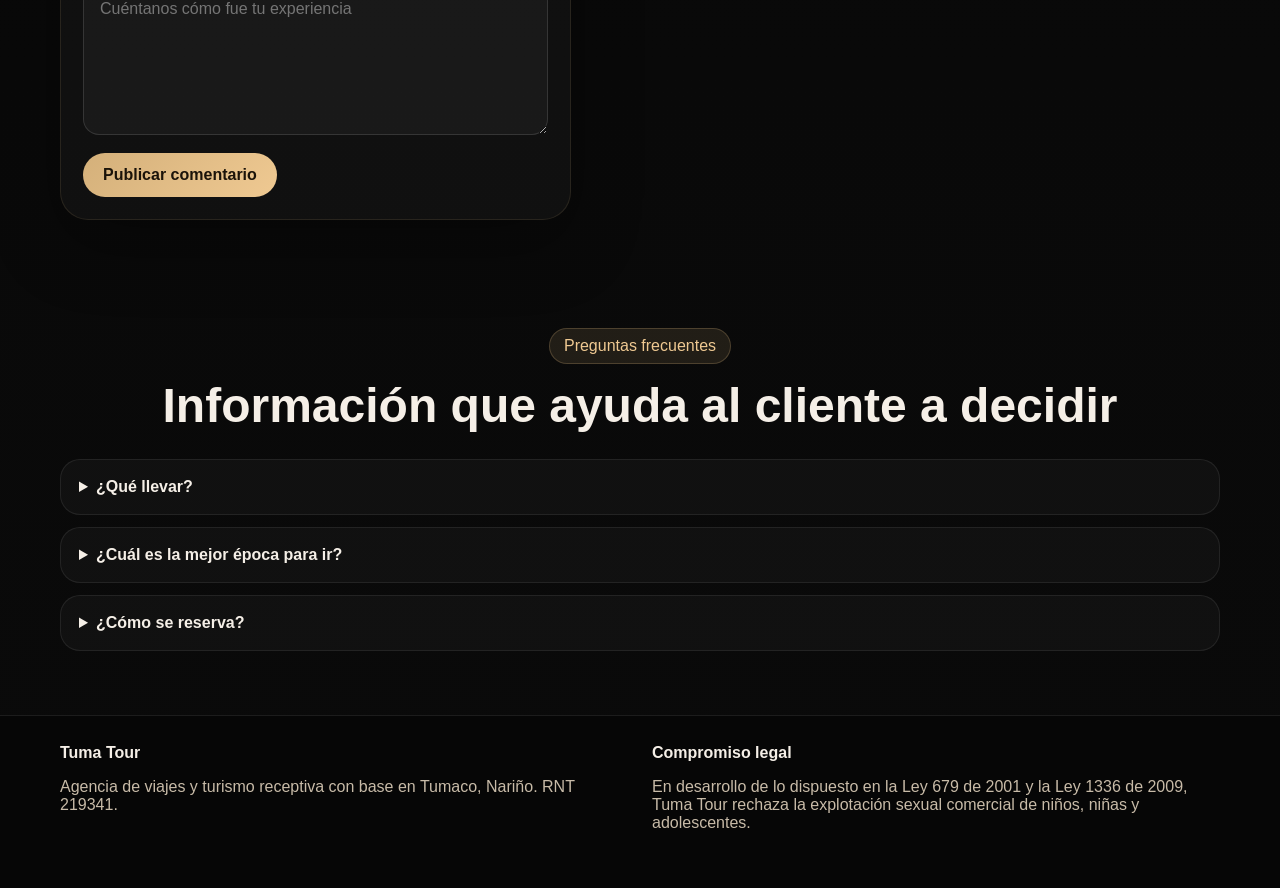
==== commit 85c95b03: "Add files via upload" ====
--- a/index.html
+++ b/index.html
@@ -1,308 +1,225 @@
+
 <!DOCTYPE html>
 <html lang="es">
 <head>
-  <meta charset="UTF-8" />
-  <meta name="viewport" content="width=device-width, initial-scale=1.0" />
-  <title>Tuma Tour | Turismo en Tumaco y rutas internacionales</title>
-  <meta name="description" content="Explora Tumaco con Tuma Tour. Reserva experiencias auténticas, turismo religioso, rutas internacionales y planes personalizados." />
-  <link rel="stylesheet" href="styles.css" />
+  <meta charset="UTF-8">
+  <meta name="viewport" content="width=device-width, initial-scale=1.0">
+  <title>Tuma Tour | Experiencias auténticas en Tumaco</title>
+  <meta name="description" content="Tuma Tour, agencia local de Tumaco. Rutas auténticas, turismo religioso, experiencias personalizadas y reservas fáciles.">
+  <link rel="stylesheet" href="styles.css">
 </head>
 <body>
-  <header class="site-header glass">
-    <div class="container nav-wrap">
-      <a href="#inicio" class="brand">
-        <img src="logo.jpeg" alt="Logo Tuma Tour" class="brand-logo" />
-      </a>
-      <nav class="nav">
-        <a href="#experiencias">Experiencias</a>
-        <a href="#destinos">Destinos</a>
-        <a href="#galeria">Galería</a>
-        <a href="#reserva">Reservar</a>
-        <a href="#contacto">Contacto</a>
-        <a href="crm.html" class="nav-admin">Acceso CRM</a>
-      </nav>
-      <button class="menu-btn" id="menuBtn" aria-label="Abrir menú">☰</button>
-    </div>
-    <div class="mobile-nav" id="mobileNav">
-      <a href="#experiencias">Experiencias</a>
-      <a href="#destinos">Destinos</a>
-      <a href="#galeria">Galería</a>
-      <a href="#reserva">Reservar</a>
-      <a href="#contacto">Contacto</a>
-      <a href="crm.html">Acceso CRM</a>
-    </div>
-  </header>
-
-  <main>
-    <section class="hero" id="inicio">
-  <div class="hero-overlay"></div>
-  <div class="container hero-grid">
-    <div class="hero-copy reveal">
-      <span class="eyebrow">Tumaco es turismo</span>
-      <h1>Descubre Tumaco con una vista inolvidable</h1>
-      <p>
-        Reserva experiencias auténticas en el Pacífico colombiano con una página pensada para el cliente:
-        información clara, compra fácil y fecha seleccionable desde calendario.
-      </p>
-    </div>
-    <div class="hero-floating-actions reveal delay-1">
-      <a class="btn btn-primary" href="#reserva">Comprar y reservar</a>
-      <a class="btn btn-secondary" href="portafolio_tuma_tour.pdf" target="_blank" rel="noopener">Ver portafolio</a>
-    </div>
+<header class="site-header">
+  <div class="container nav">
+    <a href="index.html" class="brand">
+      <img src="logo.jpeg" alt="Logo Tuma Tour" class="brand-logo">
+      <span>Tuma Tour</span>
+    </a>
+    <nav class="menu">
+      <a href="#planes">Planes</a>
+      <a href="#seguridad">Seguridad</a>
+      <a href="reservar.html">Reserva</a>
+      <a href="#testimonios-publicos">Comentarios</a>
+      <a href="crm.html" class="btn btn-outline">CRM</a>
+    </nav>
   </div>
-</section>
-
-    <section class="section about">
-      <div class="container two-col">
-        <div class="reveal">
-          <span class="section-tag">¿Quiénes somos?</span>
-          <h2>Tuma Tour</h2>
-          <p>
-            Agencia de viajes y turismo receptiva con base en Tumaco, Nariño, enfocada en experiencias seguras,
-            organizadas y profundamente auténticas.
-          </p>
-          <p>
-            Diseñamos itinerarios personalizados según el tiempo, intereses y perfil de cada visitante, integrando
-            turismo religioso, naturaleza, bienestar y rutas sin fronteras.
-          </p>
-        </div>
-        <div class="stats reveal delay-1">
-          <div class="stat-card glow-card"><strong>RNT</strong><span>219341</span></div>
-          <div class="stat-card glow-card"><strong>Base</strong><span>Tumaco, Nariño</span></div>
-          <div class="stat-card glow-card"><strong>Especialidad</strong><span>Turismo receptivo personalizado</span></div>
-          <div class="stat-card glow-card"><strong>Enfoque</strong><span>Seguridad, organización y acompañamiento</span></div>
-        </div>
-      </div>
-    </section>
-
-    <section class="section dark-section" id="experiencias">
-      <div class="container">
-        <div class="section-head reveal">
-          <span class="section-tag">Experiencias destacadas</span>
-          <h2>Planes destacados</h2>
-        </div>
-        <div class="cards-grid">
-          <article class="tour-card reveal" data-tour="Ruta del Milagro Eucarístico">
-            <img src="ruta_milagro.jpeg" alt="Ruta del Milagro Eucarístico" />
-            <div class="tour-body">
-              <h3>Ruta del Milagro Eucarístico</h3>
-              <p>Recorrido espiritual y cultural por Tumaco, con acompañamiento, guía y experiencia auténtica.</p>
-              <div class="tour-meta"><span>Turismo religioso</span><strong>$180.000 COP</strong></div>
-              <button class="btn btn-primary select-tour">Elegir plan</button>
-            </div>
-          </article>
-
-          <article class="tour-card reveal delay-1" data-tour="Ruta de la Fe Colomboecuatoriana">
-            <img src="rutas_internacionales.jpeg" alt="Ruta de la Fe" />
-            <div class="tour-body">
-              <h3>Ruta de la Fe Colomboecuatoriana</h3>
-              <p>Tumaco, Ibarra, Tulcán, Ipiales y Pasto en una experiencia de 5 días y 4 noches.</p>
-              <div class="tour-meta"><span>5 días / 4 noches</span><strong>$1.850.000 COP</strong></div>
-              <button class="btn btn-primary select-tour">Elegir plan</button>
-            </div>
-          </article>
-
-          <article class="tour-card reveal delay-2" data-tour="Rutas Internacionales">
-            <img src="ruta_fe_collage.jpeg" alt="Rutas internacionales" />
-            <div class="tour-body">
-              <h3>Rutas Internacionales</h3>
-              <p>Conecta Tumaco con Ecuador y el sur de Colombia en rutas cómodas, seguras y directas.</p>
-              <div class="tour-meta"><span>Ida y regreso</span><strong>Desde $350.000 COP</strong></div>
-              <button class="btn btn-primary select-tour">Elegir plan</button>
+</header>
+
+<main>
+  <section class="hero-shell">
+    <div class="container-wide hero-carousel">
+      <button class="carousel-btn prev" id="heroPrev" aria-label="Anterior">‹</button>
+      <div class="hero-stage">
+        <div class="hero-track" id="heroTrack">
+          <article class="hero-slide"><div class="hero-bg" style="background-image:url('carousel1.jpeg')"></div><div class="hero-image-wrap"><img src="carousel1.jpeg" alt="Paisaje de Tumaco 1" class="hero-main-image"></div></article>
+<article class="hero-slide"><div class="hero-bg" style="background-image:url('carousel2.jpeg')"></div><div class="hero-image-wrap"><img src="carousel2.jpeg" alt="Paisaje de Tumaco 2" class="hero-main-image"></div></article>
+<article class="hero-slide"><div class="hero-bg" style="background-image:url('carousel3.jpeg')"></div><div class="hero-image-wrap"><img src="carousel3.jpeg" alt="Paisaje de Tumaco 3" class="hero-main-image"></div></article>
+<article class="hero-slide"><div class="hero-bg" style="background-image:url('carousel4.jpeg')"></div><div class="hero-image-wrap"><img src="carousel4.jpeg" alt="Paisaje de Tumaco 4" class="hero-main-image"></div></article>
+<article class="hero-slide"><div class="hero-bg" style="background-image:url('carousel5.jpeg')"></div><div class="hero-image-wrap"><img src="carousel5.jpeg" alt="Paisaje de Tumaco 5" class="hero-main-image"></div></article>
+<article class="hero-slide"><div class="hero-bg" style="background-image:url('carousel6.jpeg')"></div><div class="hero-image-wrap"><img src="carousel6.jpeg" alt="Paisaje de Tumaco 6" class="hero-main-image"></div></article>
+          <article class="hero-slide final-slide">
+            <div class="hero-bg" style="background-image:url('tumaco.jpg')"></div>
+            <div class="hero-image-wrap">
+              <img src="tumaco.jpg" alt="Conoce Tumaco" class="hero-main-image">
+            </div>
+            <div class="final-overlay">
+              <span class="tag">Agencia local de Tumaco</span>
+              <h1>Conoce Tumaco con una experiencia auténtica y organizada</h1>
+              <p>Información clara, reserva fácil y acompañamiento permanente para vivir el Pacífico con seguridad.</p>
+              <div class="hero-actions">
+                <a href="#planes" class="btn btn-gold">Ver destinos</a>
+                <a href="#testimonios-publicos" class="btn btn-outline-light">Déjanos tu comentario</a>
+              </div>
             </div>
           </article>
         </div>
       </div>
-    </section>
-
-    <section class="section" id="destinos">
-      <div class="container split-gallery">
-        <div class="feature-panel reveal">
-          <img src="tumaco_esmeraldas.jpeg" alt="Tumaco y provincia de Esmeraldas" />
-        </div>
-        <div class="feature-copy reveal delay-1">
-          <span class="section-tag">Integración regional</span>
-          <h2>Tumaco y provincia de Esmeraldas</h2>
-          <p>
-            Una propuesta de conexión comercial, turística y cultural que fortalece la integración del Pacífico
-            nariñense con Ecuador.
-          </p>
-          <ul class="check-list">
-            <li>Intercambio cultural y turístico</li>
-            <li>Conexiones terrestres y regionales</li>
-            <li>Planes desde Tumaco</li>
-            <li>Atención y reserva directa por WhatsApp</li>
-          </ul>
-        </div>
-      </div>
-    </section>
-
-    <section class="section dark-section" id="galeria">
-      <div class="container">
-        <div class="section-head reveal">
-          <span class="section-tag">Galería visual</span>
-          <h2>Conoce algunas de nuestras rutas y productos</h2>
-        </div>
-        <div class="masonry">
-          <figure class="masonry-item reveal"><img src="conoce_antioquia.jpeg" alt="Conoce Antioquia desde Granada" /></figure>
-          <figure class="masonry-item reveal delay-1"><img src="ruta_fe_collage.jpeg" alt="Ruta de la Fe collage" /></figure>
-          <figure class="masonry-item reveal delay-2"><img src="articulos_religiosos.jpeg" alt="Artículos religiosos" /></figure>
-        </div>
-      </div>
-    </section>
-
-    <section class="section">
-      <div class="container spotlight-grid">
-        <article class="glow-card spotlight-card reveal">
-          <img src="articulos_religiosos.jpeg" alt="Artículos religiosos" />
-          <div class="spotlight-copy">
-            <span class="section-tag">Tienda complementaria</span>
-            <h3>Artículos religiosos</h3>
-            <p>También puedes usar la misma página para promocionar artículos religiosos, estatuillas y rosarios.</p>
-          </div>
-        </article>
-        <article class="glow-card spotlight-card reveal delay-1">
-          <img src="ruta_milagro.jpeg" alt="Milagro Eucarístico" />
-          <div class="spotlight-copy">
-            <span class="section-tag">Ruta emblemática</span>
-            <h3>Ruta Milagro Eucarístico</h3>
-            <p>Una de las experiencias más representativas para clientes que buscan fe, historia y cultura en Tumaco.</p>
-          </div>
-        </article>
-      </div>
-    </section>
-
-    <section class="section" id="reserva">
-      <div class="container booking-wrap">
-        <div class="booking-copy reveal">
-          <span class="section-tag">Reserva ahora</span>
-          <h2>Compra y asegura tu experiencia</h2>
-          <p>
-            Escoge el plan, selecciona la fecha desde el calendario, indica cuántas personas viajan y deja tus datos.
-            La solicitud quedará guardada automáticamente en el CRM interno.
-          </p>
-          <div class="contact-card glow-card" id="contacto">
-            <h3>Contacto directo</h3>
-            <p>WhatsApp: 302 100 2442</p>
-            <p>Email: info@tumatours.com</p>
-            <p>Dirección: Barrio Miramar diagonal a San Remo, primer piso, Tumaco - Nariño</p>
-          </div>
-        </div>
-
-        <div class="booking-form-card glow-card reveal delay-1">
-          <form id="bookingForm" class="booking-form">
-            <div class="field-grid">
-              <label>
-                Nombre completo
-                <input type="text" name="cliente" required placeholder="Tu nombre" />
-              </label>
-              <label>
-                Documento / cédula
-                <input type="text" name="documento" placeholder="Número de documento" />
-              </label>
-            </div>
-
-            <div class="field-grid">
-              <label>
-                Teléfono / WhatsApp
-                <input type="tel" name="telefono" required placeholder="3001234567" />
-              </label>
-              <label>
-                Correo electrónico
-                <input type="email" name="email" required placeholder="correo@ejemplo.com" />
-              </label>
-            </div>
-
-            <div class="field-grid">
-              <label>
-                Plan
-                <select name="tour" id="tourSelect" required>
-                  <option value="">Selecciona un plan</option>
-                  <option value="Ruta del Milagro Eucarístico">Ruta del Milagro Eucarístico</option>
-                  <option value="Ruta de la Fe Colomboecuatoriana">Ruta de la Fe Colomboecuatoriana</option>
-                  <option value="Rutas Internacionales">Rutas Internacionales</option>
-                  <option value="Artículos religiosos">Artículos religiosos</option>
-                </select>
-              </label>
-              <label>
-                Fecha de viaje / pedido
-                <input type="date" name="fecha" id="fechaInput" required />
-              </label>
-            </div>
-
-            <div class="field-grid">
-              <label>
-                Número de viajeros / unidades
-                <input type="number" name="personas" min="1" value="1" required />
-              </label>
-              <label>
-                Ciudad de origen
-                <input type="text" name="ciudad" placeholder="Tumaco / Pasto / otra" />
-              </label>
-            </div>
-
-            <div class="field-grid">
-              <label>
-                Método de pago
-                <select name="pago" required>
-                  <option value="">Selecciona</option>
-                  <option value="Bancolombia">Bancolombia</option>
-                  <option value="Nequi">Nequi</option>
-                  <option value="Transferencia">Transferencia</option>
-                  <option value="Por confirmar">Por confirmar</option>
-                </select>
-              </label>
-              <label>
-                Canal preferido de contacto
-                <select name="canal">
-                  <option value="WhatsApp">WhatsApp</option>
-                  <option value="Llamada">Llamada</option>
-                  <option value="Correo">Correo</option>
-                </select>
-              </label>
-            </div>
-
-            <label>
-              Mensaje adicional
-              <textarea name="mensaje" rows="4" placeholder="Cuéntanos cualquier detalle importante"></textarea>
-            </label>
-
-            <div class="price-preview" id="pricePreview">Valor estimado: <strong>Selecciona un plan</strong></div>
-            <button type="submit" class="btn btn-primary w-full">Confirmar reserva</button>
-            <p class="form-note">La reserva se registra en el CRM y luego puedes atender al cliente desde el panel interno.</p>
-          </form>
-        </div>
-      </div>
-    </section>
-
-    <section class="section cta-strip">
-      <div class="container cta-inner reveal">
-        <div>
-          <span class="section-tag">Tuma Tour</span>
-          <h2>Tu próxima experiencia comienza aquí</h2>
-        </div>
-        <a class="btn btn-primary" target="_blank" rel="noopener" href="https://wa.me/573021002442?text=Hola%2C%20quiero%20m%C3%A1s%20informaci%C3%B3n%20sobre%20los%20planes%20de%20Tuma%20Tour">Hablar por WhatsApp</a>
-      </div>
-    </section>
-  </main>
-
-  <footer class="site-footer">
-    <div class="container footer-grid">
-      <div><img src="logo.jpeg" alt="Logo Tuma Tour" class="footer-logo" /></div>
+      <button class="carousel-btn next" id="heroNext" aria-label="Siguiente">›</button>
+    </div>
+    <div class="dots" id="heroDots"></div>
+  </section>
+
+  <section class="section" id="planes">
+    <div class="container">
+      <div class="section-head">
+        <span class="tag">Destinos destacados</span>
+        <h2>Rutas pensadas para enamorarte del destino</h2>
+        <p>Cada imagen y cada título abre su página individual con botón de regreso al inicio.</p>
+      </div>
+      <div class="cards">
+        <article class="card">
+          <a href="route-milagro.html" class="card-image"><img src="ruta_milagro.jpeg" alt="Ruta del Milagro Eucarístico"></a>
+          <div class="card-body">
+            <span class="mini-tag">Turismo religioso</span>
+            <h3><a href="route-milagro.html">Ruta del Milagro Eucarístico</a></h3>
+            <p>Una experiencia espiritual y cultural por lugares emblemáticos de Tumaco.</p>
+            <div class="card-actions">
+              <a href="route-milagro.html" class="btn btn-outline">Ver ruta</a>
+              <a href="reservar.html" class="btn btn-gold" data-tour="Ruta del Milagro Eucarístico">Reservar</a>
+            </div>
+          </div>
+        </article>
+
+        <article class="card">
+          <a href="route-fe.html" class="card-image"><img src="ruta_fe_collage.jpeg" alt="Ruta de la Fe"></a>
+          <div class="card-body">
+            <span class="mini-tag">Ruta internacional</span>
+            <h3><a href="route-fe.html">Ruta de la Fe</a></h3>
+            <p>Una travesía que conecta espiritualidad, tradición y paisajes inolvidables.</p>
+            <div class="card-actions">
+              <a href="route-fe.html" class="btn btn-outline">Ver ruta</a>
+              <a href="reservar.html" class="btn btn-gold" data-tour="Ruta de la Fe">Reservar</a>
+            </div>
+          </div>
+        </article>
+
+        <article class="card">
+          <a href="route-internacionales.html" class="card-image"><img src="tumaco_esmeraldas.jpeg" alt="Andes y Pacífico sin fronteras"></a>
+          <div class="card-body">
+            <span class="mini-tag">Sin fronteras</span>
+            <h3><a href="route-internacionales.html">Andes y Pacífico sin fronteras</a></h3>
+            <p>Rutas flexibles entre Tumaco, Pasto, Ipiales, Ibarra, Tulcán y más.</p>
+            <div class="card-actions">
+              <a href="route-internacionales.html" class="btn btn-outline">Ver ruta</a>
+              <a href="reservar.html" class="btn btn-gold" data-tour="Andes y Pacífico sin fronteras">Reservar</a>
+            </div>
+          </div>
+        </article>
+
+        <article class="card">
+          <a href="route-tumaco.html" class="card-image"><img src="tumaco.jpg" alt="Conoce qué hacer en Tumaco"></a>
+          <div class="card-body">
+            <span class="mini-tag">Ruta local</span>
+            <h3><a href="route-tumaco.html">Conoce qué hacer en Tumaco</a></h3>
+            <p>Playa, cultura, gastronomía y acompañamiento local en una experiencia organizada.</p>
+            <div class="card-actions">
+              <a href="route-tumaco.html" class="btn btn-outline">Ver ruta</a>
+              <a href="reservar.html" class="btn btn-gold" data-tour="Conoce qué hacer en Tumaco">Reservar</a>
+            </div>
+          </div>
+        </article>
+      </div>
+    </div>
+  </section>
+
+  <section class="section wide-visual">
+    <div class="visual-grid">
+      <div class="visual-item"><img src="carousel2.jpeg" alt="Atardecer en Tumaco"></div>
+      <div class="visual-item"><img src="carousel4.jpeg" alt="Mar en Tumaco"></div>
+      <div class="visual-item"><img src="tumaco.jpg" alt="Paisaje principal de Tumaco"></div>
+    </div>
+  </section>
+
+  <section class="section" id="seguridad">
+    <div class="container trust-box">
       <div>
-        <h4>Contacto</h4>
-        <p>302 100 2442</p>
-        <p>info@tumatours.com</p>
-      </div>
+        <span class="tag">Viaja con seguridad</span>
+        <h2>Profesionales, legales y locales</h2>
+      </div>
+      <div class="trust-points">
+        <div class="trust-item"><strong>RNT 219341</strong><span>Agencia formalmente registrada.</span></div>
+        <div class="trust-item"><strong>Seguro de viaje</strong><span>Mayor tranquilidad en la experiencia.</span></div>
+        <div class="trust-item"><strong>Acompañamiento permanente</strong><span>Atención durante todo el recorrido.</span></div>
+        <div class="trust-item"><strong>Agencia local</strong><span>Conocimiento real del territorio.</span></div>
+      </div>
+    </div>
+  </section>
+
+  <section class="section" id="reserva-antiguo">
+    <div class="container reserve-box">
       <div>
-        <h4>Ubicación</h4>
-        <p>Barrio Miramar diagonal a San Remo, primer piso</p>
-        <p>Tumaco - Nariño</p>
-      </div>
-    </div>
-  </footer>
-
-  <div class="toast" id="toast"></div>
-  <script src="script.js"></script>
+        <span class="tag">Reserva</span>
+        <h2>Haz tu reserva</h2>
+        <p>Selecciona tu ruta, la fecha en calendario y déjanos tus datos.</p>
+      </div>
+      <form id="bookingForm" class="booking-form">
+        <input type="text" id="name" placeholder="Nombre completo" required>
+        <input type="tel" id="phone" placeholder="Teléfono" required>
+        <select id="tour" required>
+          <option value="">Selecciona una ruta</option>
+          <option>Ruta del Milagro Eucarístico</option>
+          <option>Ruta de la Fe</option>
+          <option>Andes y Pacífico sin fronteras</option>
+          <option>Conoce qué hacer en Tumaco</option>
+        </select>
+        <input type="date" id="date" required>
+        <button type="submit" class="btn btn-gold">Enviar reserva</button>
+      </form>
+    </div>
+  </section>
+
+  <section class="section" id="testimonios-publicos">
+    <div class="container two-cols">
+      <div>
+        <span class="tag">Déjanos tu comentario</span>
+        <h2>Comparte tu experiencia</h2>
+        <form id="publicTestimonialForm" class="testimonial-form">
+          <input type="text" id="testimonialName" placeholder="Tu nombre" required>
+          <input type="text" id="testimonialCity" placeholder="Ciudad (opcional)">
+          <textarea id="testimonialMessage" placeholder="Cuéntanos cómo fue tu experiencia" rows="5" required></textarea>
+          <button type="submit" class="btn btn-gold">Publicar comentario</button>
+        </form>
+      </div>
+      <div class="panel">
+        <span class="tag">Comentarios publicados</span>
+        <div id="publicTestimonialsList" class="testimonials-list"></div>
+      </div>
+    </div>
+  </section>
+
+  <section class="section" id="faq">
+    <div class="container">
+      <div class="section-head">
+        <span class="tag">Preguntas frecuentes</span>
+        <h2>Información que ayuda al cliente a decidir</h2>
+      </div>
+      <div class="faq">
+        <details><summary>¿Qué llevar?</summary><p>Ropa fresca, protector solar, gorra, hidratación y disposición para disfrutar.</p></details>
+        <details><summary>¿Cuál es la mejor época para ir?</summary><p>Tumaco se puede disfrutar en diferentes temporadas. La experiencia se ajusta según clima, marea y tipo de ruta.</p></details>
+        <details><summary>¿Cómo se reserva?</summary><p>Desde esta página puedes dejar tu reserva y luego continuamos la confirmación por atención directa.</p></details>
+      </div>
+    </div>
+  </section>
+</main>
+
+<footer class="site-footer">
+  <div class="container footer-grid">
+    <div>
+      <strong>Tuma Tour</strong>
+      <p>Agencia de viajes y turismo receptiva con base en Tumaco, Nariño. RNT 219341.</p>
+    </div>
+    <div>
+      <strong>Compromiso legal</strong>
+      <p>En desarrollo de lo dispuesto en la Ley 679 de 2001 y la Ley 1336 de 2009, Tuma Tour rechaza la explotación sexual comercial de niños, niñas y adolescentes.</p>
+    </div>
+  </div>
+</footer>
+
+<a class="whatsapp-float" href="https://wa.me/573021002442" target="_blank" rel="noopener" aria-label="Hablar por WhatsApp">
+  <span class="whatsapp-icon">✆</span>
+  <span class="whatsapp-label">WhatsApp</span>
+</a>
+
+<script src="script.js"></script>
 </body>
 </html>
--- a/styles.css
+++ b/styles.css
@@ -1,176 +1,233 @@
 
-:root {
-  --bg: #050505;
-  --bg-soft: #0c0c0c;
-  --bg-card: rgba(15, 15, 15, 0.92);
-  --gold: #d4b07a;
-  --gold-strong: #efc58b;
-  --text: #f7f4ef;
-  --muted: #d1c9c1;
-  --line: rgba(255,255,255,.09);
-  --danger: #7a2222;
-  --ok: #1a7a54;
-  --radius: 24px;
-  --shadow: 0 20px 60px rgba(0,0,0,.35);
-}
-* { box-sizing: border-box; }
-html { scroll-behavior: smooth; }
-body {
+:root{
+  --bg:#070707; --panel:#141414; --text:#f5efe7; --muted:#c8bba8;
+  --gold:#d4b07a; --gold2:#efc992; --line:rgba(255,255,255,.09);
+  --shadow:0 24px 70px rgba(0,0,0,.33);
+}
+*{box-sizing:border-box}
+html{scroll-behavior:smooth}
+body{margin:0;font-family:Arial,Helvetica,sans-serif;color:var(--text);background:
+  radial-gradient(circle at top, rgba(212,176,122,.10), transparent 28%),
+  linear-gradient(180deg,#050505 0%, #0a0a0a 100%)}
+a{text-decoration:none;color:inherit} img{display:block;max-width:100%} button,input,select,textarea{font:inherit}
+.container{width:min(1160px, calc(100% - 28px));margin:0 auto}
+.container-wide{width:min(1380px, calc(100% - 18px));margin:0 auto}
+.site-header{position:sticky;top:0;z-index:100;background:rgba(5,5,5,.76);backdrop-filter:blur(12px);border-bottom:1px solid var(--line)}
+.nav{min-height:78px;display:flex;align-items:center;justify-content:space-between;gap:18px}
+.brand{display:flex;align-items:center;gap:12px;font-weight:700}
+.brand-logo{width:56px;height:56px;object-fit:contain}
+.menu{display:flex;gap:14px;align-items:center;flex-wrap:wrap}
+.tag,.mini-tag{display:inline-flex;padding:8px 14px;border-radius:999px;background:rgba(212,176,122,.12);color:var(--gold2);border:1px solid rgba(212,176,122,.24)}
+.mini-tag{font-size:.9rem}
+.btn{display:inline-flex;align-items:center;justify-content:center;gap:8px;padding:13px 20px;border-radius:999px;cursor:pointer;transition:.25s ease}
+.btn:hover{transform:translateY(-2px)}
+.btn-gold{background:linear-gradient(135deg,var(--gold),var(--gold2));color:#1b1309;border:none;font-weight:700}
+.btn-outline{background:transparent;border:1px solid rgba(255,255,255,.13);color:var(--text)}
+.btn-outline-light{background:rgba(255,255,255,.08);border:1px solid rgba(255,255,255,.16);color:#fff}
+.btn-danger{background:#7f2222;color:#fff;border:1px solid rgba(255,255,255,.12)}
+.section{padding:54px 0}
+.section-head{text-align:center;margin-bottom:26px}.section-head h2{margin:14px 0 10px;font-size:clamp(1.8rem,4vw,3rem)}.section-head p{max-width:720px;margin:0 auto;color:var(--muted)}
+
+.hero-shell{padding:24px 0 18px}
+.hero-stage{border-radius:32px;overflow:hidden;border:1px solid rgba(212,176,122,.16);background:#000;box-shadow:var(--shadow)}
+.hero-track{display:flex;transition:transform .8s cubic-bezier(.22,.61,.36,1)}
+.hero-slide{min-width:100%;position:relative;min-height:clamp(420px,76vh,840px);background:#000}
+.hero-bg{position:absolute;inset:0;background-size:cover;background-position:center;filter:blur(14px) brightness(.42);transform:scale(1.08)}
+.hero-image-wrap{position:relative;z-index:2;width:100%;height:100%;display:flex;align-items:center;justify-content:center;padding:24px}
+.hero-main-image{width:100%;height:clamp(380px,72vh,780px);object-fit:contain;object-position:center}
+.hero-slide.final-slide:after{content:"";position:absolute;inset:0;background:linear-gradient(180deg,rgba(0,0,0,.12),rgba(0,0,0,.58));z-index:2}
+.final-overlay{position:absolute;left:42px;bottom:42px;z-index:3;max-width:min(620px, calc(100% - 84px));padding:24px 26px;border-radius:26px;background:linear-gradient(135deg,rgba(0,0,0,.75),rgba(0,0,0,.34));border:1px solid rgba(255,255,255,.10)}
+.final-overlay h1{margin:12px 0;font-size:clamp(2rem,5vw,4.2rem);line-height:1.02}.final-overlay p{margin:0;color:#efe7de;max-width:55ch}
+.hero-actions{display:flex;gap:12px;flex-wrap:wrap;margin-top:18px}
+.carousel-btn{position:absolute;top:50%;transform:translateY(-50%);z-index:4;width:58px;height:58px;border-radius:999px;border:1px solid rgba(255,255,255,.15);background:rgba(0,0,0,.55);color:#fff;font-size:2rem;display:grid;place-items:center;cursor:pointer}
+.carousel-btn.prev{left:18px}.carousel-btn.next{right:18px}
+.dots{display:flex;gap:10px;justify-content:center;flex-wrap:wrap;padding-top:16px}.dot{width:12px;height:12px;border-radius:999px;border:none;cursor:pointer;background:rgba(255,255,255,.22);transition:.25s ease}.dot.active{width:34px;background:linear-gradient(90deg,var(--gold),var(--gold2))}
+
+.cards{display:grid;grid-template-columns:repeat(4,1fr);gap:18px}
+.card{background:linear-gradient(180deg,rgba(255,255,255,.04),rgba(255,255,255,.03));border:1px solid rgba(212,176,122,.12);border-radius:26px;overflow:hidden;box-shadow:var(--shadow);transition:.28s ease}
+.card:hover{transform:translateY(-7px)} .card-image{display:block;aspect-ratio:4/3;background:#0a0a0a;overflow:hidden}
+.card-image img{width:100%;height:100%;object-fit:cover;transition:transform .7s ease}.card:hover .card-image img{transform:scale(1.06)}
+.card-body{padding:18px}.card-body h3{margin:12px 0 10px;font-size:1.25rem}.card-body p{margin:0 0 14px;color:var(--muted);min-height:72px}
+.card-actions{display:flex;gap:10px;flex-wrap:wrap}
+
+.wide-visual{padding-top:28px}
+.visual-grid{width:min(1440px, calc(100% - 18px));margin:0 auto;display:grid;grid-template-columns:1.45fr 1fr 1fr;gap:18px}
+.visual-item{background:#090909;border:1px solid rgba(212,176,122,.12);border-radius:28px;overflow:hidden;box-shadow:var(--shadow);min-height:340px}
+.visual-item img{width:100%;height:100%;object-fit:cover}
+
+.trust-box{display:grid;grid-template-columns:.9fr 1.1fr;gap:24px;align-items:start}
+.trust-points{display:grid;grid-template-columns:repeat(2,1fr);gap:16px}
+.trust-item{background:rgba(255,255,255,.03);border:1px solid rgba(255,255,255,.08);border-radius:22px;padding:18px}
+.trust-item strong{display:block;margin-bottom:6px;color:var(--gold2)} .trust-item span{color:var(--muted)}
+
+.reserve-box,.two-cols{display:grid;grid-template-columns:.9fr 1.1fr;gap:24px;align-items:start}
+.booking-form,.testimonial-form,.panel{background:rgba(255,255,255,.03);border:1px solid rgba(212,176,122,.12);border-radius:28px;padding:22px;box-shadow:var(--shadow)}
+.booking-form input,.booking-form select,.testimonial-form input,.testimonial-form textarea{width:100%;margin-bottom:14px;padding:14px 16px;border-radius:16px;border:1px solid rgba(255,255,255,.12);background:rgba(255,255,255,.04);color:#fff;outline:none}
+.testimonial-form textarea{resize:vertical;min-height:150px}
+.testimonials-list,.admin-list{display:grid;gap:14px;margin-top:12px}
+.testimonial-item,.admin-item{background:rgba(255,255,255,.03);border:1px solid rgba(255,255,255,.08);border-radius:20px;padding:16px}
+.testimonial-top{display:flex;align-items:center;gap:12px;margin-bottom:10px}
+.avatar{width:44px;height:44px;border-radius:999px;display:grid;place-items:center;background:linear-gradient(135deg,rgba(212,176,122,.28),rgba(212,176,122,.08));color:var(--gold2);font-weight:700;border:1px solid rgba(212,176,122,.22)}
+.muted{color:var(--muted)}
+.faq details{background:rgba(255,255,255,.03);border:1px solid rgba(255,255,255,.08);border-radius:20px;padding:18px;margin-top:12px}
+.faq summary{cursor:pointer;font-weight:700}.faq p{color:var(--muted)}
+.site-footer{border-top:1px solid var(--line);background:#060606;padding:28px 0 40px;margin-top:10px}
+.footer-grid{display:grid;grid-template-columns:1fr 1fr;gap:24px}.footer-grid p{color:var(--muted)}
+.route-main{padding-top:20px}.route-card{background:rgba(255,255,255,.03);border:1px solid rgba(212,176,122,.12);border-radius:28px;overflow:hidden;box-shadow:var(--shadow)}
+.route-cover{width:100%;max-height:560px;object-fit:cover}.route-body{padding:24px}.route-body h1{margin:12px 0 10px;font-size:clamp(2rem,4vw,3.3rem)}
+.route-list{padding-left:20px;color:var(--muted)} .route-list li{margin:8px 0}
+.crm-login-wrap{min-height:100vh;display:grid;place-items:center;padding:24px}.crm-login-card{width:min(460px,100%);background:rgba(255,255,255,.03);border:1px solid rgba(212,176,122,.12);border-radius:30px;padding:28px;box-shadow:var(--shadow);text-align:center}
+.hidden{display:none!important}.crm-grid{display:grid;grid-template-columns:1fr 1fr;gap:24px}.admin-item-top{display:flex;justify-content:space-between;gap:12px;align-items:flex-start}
+.empty-box{background:rgba(255,255,255,.03);border:1px solid rgba(255,255,255,.08);border-radius:18px;padding:16px;color:var(--muted);text-align:center}
+@media (max-width:1180px){.cards{grid-template-columns:repeat(2,1fr)}}
+@media (max-width:900px){.trust-box,.reserve-box,.two-cols,.footer-grid,.crm-grid{grid-template-columns:1fr}.visual-grid{grid-template-columns:1fr;gap:14px}.visual-item{min-height:250px}}
+@media (max-width:720px){.menu{display:none}.hero-image-wrap{padding:12px}.hero-main-image{height:62vh}.final-overlay{left:14px;right:14px;bottom:14px;max-width:none;padding:18px}.carousel-btn{width:46px;height:46px;font-size:1.6rem}.carousel-btn.prev{left:8px}.carousel-btn.next{right:8px}.cards{grid-template-columns:1fr}.card-body p{min-height:auto}}
+
+
+.whatsapp-float{
+  position: fixed;
+  right: 18px;
+  bottom: 18px;
+  z-index: 120;
+  display: inline-flex;
+  align-items: center;
+  gap: 10px;
+  padding: 14px 18px;
+  border-radius: 999px;
+  background: linear-gradient(135deg, #25D366, #1fb655);
+  color: #fff;
+  box-shadow: 0 18px 40px rgba(0,0,0,.28);
+  border: 1px solid rgba(255,255,255,.18);
+  font-weight: 700;
+}
+.whatsapp-float:hover{
+  transform: translateY(-2px) scale(1.02);
+}
+.whatsapp-icon{
+  width: 28px;
+  height: 28px;
+  border-radius: 999px;
+  display: grid;
+  place-items: center;
+  background: rgba(255,255,255,.18);
+  font-size: 1rem;
+}
+.whatsapp-label{
+  line-height: 1;
+}
+@media (max-width: 640px){
+  .whatsapp-float{
+    right: 12px;
+    bottom: 12px;
+    padding: 13px 16px;
+  }
+}
+
+
+/* Planes dentro de Conoce qué hacer en Tumaco */
+.tumaco-plans-section .section-head p{
+  max-width: 760px;
+}
+.tumaco-plans-grid{
+  display:grid;
+  grid-template-columns: repeat(3, 1fr);
+  gap: 18px;
+  margin-top: 22px;
+}
+.tumaco-plan-card{
+  background: linear-gradient(180deg, rgba(255,255,255,.04), rgba(255,255,255,.03));
+  border: 1px solid rgba(212,176,122,.12);
+  border-radius: 24px;
+  overflow:hidden;
+  box-shadow: var(--shadow);
+  transition: transform .25s ease, box-shadow .25s ease;
+}
+.tumaco-plan-card:hover{
+  transform: translateY(-6px);
+}
+.tumaco-plan-card img{
+  width:100%;
+  aspect-ratio: 4 / 5;
+  object-fit: cover;
+  background:#0b0b0b;
+}
+.tumaco-plan-card h3{
   margin: 0;
-  font-family: Inter, Arial, Helvetica, sans-serif;
-  color: var(--text);
-  background:
-    radial-gradient(circle at top, rgba(212,176,122,.08), transparent 35%),
-    linear-gradient(180deg, #040404 0%, #090909 100%);
-}
-img { max-width: 100%; display: block; }
-a { color: inherit; text-decoration: none; }
-button, input, select, textarea { font: inherit; }
-input, select, textarea {
-  width: 100%;
-  background: #111;
-  color: #fff;
-  border: 1px solid rgba(255,255,255,.11);
-  border-radius: 14px;
-  padding: 14px 16px;
-  outline: none;
-}
-input:focus, select:focus, textarea:focus {
-  border-color: rgba(212,176,122,.72);
-  box-shadow: 0 0 0 3px rgba(212,176,122,.15);
-}
-.container { width: min(1180px, calc(100% - 32px)); margin: 0 auto; }
-.glass {
-  backdrop-filter: blur(14px);
-  background: rgba(5,5,5,.74);
-  border-bottom: 1px solid var(--line);
-}
-.site-header { position: sticky; top: 0; z-index: 50; }
-.nav-wrap {
-  display: flex; align-items: center; justify-content: space-between; gap: 18px; padding: 14px 0;
-}
-.brand-logo { width: 168px; border-radius: 12px; }
-.nav { display: flex; gap: 22px; align-items: center; }
-.nav a { color: var(--muted); transition: .25s ease; }
-.nav a:hover, .mobile-nav a:hover { color: var(--gold-strong); }
-.nav-admin { padding: 10px 14px; border: 1px solid rgba(212,176,122,.25); border-radius: 999px; }
-.menu-btn { display: none; background: transparent; color: white; font-size: 28px; border: 0; }
-.mobile-nav { display: none; flex-direction: column; padding: 0 16px 16px; gap: 12px; }
-.mobile-nav.open { display: flex; }
-.hero {
-  position: relative; min-height: 94vh; display: grid; align-items: center; overflow: hidden;
-}
-.hero::before {
-  content: ""; position: absolute; inset: 0;
-  background: linear-gradient(135deg, rgba(0,0,0,.64), rgba(0,0,0,.34)), url('tumaco.jpg') center/cover no-repeat;
-  transform: scale(1.05); animation: slowZoom 18s ease-in-out infinite alternate;
-}
-.hero-overlay { position: absolute; inset: 0; background: radial-gradient(circle at 18% 18%, rgba(212,176,122,.18), transparent 24%); }
-.hero-grid {
-  position: relative; z-index: 1; display: grid; grid-template-columns: 1.15fr .85fr; gap: 30px; padding: 110px 0 60px;
-}
-.hero-floating-actions {
-  position: relative; z-index: 1; align-self: end; justify-self: end; display: flex; gap: 14px; flex-wrap: wrap; justify-content: flex-end;
-}
-.eyebrow, .section-tag {
-  display: inline-block; color: var(--gold-strong); text-transform: uppercase; letter-spacing: .16em; font-size: .8rem; margin-bottom: 10px;
-}
-.hero-copy h1 { font-size: clamp(2.4rem, 5vw, 5rem); line-height: 1; margin: 0 0 18px; }
-.hero-copy p, .feature-copy p, .booking-copy p, .about p, .crm-hero p, .crm-login-box p { color: #eee4d7; }
-.hero-copy p { max-width: 680px; }
-.hero-actions, .crm-actions, .inline-actions { display: flex; gap: 14px; flex-wrap: wrap; margin: 24px 0; }
-.hero-badges {
-  display: flex; gap: 12px; flex-wrap: wrap; list-style: none; padding: 0; margin: 20px 0 0;
-}
-.hero-badges li { padding: 10px 14px; border-radius: 999px; background: rgba(255,255,255,.08); border: 1px solid rgba(255,255,255,.08); }
-.glow-card {
-  background: linear-gradient(180deg, rgba(17,17,17,.88), rgba(10,10,10,.94));
-  border: 1px solid rgba(212,176,122,.16); border-radius: var(--radius); box-shadow: var(--shadow);
-}
-.price-box, .crm-panel, .crm-login-box { padding: 28px; }
-.price-label { color: var(--gold-strong); margin: 0 0 8px; }
-.btn {
-  display: inline-flex; align-items: center; justify-content: center; gap: 8px; padding: 14px 22px; border-radius: 999px; border: 0; cursor: pointer;
-  transition: transform .25s ease, box-shadow .25s ease, background .25s ease;
-}
-.btn:hover { transform: translateY(-2px); }
-.btn-primary { background: linear-gradient(135deg, var(--gold), var(--gold-strong)); color: #17120d; font-weight: 700; box-shadow: 0 12px 28px rgba(212,176,122,.25); }
-.btn-secondary { background: transparent; color: white; border: 1px solid rgba(255,255,255,.14); }
-.btn-danger { background: var(--danger); color: white; }
-.btn-ok { background: var(--ok); color: white; }
-.w-full { width: 100%; }
-.section { padding: 88px 0; }
-.dark-section { background: linear-gradient(180deg, rgba(255,255,255,.02), rgba(255,255,255,.01)); }
-.two-col, .split-gallery, .booking-wrap, .crm-grid, .crm-login-grid { display: grid; grid-template-columns: 1fr 1fr; gap: 32px; align-items: center; }
-.stats { display: grid; grid-template-columns: 1fr 1fr; gap: 18px; }
-.stat-card, .summary-card { padding: 22px; }
-.stat-card strong, .summary-card span { display:block; color: var(--gold-strong); margin-bottom: 8px; }
-.cards-grid { display: grid; grid-template-columns: repeat(3, 1fr); gap: 24px; }
-.tour-card { overflow: hidden; background: #0d0d0d; border-radius: 24px; border: 1px solid rgba(212,176,122,.15); transition: transform .3s ease, box-shadow .3s ease; }
-.tour-card:hover { transform: translateY(-8px); box-shadow: var(--shadow); }
-.tour-card img { aspect-ratio: 4/5; object-fit: cover; width: 100%; }
-.tour-body { padding: 20px; }
-.tour-body h3 { margin-top: 0; }
-.tour-meta { display: flex; align-items: center; justify-content: space-between; gap: 12px; flex-wrap: wrap; margin: 18px 0; color: var(--muted); }
-.feature-panel img, .masonry-item img, .spotlight-card img { border-radius: 24px; box-shadow: var(--shadow); }
-.check-list { list-style: none; padding: 0; margin: 22px 0 0; display: grid; gap: 10px; }
-.check-list li { position: relative; padding-left: 28px; color: var(--muted); }
-.check-list li::before { content: "✓"; position: absolute; left: 0; color: var(--gold-strong); }
-.masonry { columns: 3 260px; column-gap: 18px; }
-.masonry-item { margin: 0 0 18px; break-inside: avoid; }
-.spotlight-grid { display: grid; grid-template-columns: 1fr 1fr; gap: 24px; }
-.spotlight-card { overflow: hidden; }
-.spotlight-copy { padding: 22px; }
-.booking-form-card { padding: 28px; }
-.booking-form { display: grid; gap: 18px; }
-.field-grid { display: grid; grid-template-columns: 1fr 1fr; gap: 16px; }
-label { display: grid; gap: 8px; color: var(--muted); }
-.price-preview, .auth-box, .info-box { padding: 16px 18px; border-radius: 16px; background: rgba(212,176,122,.1); border: 1px solid rgba(212,176,122,.18); }
-.form-note, .muted, .small { color: var(--muted); font-size: .94rem; }
-.contact-card { padding: 22px; margin-top: 22px; }
-.cta-strip { background: linear-gradient(135deg, rgba(212,176,122,.14), rgba(255,255,255,.04)); }
-.cta-inner { display: flex; align-items: center; justify-content: space-between; gap: 20px; }
-.site-footer { border-top: 1px solid var(--line); padding: 30px 0 50px; }
-.footer-grid { display: grid; grid-template-columns: 1fr 1fr 1fr; gap: 20px; align-items: center; }
-.footer-logo { width: 150px; border-radius: 12px; }
-.toast {
-  position: fixed; right: 18px; bottom: 18px; background: #111; color: white; padding: 14px 18px; border-radius: 16px;
-  border: 1px solid rgba(212,176,122,.22); box-shadow: var(--shadow); opacity: 0; transform: translateY(20px); pointer-events: none; transition: .3s ease; z-index: 60;
-}
-.toast.show { opacity: 1; transform: translateY(0); }
-.hide { display: none !important; }
-.crm-main { padding-bottom: 70px; }
-.stack-form { display: grid; gap: 14px; }
-.summary-grid { display: grid; gap: 14px; margin-top: 18px; }
-.table-wrap { overflow: auto; padding: 16px; }
-table { width: 100%; border-collapse: collapse; }
-th, td { text-align: left; padding: 14px 12px; border-bottom: 1px solid rgba(255,255,255,.08); vertical-align: top; }
-th { color: var(--gold-strong); }
-.empty-state { padding: 18px 12px; color: var(--muted); }
-.users-grid { display: grid; grid-template-columns: 1fr 1fr; gap: 24px; }
-.user-chip { display: inline-flex; align-items: center; gap: 8px; padding: 8px 12px; border-radius: 999px; background: rgba(255,255,255,.06); }
-.status-pill { display: inline-block; padding: 6px 10px; border-radius: 999px; background: rgba(212,176,122,.1); border: 1px solid rgba(212,176,122,.18); font-size: .82rem; }
-.section-head { margin-bottom: 28px; }
-.reveal { opacity: 0; transform: translateY(30px); transition: opacity .7s ease, transform .7s ease; }
-.reveal.visible { opacity: 1; transform: translateY(0); }
-.delay-1 { transition-delay: .12s; }
-.delay-2 { transition-delay: .24s; }
-@keyframes slowZoom { from { transform: scale(1.03); } to { transform: scale(1.12); } }
-@media (max-width: 980px) {
-  .nav { display: none; }
-  .menu-btn { display: block; }
-  .hero-grid, .two-col, .split-gallery, .booking-wrap, .crm-grid, .crm-login-grid, .footer-grid, .spotlight-grid, .users-grid { grid-template-columns: 1fr; }
-  .cards-grid, .field-grid, .stats { grid-template-columns: 1fr; }
-  .hero-floating-actions { justify-self: start; justify-content: flex-start; margin-top: -8px; }
-  .cta-inner { flex-direction: column; align-items: flex-start; }
-}
-@media (max-width: 640px) {
-  .brand-logo { width: 120px; }
-  .hero { min-height: auto; }
-  .section { padding: 68px 0; }
-  .hero-grid { padding: 90px 0 22px; }
-  .hero-copy h1 { font-size: clamp(2rem, 10vw, 3rem); }
-  .hero-copy p { font-size: 1rem; }
-  .hero-floating-actions { margin-top: 8px; gap: 10px; }
-  .hero-floating-actions .btn { width: 100%; }
-}
+  padding: 16px 16px 18px;
+  font-size: 1.08rem;
+}
+.route-bottom-actions{
+  margin-top: 28px;
+  display:flex;
+  gap: 12px;
+  flex-wrap: wrap;
+  justify-content: center;
+}
+@media (max-width: 980px){
+  .tumaco-plans-grid{
+    grid-template-columns: repeat(2, 1fr);
+  }
+}
+@media (max-width: 640px){
+  .tumaco-plans-grid{
+    grid-template-columns: 1fr;
+  }
+}
+
+
+.tumaco-plan-clickable{
+  overflow: hidden;
+}
+.tumaco-plan-link{
+  display:block;
+  height:100%;
+}
+.tumaco-plan-info{
+  padding: 16px 16px 18px;
+}
+.tumaco-plan-info h3{
+  margin:0 0 10px;
+  font-size: 1.06rem;
+}
+.plan-reserve-pill{
+  display:inline-flex;
+  padding:8px 12px;
+  border-radius:999px;
+  background: rgba(212,176,122,.14);
+  color: var(--gold2);
+  border:1px solid rgba(212,176,122,.22);
+  font-size:.9rem;
+}
+.tumaco-plan-card:hover .plan-reserve-pill{
+  background: linear-gradient(135deg,var(--gold),var(--gold2));
+  color:#1b1309;
+}
+
+
+.reserve-page-main{
+  min-height: calc(100vh - 90px);
+  display: flex;
+  align-items: center;
+}
+.reserve-page-layout{
+  display:grid;
+  grid-template-columns: .95fr 1.05fr;
+  gap: 24px;
+  align-items: start;
+}
+.reserve-page-copy h1{
+  margin: 14px 0 12px;
+  font-size: clamp(2rem, 4vw, 3.6rem);
+}
+.reserve-page-copy p{
+  color: var(--muted);
+  max-width: 58ch;
+}
+.reserve-page-form{
+  margin-top: 12px;
+}
+@media (max-width: 900px){
+  .reserve-page-layout{
+    grid-template-columns: 1fr;
+  }
+}
